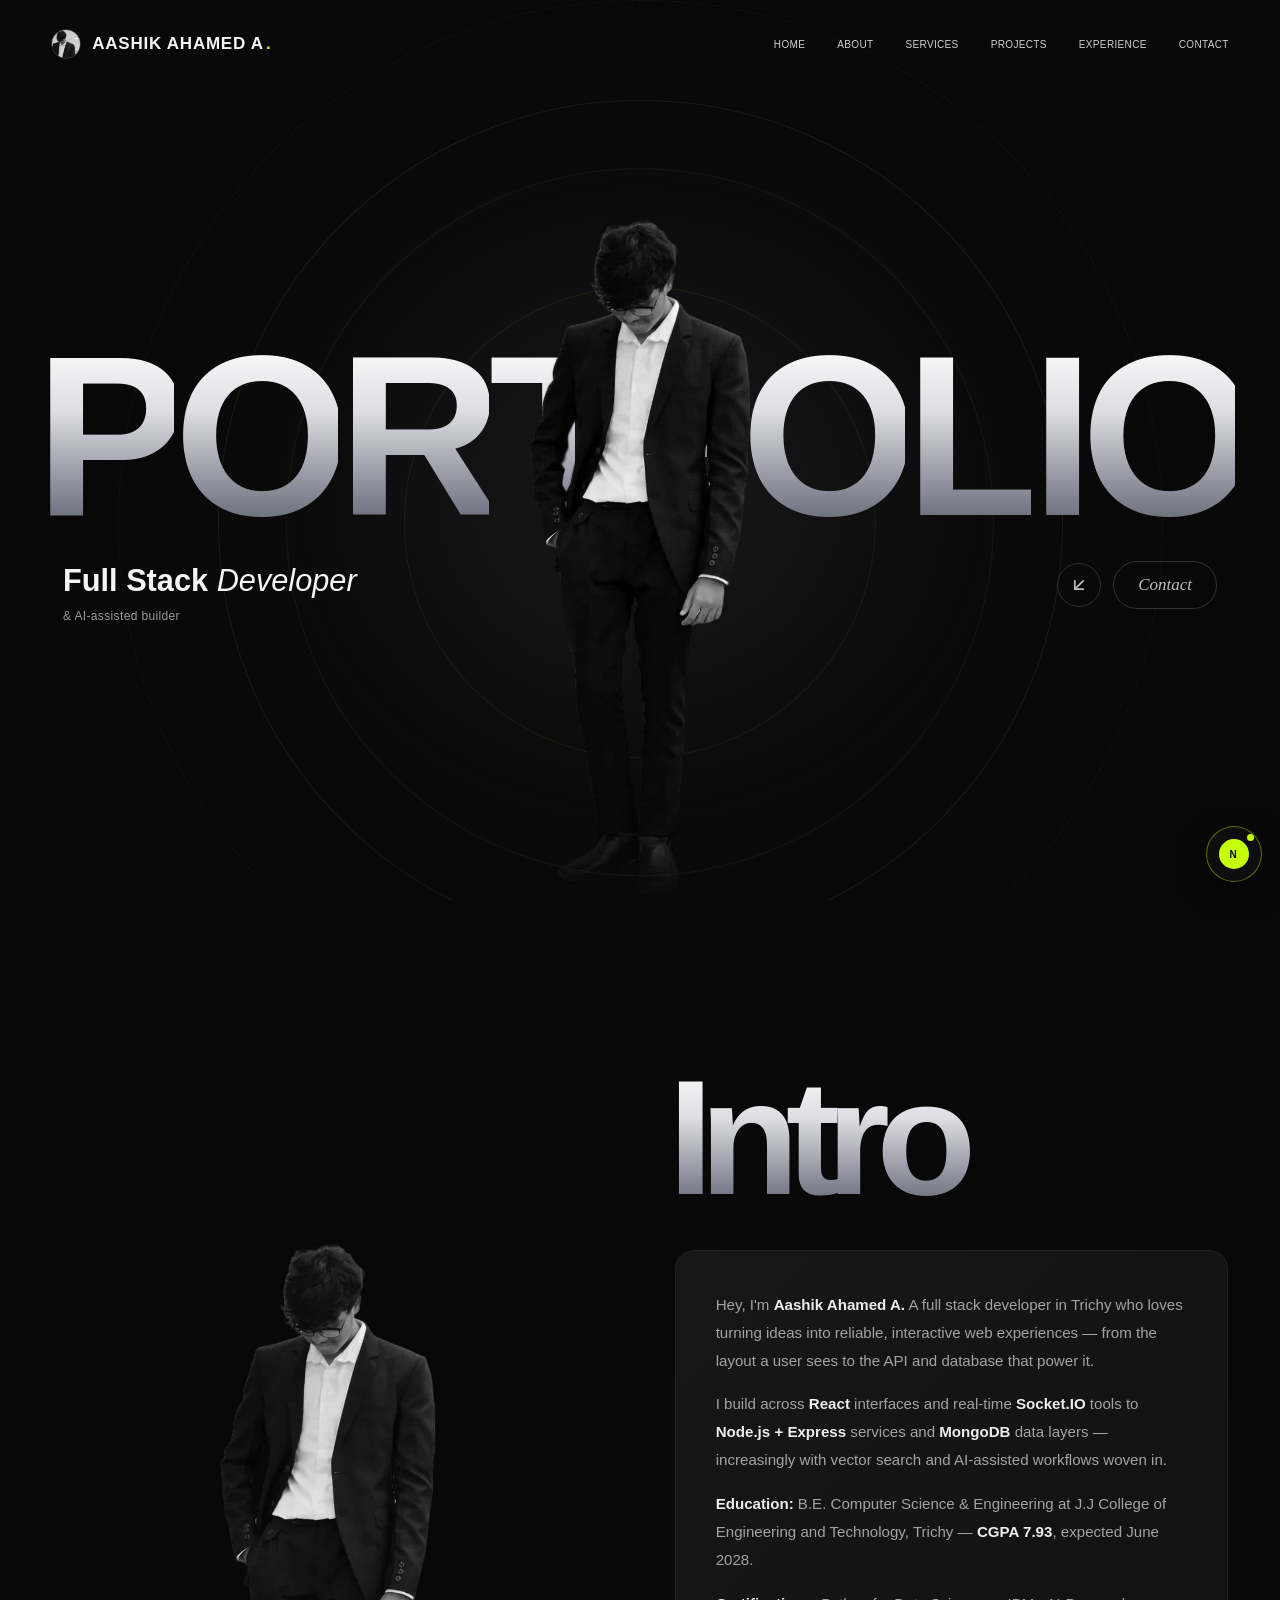
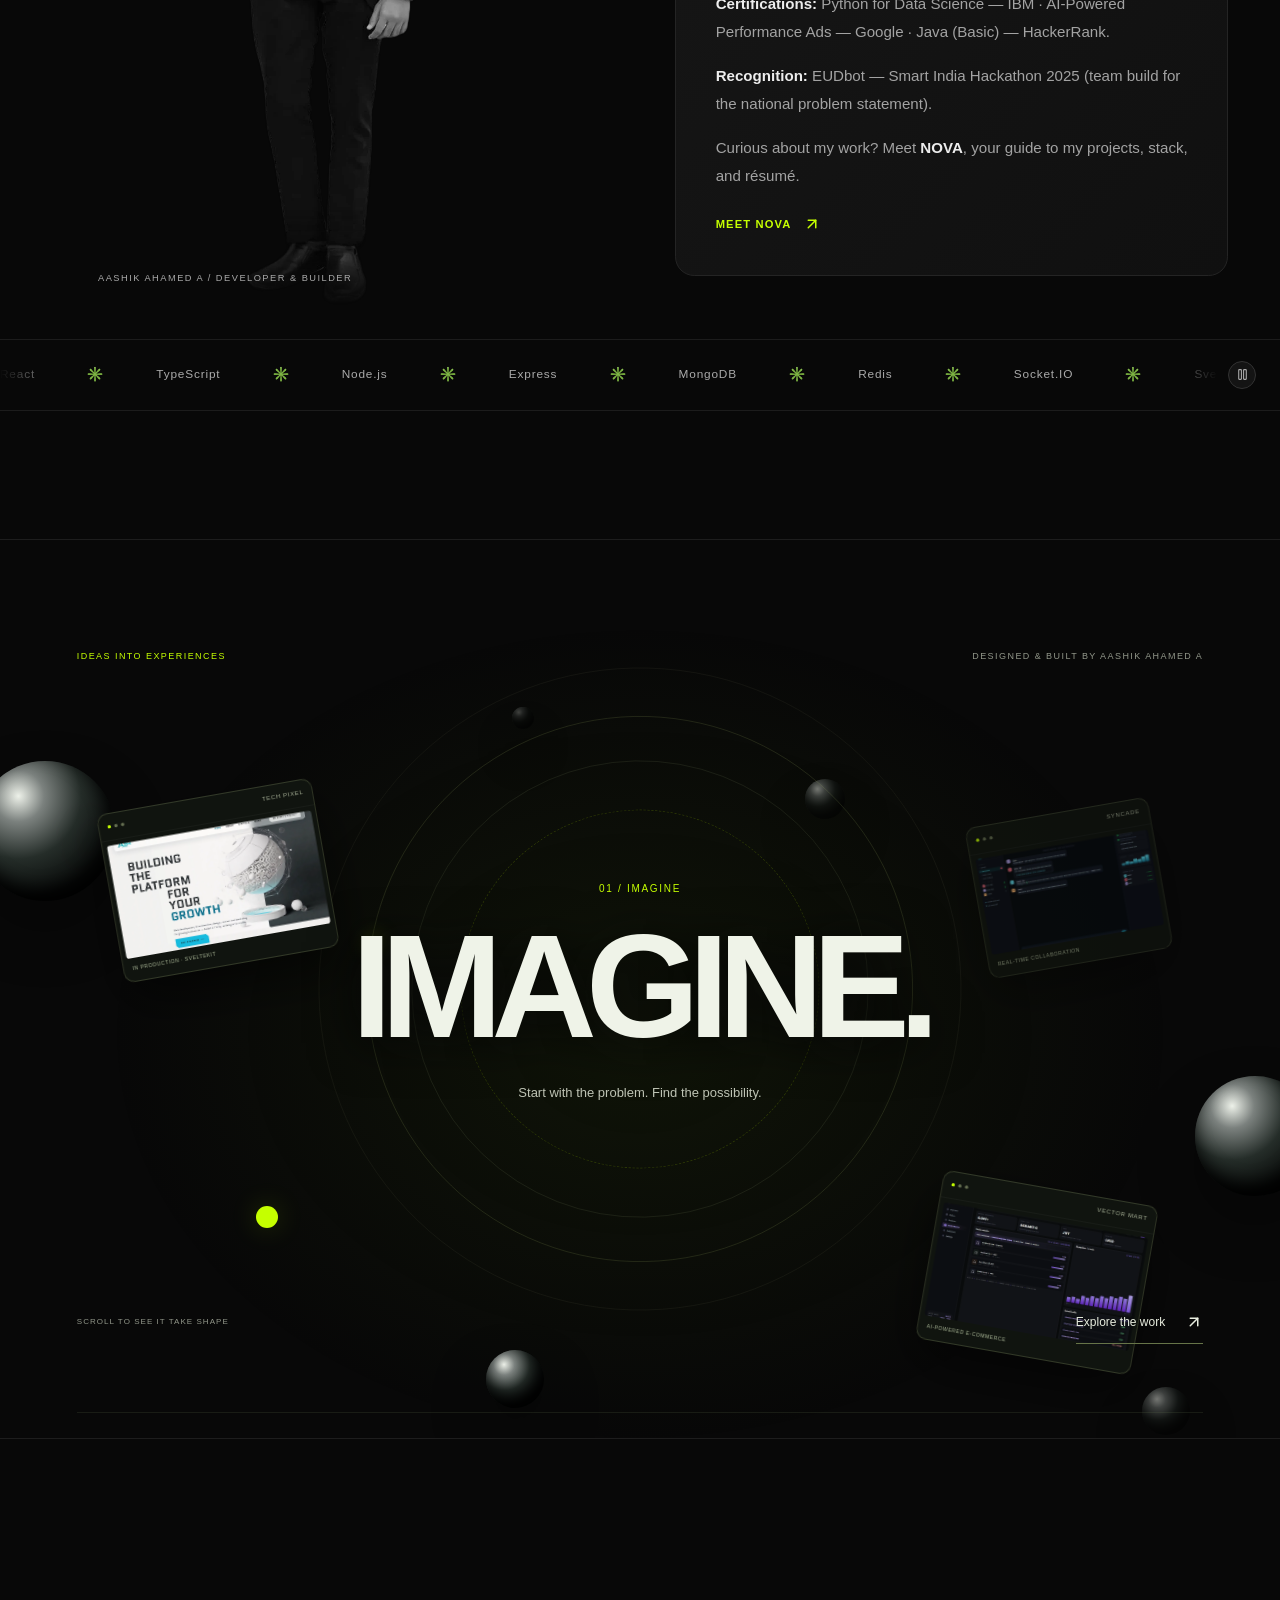
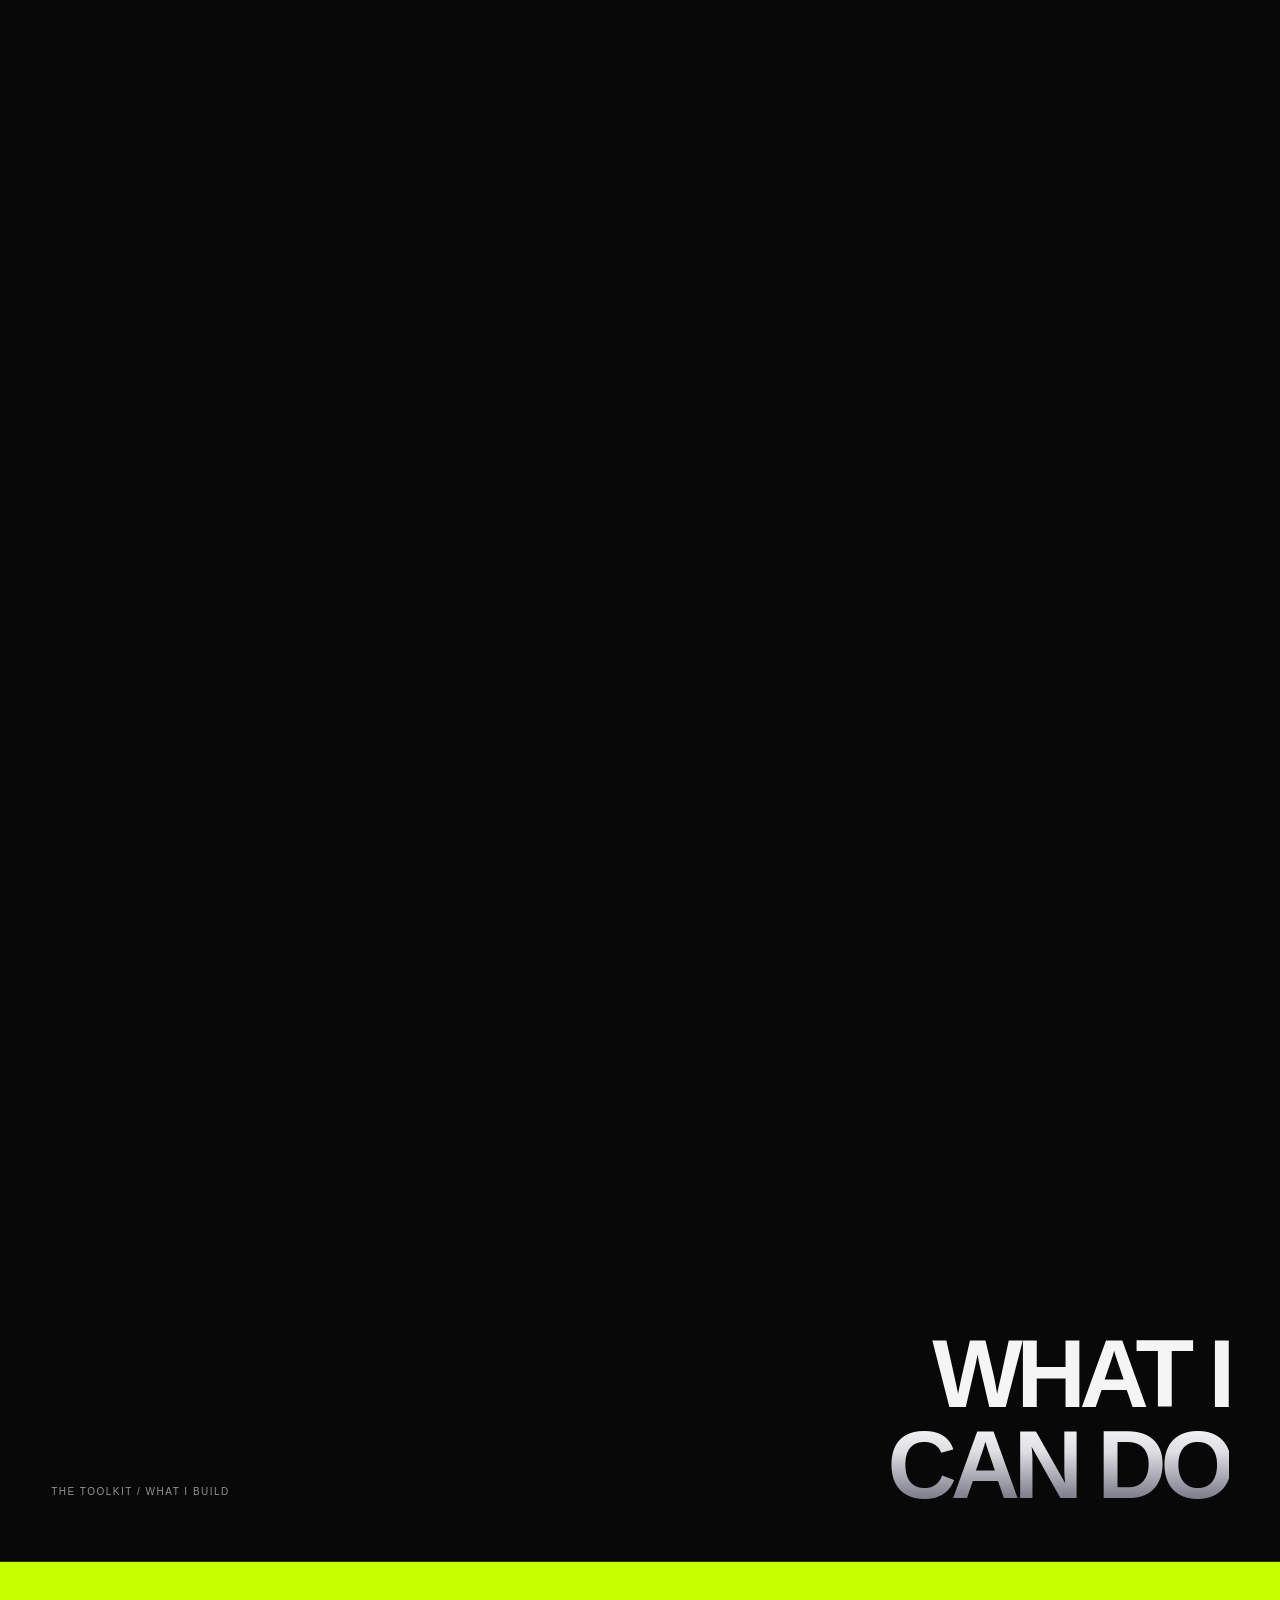
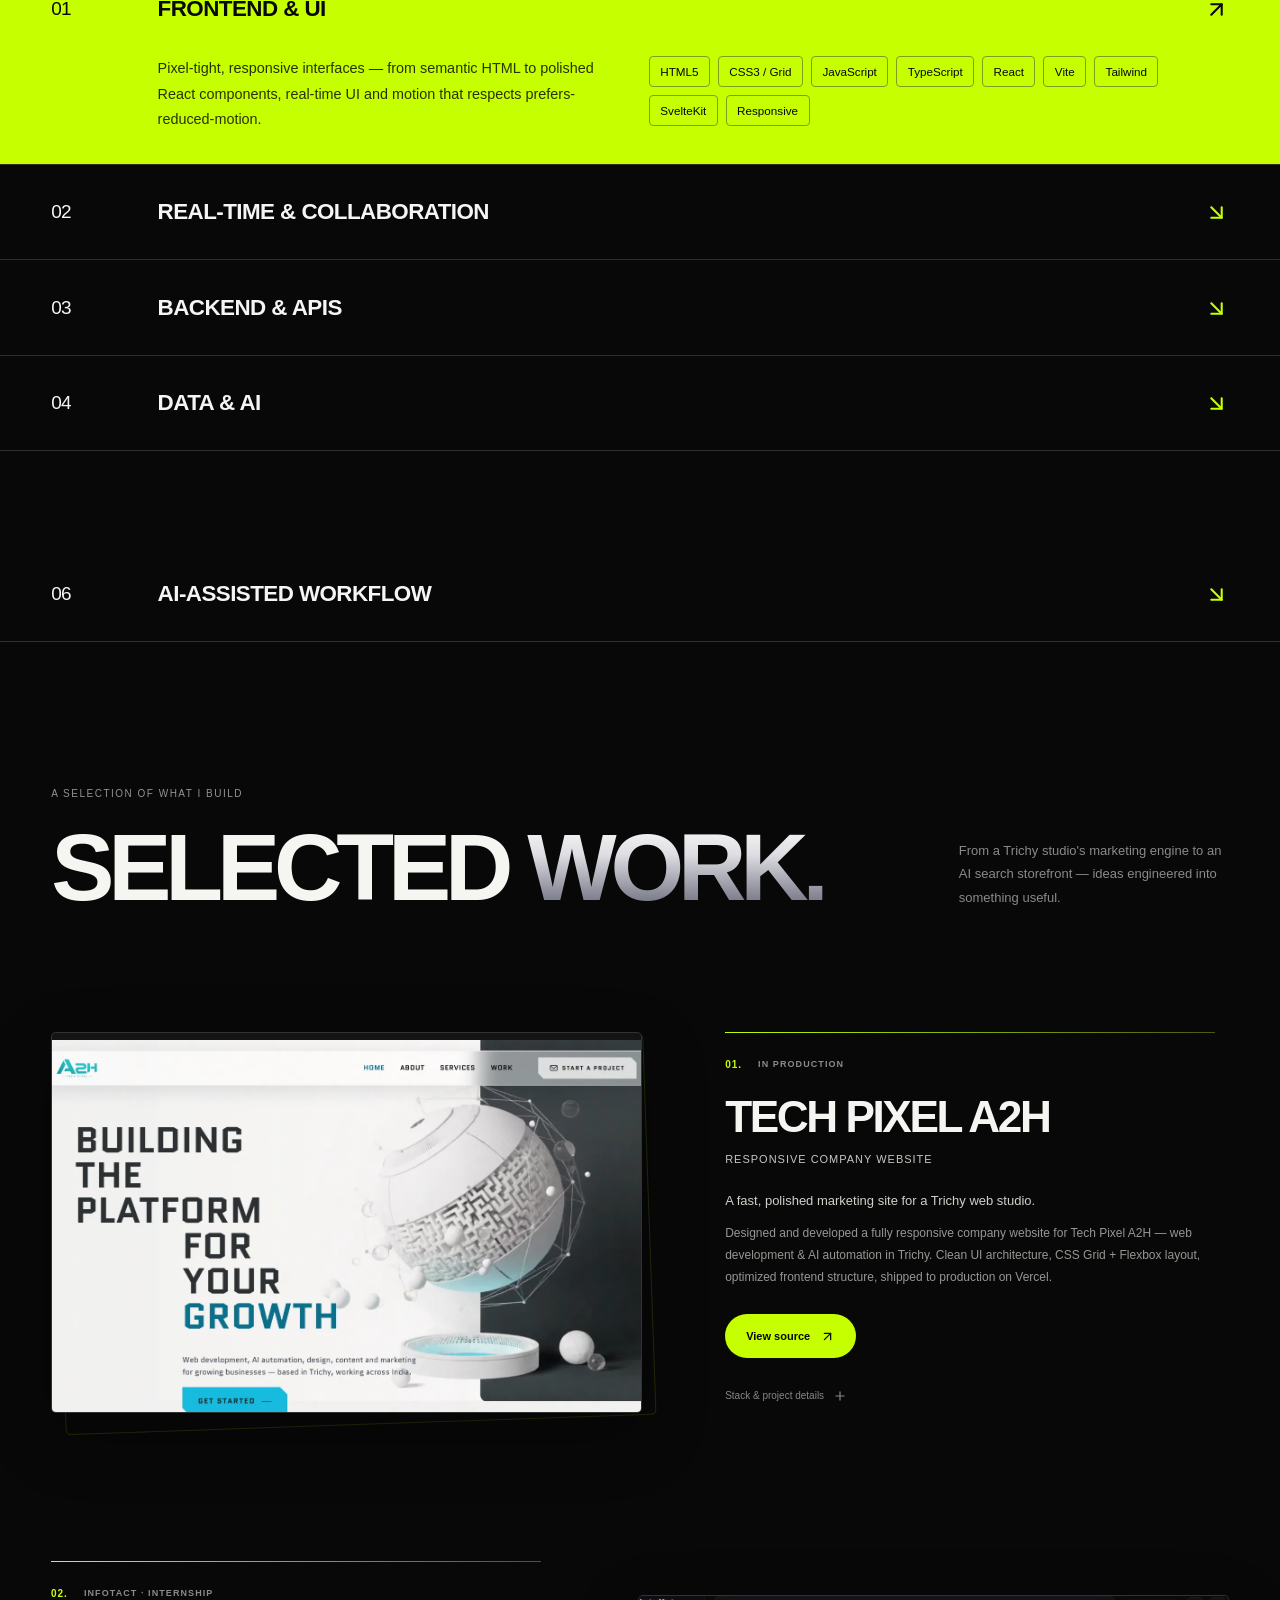
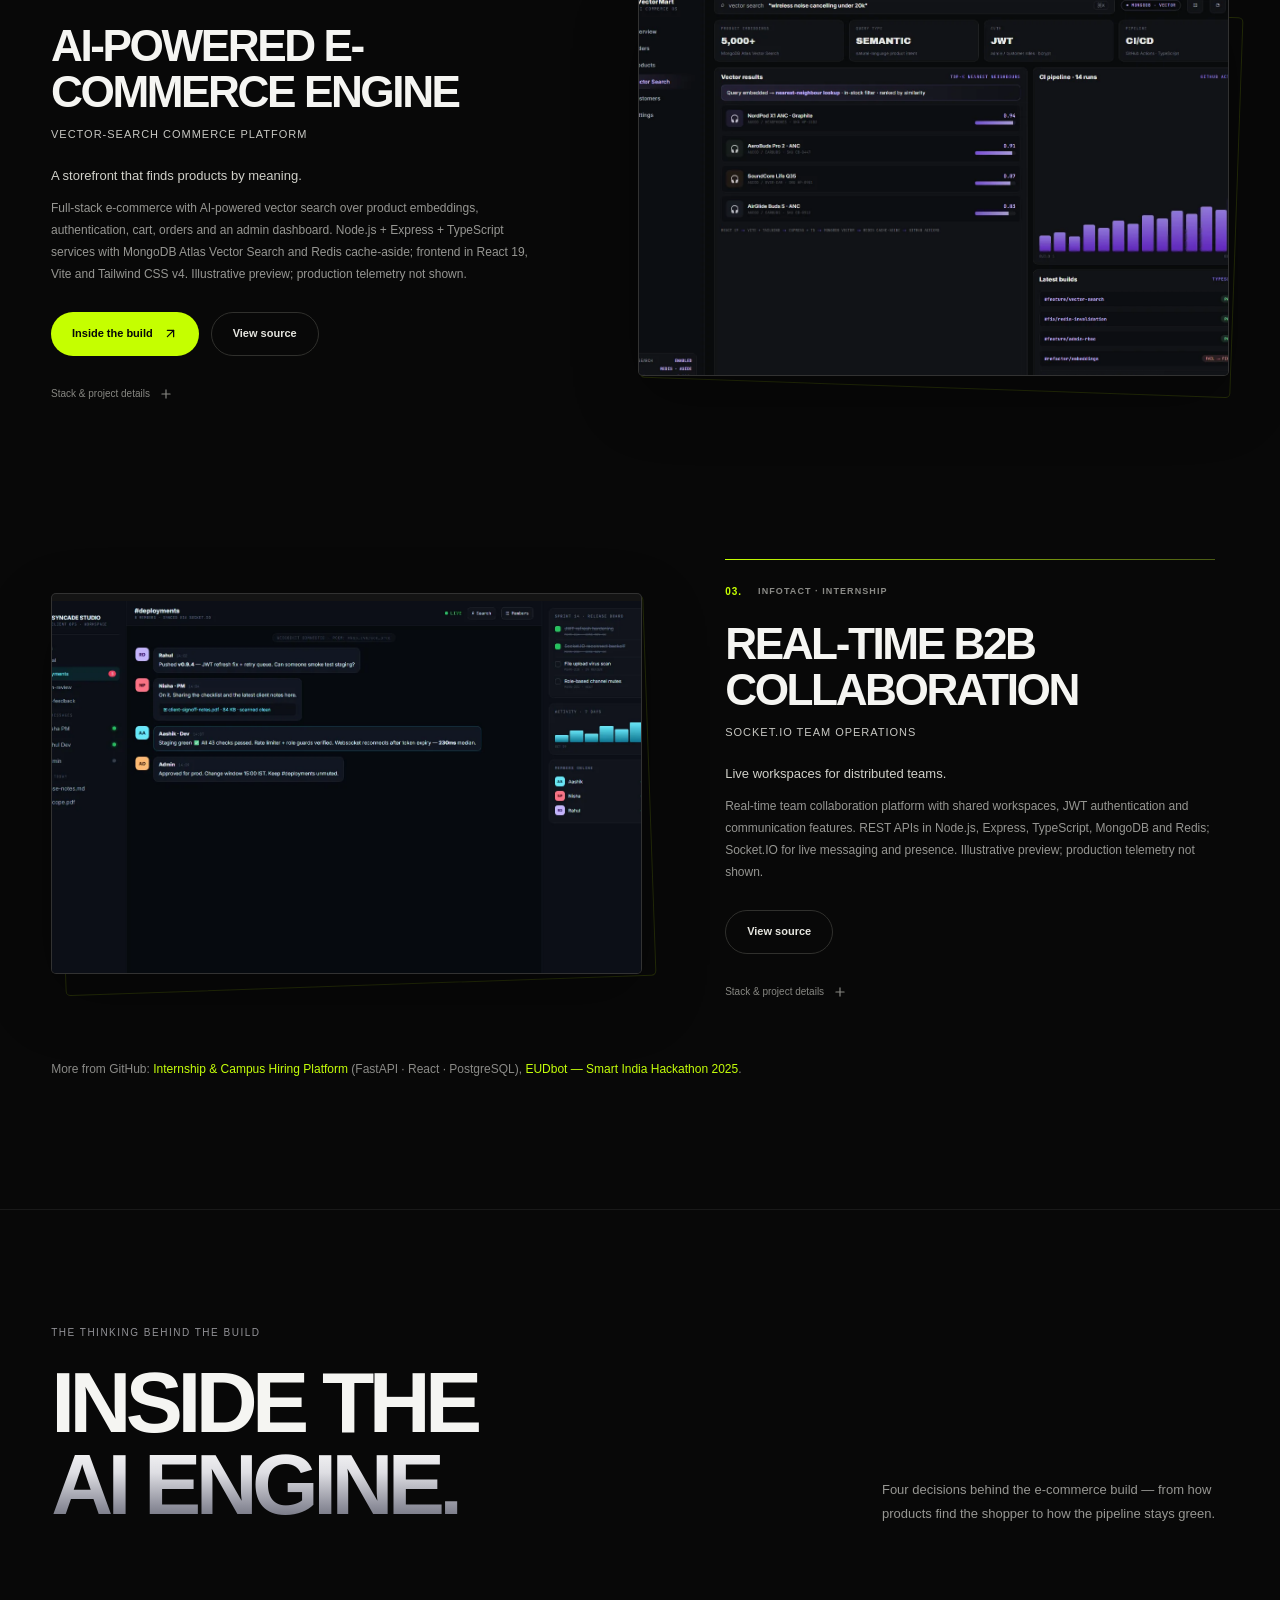
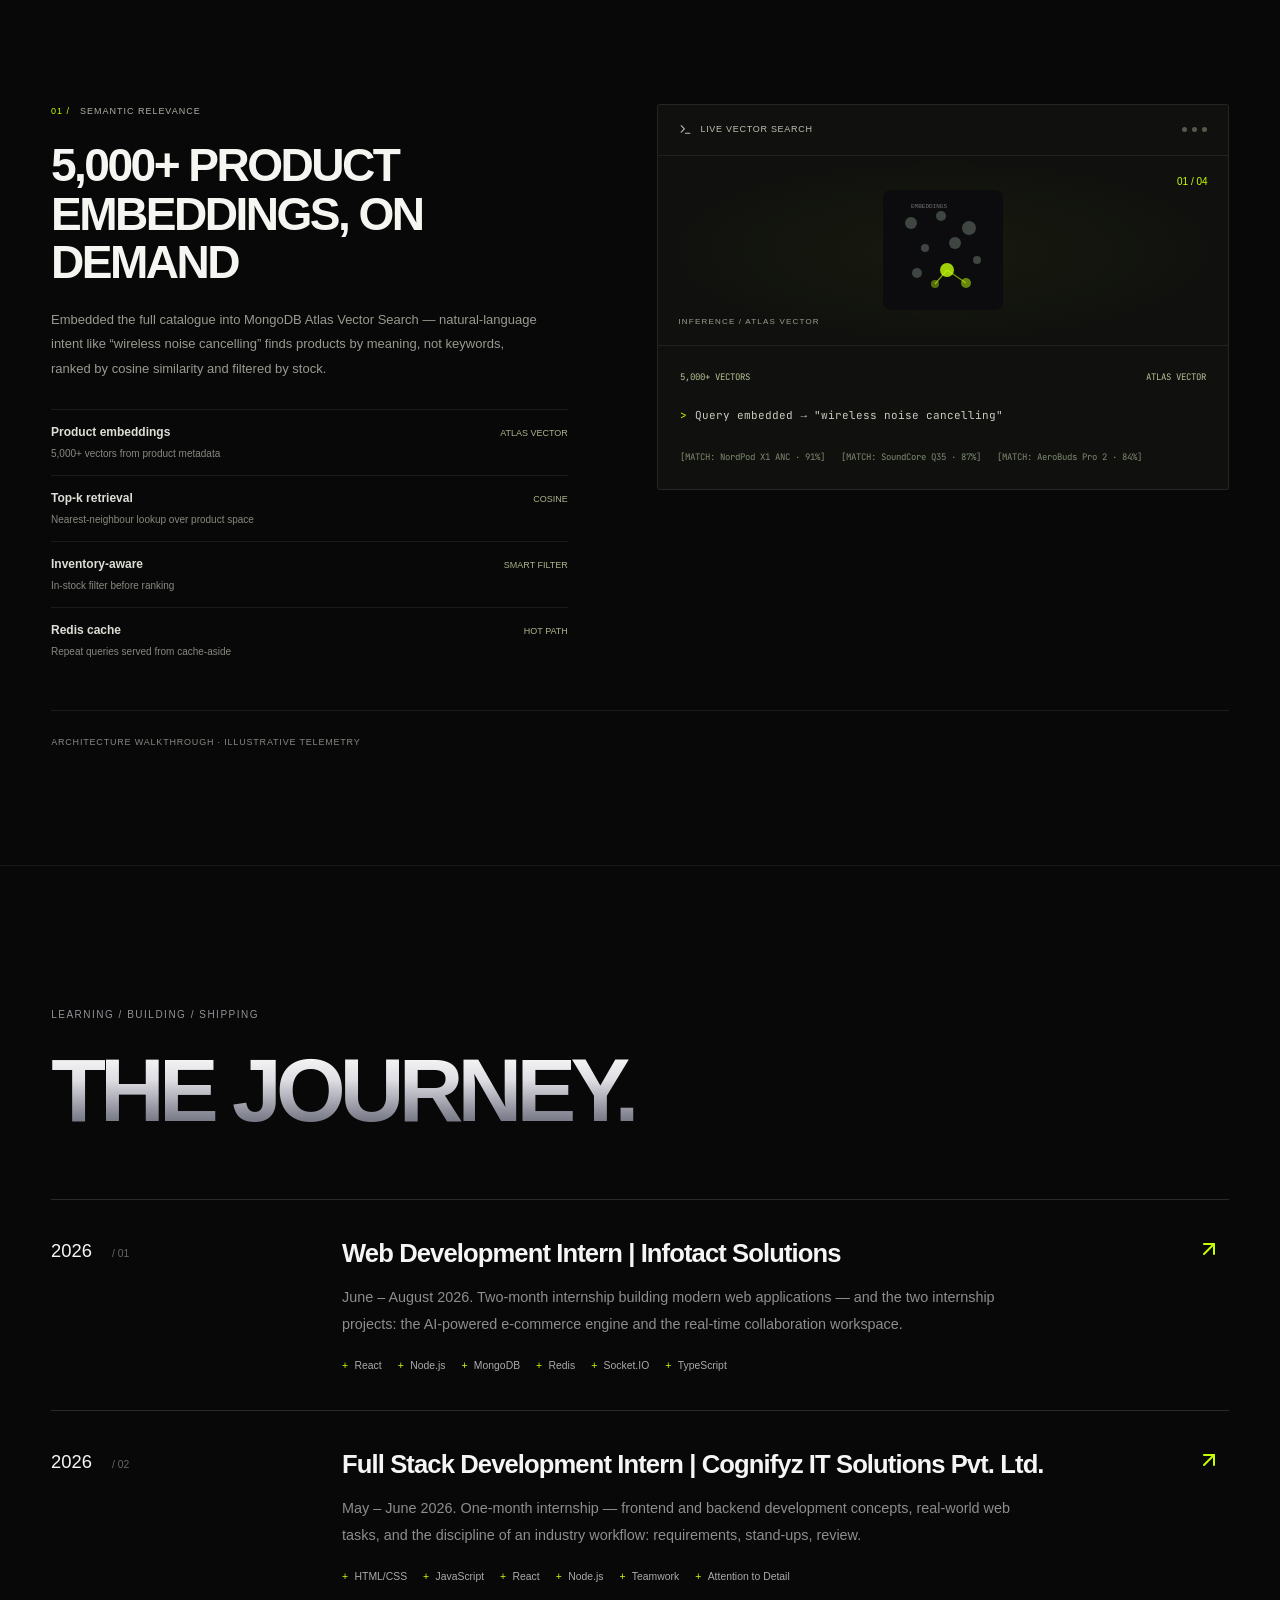
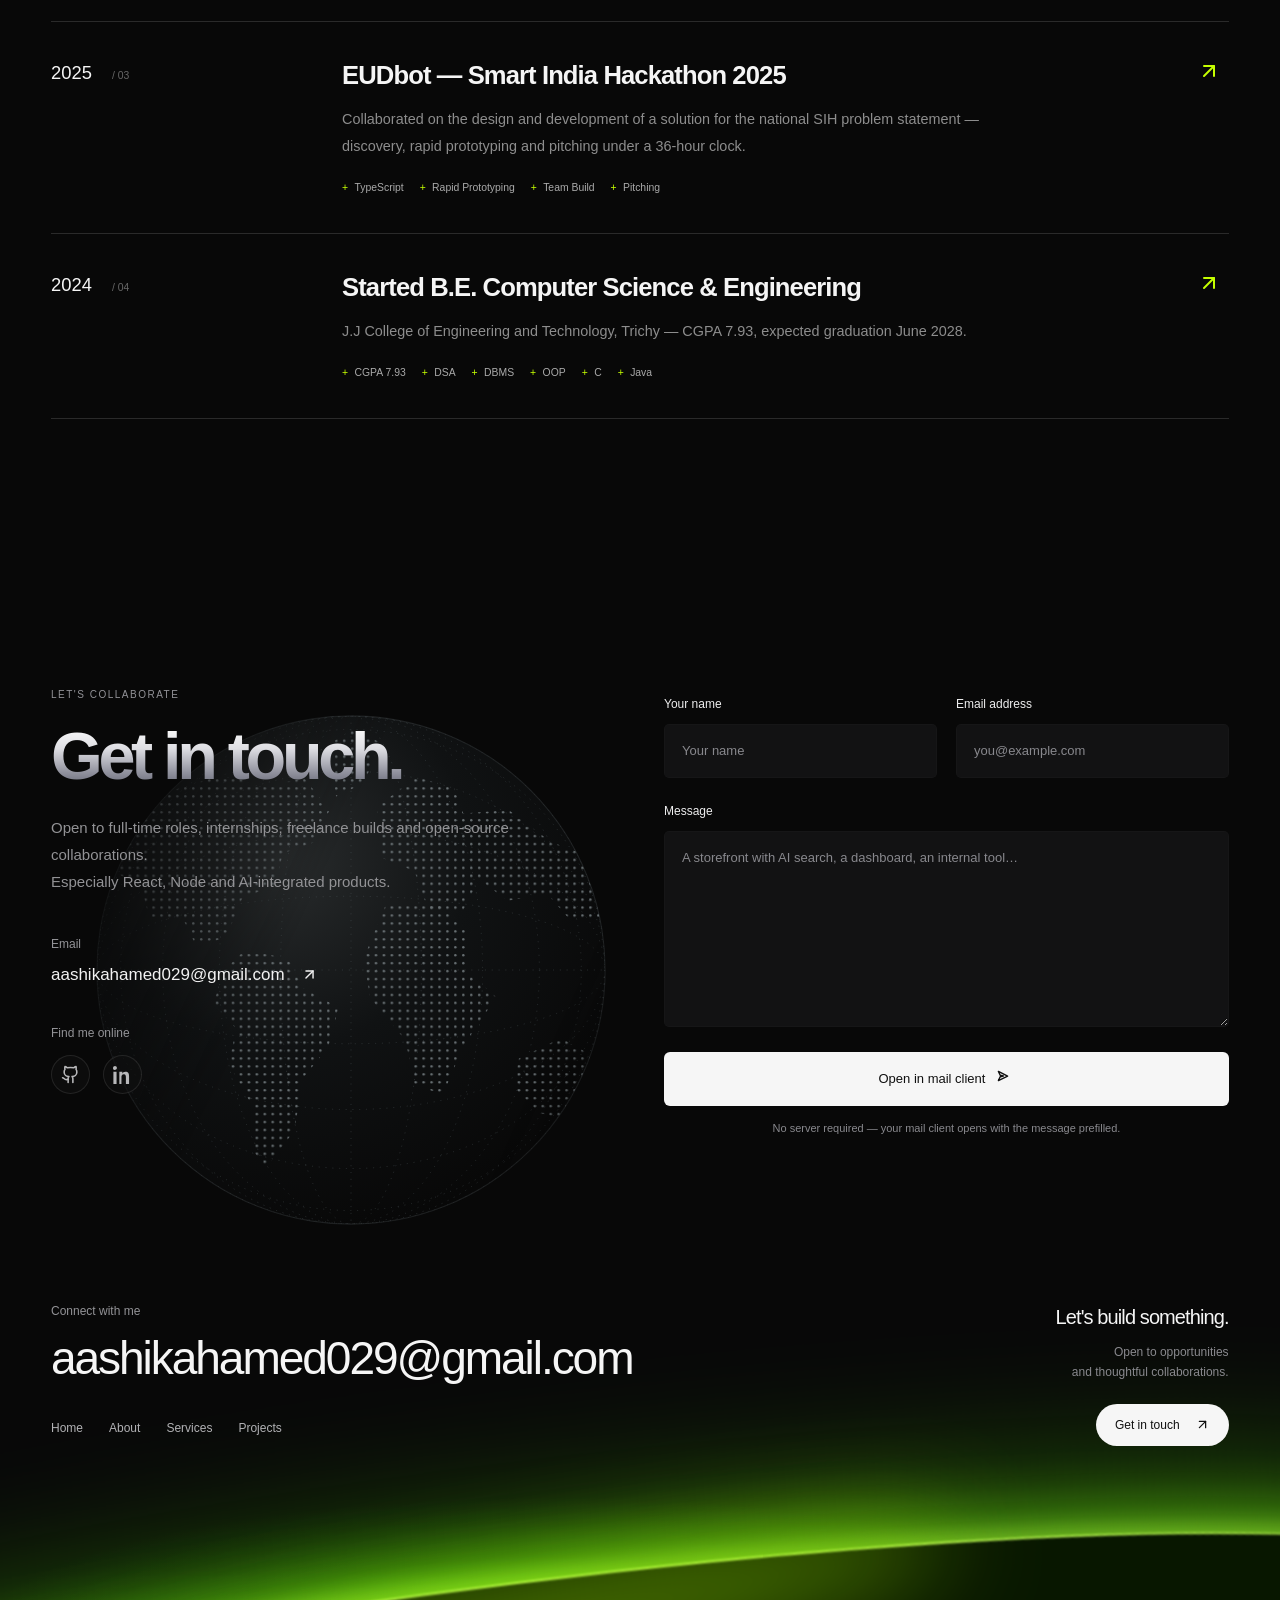
==== index.html @ 7f6be2e5 "Initial commit: portfolio site" ====
<!DOCTYPE html>
<html lang="en" class="lenis">
<head>
  <meta charset="utf-8">
  <meta name="viewport" content="width=device-width, initial-scale=1">
  <meta name="theme-color" content="#080808">
  <title>Aashik Ahamed — Full Stack Developer | React, Node, MongoDB</title>
  <meta name="description" content="Portfolio of Aashik Ahamed A, full stack developer in Trichy, India. Responsive web applications with React, Node.js, Express, MongoDB, Redis and AI-assisted workflows.">
  <meta name="author" content="Aashik Ahamed A">
  <meta name="robots" content="index,follow">
  <link rel="icon" type="image/svg+xml" href="favicon.svg">
  <link rel="canonical" href="https://aashikahamed.vercel.app/">
  <meta property="og:title" content="Aashik — Full Stack Developer">
  <meta property="og:description" content="Responsive, production-ready web applications built with React, Node, MongoDB and AI-assisted workflows.">
  <meta property="og:type" content="website">
  <meta property="og:image" content="assets/og/og-cover.png">
  <meta property="og:site_name" content="Aashik Portfolio">
  <meta name="twitter:card" content="summary_large_image">
  <meta name="twitter:image" content="assets/og/og-cover.png">
  <script type="application/ld+json">
  {
    "@context": "https://schema.org",
    "@type": "Person",
    "name": "Aashik Ahamed A",
    "jobTitle": "Full Stack Developer",
    "email": "mailto:aashikahamed029@gmail.com",
    "telephone": "+919944460616",
    "address": { "@type": "PostalAddress", "addressLocality": "Trichy", "addressRegion": "Tamil Nadu", "addressCountry": "IN" },
    "alumniOf": { "@type": "CollegeOrUniversity", "name": "J.J College of Engineering and Technology, Trichy" },
    "sameAs": ["https://github.com/Aashik029", "https://www.linkedin.com/in/aashikahamed029"],
    "knowsAbout": ["React", "TypeScript", "Node.js", "Express", "MongoDB", "Redis", "Socket.IO", "SvelteKit", "Vercel"]
  }
  </script>
  <link rel="preload" href="assets/fonts/inter-variable.woff2" as="font" type="font/woff2" crossorigin>
  <link rel="preload" href="assets/fonts/jetbrains-mono-variable.woff2" as="font" type="font/woff2" crossorigin>
  <link rel="preload" href="assets/aashik-cutout.webp" as="image" type="image/webp">
  <link rel="stylesheet" href="css/lenis.css">
  <link rel="stylesheet" href="css/motion.css">
  <link rel="stylesheet" href="css/reference/1t49z0j411e-s.css" data-precedence="next">
  <link rel="stylesheet" href="css/reference/30wt35hnlcxl6.css" data-precedence="next">
  <link rel="stylesheet" href="css/reference/0hfr7sxt7fkf_.css" data-precedence="next">
  <link rel="stylesheet" href="css/reference/2cx24tzms5-5z.css" data-precedence="next">
  <link rel="stylesheet" href="css/reference/1c6khszku5cp0.css" data-precedence="next">
  <link rel="stylesheet" href="css/reference/0as38n43bps_4.css" data-precedence="next">
  <link rel="stylesheet" href="css/nova.css">
  <script src="js/lenis.min.js"></script>
  <script src="js/clone.js" defer></script>
</head>
<body class="inter_b5cc41a6-module__ouqqFq__variable jetbrainsmono_4dcdd91a-module__FMvNhW__variable font-sans bg-[#080808] text-[#F5F5F5] antialiased overflow-x-hidden">
  <a class="skip-link" href="#main-content">Skip to content</a>
  <div id="scroll-progress" class="fixed top-0 left-0 right-0 h-[2px] bg-gradient-brand z-[60]" style="transform-origin: 0% center; transform: scaleX(0);"></div>

  <header class="Navbar-module__cRh5nW__header ">
    <div class="portfolio-shell Navbar-module__cRh5nW__bar">
      <a class="Navbar-module__cRh5nW__brand" aria-label="Aashik — home" href="#home"><span class="Navbar-module__cRh5nW__avatar"><img alt="Aashik Ahamed" loading="lazy" decoding="async" data-nimg="fill" style="position:absolute;height:100%;width:100%;left:0;top:0;right:0;bottom:0;color:transparent;object-fit:cover;object-position:center 12%" sizes="30px" src="assets/aashik-portrait-30.webp"></span>AASHIK AHAMED A<span class="Navbar-module__cRh5nW__brandDot">.</span></a>
      <nav aria-label="Main navigation" class="Navbar-module__cRh5nW__desktopNav"><a href="#home">Home</a><a href="#about">About</a><a href="#skills">Services</a><a href="#projects">Projects</a><a href="#experience">Experience</a><a href="#contact">Contact</a></nav>
      <button class="Navbar-module__cRh5nW__menuButton" type="button" aria-label="Open menu" aria-controls="mobile-drawer" aria-expanded="false"><svg width="18" height="18" viewBox="0 0 24 24" fill="none" stroke="currentColor" stroke-width="2" stroke-linecap="round" aria-hidden="true"><path d="M4 7h16M4 12h16M4 17h10"/></svg></button>
    </div>
  </header>

  <div id="mobile-drawer" class="Navbar-module__cRh5nW__drawer" hidden aria-label="Site menu">
    <div class="Navbar-module__cRh5nW__drawerHeader"><a href="#home" class="Navbar-module__cRh5nW__brand" style="text-decoration:none">AASHIK AHAMED A<span class="Navbar-module__cRh5nW__brandDot">.</span></a><button type="button" class="Navbar-module__cRh5nW__menuButton" style="display:grid" aria-label="Close menu" aria-expanded="true"><svg width="18" height="18" viewBox="0 0 24 24" fill="none" stroke="currentColor" stroke-width="2" stroke-linecap="round" aria-hidden="true"><path d="M6 6l12 12M18 6L6 18"/></svg></button></div>
    <nav aria-label="Mobile"><a href="#home">Home</a><a href="#about">About</a><a href="#skills">Services</a><a href="#projects">Projects</a><a href="#experience">Experience</a><a href="#contact">Contact</a></nav>
    <a href="assets/Aashik-Resume.pdf" download class="wordmark-cta">Download résumé</a>
  </div>

  <main id="main-content">
    <section id="home" class="Hero-module___w2HtG__hero" aria-label="Aashik Ahamed, full stack developer and AI-assisted builder">
      <div class="Hero-module___w2HtG__ambient" aria-hidden="true"></div>
      <div class="Hero-module___w2HtG__orbitField" aria-hidden="true" style="transform: rotate(-24deg);"><i></i><i></i><i></i><span></span></div>
      <div class="portfolio-shell Hero-module___w2HtG__stage">
        <div class="Hero-module___w2HtG__headingLayer">
          <h1 class="Hero-module___w2HtG__title" aria-label="Aashik's portfolio"><span aria-hidden="true" class="silver-text">P</span><span aria-hidden="true" class="silver-text">O</span><span aria-hidden="true" class="silver-text">R</span><span aria-hidden="true" class="silver-text">T</span><span aria-hidden="true" class="silver-text">F</span><span aria-hidden="true" class="silver-text">O</span><span aria-hidden="true" class="silver-text">L</span><span aria-hidden="true" class="silver-text">I</span><span aria-hidden="true" class="silver-text">O</span></h1>
          <div class="Hero-module___w2HtG__captionRow">
            <p class="Hero-module___w2HtG__role">Full Stack <em>Developer</em><span>&amp; AI-assisted builder</span></p>
            <a class="Hero-module___w2HtG__contact" href="#contact"><span class="Hero-module___w2HtG__arrowCircle"><svg width="20" height="20" viewBox="0 0 24 24" fill="none" stroke="currentColor" stroke-width="2" stroke-linecap="round" stroke-linejoin="round" aria-hidden="true"><path d="M17 7 7 17"></path><path d="M17 17H7V7"></path></svg></span><em>Contact</em></a>
          </div>
        </div>
        <div class="Hero-module___w2HtG__portraitLayer">
          <div class="Hero-module___w2HtG__portrait"><img alt="Aashik Ahamed wearing a dark suit with a white shirt, looking down" decoding="async" class="Hero-module___w2HtG__photo" style="position:absolute;height:100%;width:100%;left:0;top:0;right:0;bottom:0;color:transparent;object-fit:contain;object-position:center bottom" src="assets/aashik-cutout.webp"></div>
        </div>
        <div class="Hero-module___w2HtG__bottomRow">
          <p><span class="Hero-module___w2HtG__statusDot"></span> AVAILABLE FOR COLLABORATIONS</p>
          <a href="#about">SCROLL TO EXPLORE <svg width="13" height="13" viewBox="0 0 24 24" fill="none" stroke="currentColor" stroke-width="2" stroke-linecap="round" stroke-linejoin="round" aria-hidden="true"><path d="M12 5v14"></path><path d="m19 12-7 7-7-7"></path></svg></a>
          <a href="#projects" class="Hero-module___w2HtG__workLink">SELECTED WORK <svg width="14" height="14" viewBox="0 0 24 24" fill="none" stroke="currentColor" stroke-width="2" stroke-linecap="round" stroke-linejoin="round" aria-hidden="true"><path d="M7 7h10v10"></path><path d="M7 17 17 7"></path></svg></a>
        </div>
      </div>
    </section>

    <section id="about" class="EditorialSections-module__YfyJba__about" aria-labelledby="intro-heading">
      <div class="portfolio-shell EditorialSections-module__YfyJba__introGrid">
        <div class="EditorialSections-module__YfyJba__introPortrait"><img alt="Aashik Ahamed in a dark suit, white shirt, looking down — black and white" loading="lazy" decoding="async" class="EditorialSections-module__YfyJba__introImage" style="position:absolute;height:100%;width:100%;left:0;top:0;right:0;bottom:0;color:transparent;object-fit:contain;object-position:center bottom" src="assets/aashik-cutout.webp"><span class="EditorialSections-module__YfyJba__portraitCaption">AASHIK AHAMED A / DEVELOPER &amp; BUILDER</span></div>
        <div class="EditorialSections-module__YfyJba__introCopy">
          <h2 id="intro-heading" class="silver-text EditorialSections-module__YfyJba__introTitle">Intro</h2>
          <div class="EditorialSections-module__YfyJba__bioCard">
            <p>Hey, I'm <strong>Aashik Ahamed A.</strong> A full stack developer in Trichy who loves turning ideas into reliable, interactive web experiences — from the layout a user sees to the API and database that power it.</p>
            <p>I build across <strong>React</strong> interfaces and real-time <strong>Socket.IO</strong> tools to <strong>Node.js + Express</strong> services and <strong>MongoDB</strong> data layers — increasingly with vector search and AI-assisted workflows woven in.</p>
            <p><strong>Education:</strong> B.E. Computer Science &amp; Engineering at J.J College of Engineering and Technology, Trichy — <strong>CGPA 7.93</strong>, expected June 2028.</p>
            <p><strong>Certifications:</strong> Python for Data Science — IBM · AI-Powered Performance Ads — Google · Java (Basic) — HackerRank.</p>
            <p><strong>Recognition:</strong> EUDbot — Smart India Hackathon 2025 (team build for the national problem statement).</p>
            <p>Curious about my work? Meet <strong>NOVA</strong>, your guide to my projects, stack, and résumé.</p>
            <a href="#nova" class="EditorialSections-module__YfyJba__textLink" id="nova-open-about">MEET NOVA <svg width="18" height="18" viewBox="0 0 24 24" fill="none" stroke="currentColor" stroke-width="2" stroke-linecap="round" stroke-linejoin="round" aria-hidden="true"><path d="M7 7h10v10"></path><path d="M7 17 17 7"></path></svg></a>
          </div>
        </div>
      </div>
      <div class="EditorialSections-module__YfyJba__marquee">
        <div class="EditorialSections-module__YfyJba__marqueeWindow"><div class="EditorialSections-module__YfyJba__marqueeTrack" style="animation-play-state:running"><div class="EditorialSections-module__YfyJba__marqueeGroup"><span>React<i aria-hidden="true">✳</i></span><span>TypeScript<i aria-hidden="true">✳</i></span><span>Node.js<i aria-hidden="true">✳</i></span><span>Express<i aria-hidden="true">✳</i></span><span>MongoDB<i aria-hidden="true">✳</i></span><span>Redis<i aria-hidden="true">✳</i></span><span>Socket.IO<i aria-hidden="true">✳</i></span><span>SvelteKit<i aria-hidden="true">✳</i></span><span>Vercel<i aria-hidden="true">✳</i></span><span>GitHub Actions<i aria-hidden="true">✳</i></span></div><div class="EditorialSections-module__YfyJba__marqueeGroup" aria-hidden="true"><span>React<i aria-hidden="true">✳</i></span><span>TypeScript<i aria-hidden="true">✳</i></span><span>Node.js<i aria-hidden="true">✳</i></span><span>Express<i aria-hidden="true">✳</i></span><span>MongoDB<i aria-hidden="true">✳</i></span><span>Redis<i aria-hidden="true">✳</i></span><span>Socket.IO<i aria-hidden="true">✳</i></span><span>SvelteKit<i aria-hidden="true">✳</i></span><span>Vercel<i aria-hidden="true">✳</i></span><span>GitHub Actions<i aria-hidden="true">✳</i></span></div></div></div>
        <button type="button" class="EditorialSections-module__YfyJba__marqueeControl" id="marquee-toggle" aria-label="Pause technology animation"><svg width="13" height="13" viewBox="0 0 24 24" fill="none" stroke="currentColor" stroke-width="2" stroke-linecap="round" stroke-linejoin="round" aria-hidden="true"><rect x="14" y="3" width="5" height="18" rx="1"></rect><rect x="5" y="3" width="5" height="18" rx="1"></rect></svg></button>
      </div>
    </section>

    <section class="ScrollStory-module__QPMO4G__story" data-reduced="false" aria-labelledby="process-heading">
      <h2 id="process-heading" class="sr-only">How I work: identify, engineer, ship</h2>
      <div class="ScrollStory-module__QPMO4G__sticky">
        <div class="ScrollStory-module__QPMO4G__topline"><span>IDEAS INTO EXPERIENCES</span><span>DESIGNED &amp; BUILT BY AASHIK AHAMED A</span></div>
        <div class="ScrollStory-module__QPMO4G__stage" aria-hidden="true">
          <div class="ScrollStory-module__QPMO4G__sphereField"><span class="ScrollStory-module__QPMO4G__sphere"></span><span class="ScrollStory-module__QPMO4G__sphere"></span><span class="ScrollStory-module__QPMO4G__sphere"></span><span class="ScrollStory-module__QPMO4G__sphere"></span><span class="ScrollStory-module__QPMO4G__sphere"></span><span class="ScrollStory-module__QPMO4G__sphere"></span><span class="ScrollStory-module__QPMO4G__sphere"></span></div>
          <div class="ScrollStory-module__QPMO4G__orbit"><i></i><i></i><i></i><span class="ScrollStory-module__QPMO4G__orbitLight"></span></div>
          <div class="ScrollStory-module__QPMO4G__preview ScrollStory-module__QPMO4G__preview0" data-preview="0"><div class="ScrollStory-module__QPMO4G__previewBar"><span></span><span></span><span></span><b>TECH PIXEL</b></div><div class="ScrollStory-module__QPMO4G__previewImage"><img alt="" loading="eager" decoding="async" style="position:absolute;height:100%;width:100%;left:0;top:0;right:0;bottom:0;object-fit:cover;border-radius:4px" src="assets/techpixel-hero.webp"></div><p>IN PRODUCTION · SVELTEKIT</p></div>
          <div class="ScrollStory-module__QPMO4G__preview ScrollStory-module__QPMO4G__preview1" data-preview="1"><div class="ScrollStory-module__QPMO4G__previewBar"><span></span><span></span><span></span><b>VECTOR MART</b></div><div class="ScrollStory-module__QPMO4G__previewImage"><img alt="" loading="eager" decoding="async" style="position:absolute;height:100%;width:100%;left:0;top:0;right:0;bottom:0;object-fit:cover;border-radius:4px" src="assets/mock-ecommerce.webp"></div><p>AI-POWERED E-COMMERCE</p></div>
          <div class="ScrollStory-module__QPMO4G__preview ScrollStory-module__QPMO4G__preview2" data-preview="2"><div class="ScrollStory-module__QPMO4G__previewBar"><span></span><span></span><span></span><b>SYNCADE</b></div><div class="ScrollStory-module__QPMO4G__previewImage"><img alt="" loading="eager" decoding="async" style="position:absolute;height:100%;width:100%;left:0;top:0;right:0;bottom:0;object-fit:cover;border-radius:4px" src="assets/mock-collab.webp"></div><p>REAL-TIME COLLABORATION</p></div>
        </div>
        <div class="ScrollStory-module__QPMO4G__chapterStage" aria-hidden="true">
          <div class="ScrollStory-module__QPMO4G__chapter is-active" data-chapter="0" style="opacity:1; transform:none">
            <p class="ScrollStory-module__QPMO4G__chapterLabel">01 / IMAGINE</p>
            <div class="ScrollStory-module__QPMO4G__word">IMAGINE.</div>
            <p class="ScrollStory-module__QPMO4G__chapterDetail">Start with the problem. Find the possibility.</p>
          </div>
          <div class="ScrollStory-module__QPMO4G__chapter" data-chapter="1" style="opacity:0">
            <p class="ScrollStory-module__QPMO4G__chapterLabel">02 / ENGINEER</p>
            <div class="ScrollStory-module__QPMO4G__word">ENGINEER.</div>
            <p class="ScrollStory-module__QPMO4G__chapterDetail">Interfaces, intelligence — and everything underneath.</p>
          </div>
          <div class="ScrollStory-module__QPMO4G__chapter" data-chapter="2" style="opacity:0">
            <p class="ScrollStory-module__QPMO4G__chapterLabel">03 / LAUNCH</p>
            <div class="ScrollStory-module__QPMO4G__word">LAUNCH.</div>
            <p class="ScrollStory-module__QPMO4G__chapterDetail">Deploy it, verify it, keep the pipeline green — then iterate.</p>
          </div>
        </div>
        <div class="ScrollStory-module__QPMO4G__bottomline"><span class="ScrollStory-module__QPMO4G__scrollHint">SCROLL TO SEE IT TAKE SHAPE</span><a href="#projects">Explore the work <svg width="18" height="18" viewBox="0 0 24 24" fill="none" stroke="currentColor" stroke-width="2" stroke-linecap="round" stroke-linejoin="round" aria-hidden="true"><path d="M7 7h10v10"></path><path d="M7 17 17 7"></path></svg></a></div>
        <div class="ScrollStory-module__QPMO4G__progress"><span id="story-progress-bar" style="transform: scaleX(0);"></span></div>
      </div>
    </section>

    <section id="skills" class="EditorialSections-module__YfyJba__services" aria-labelledby="services-heading">
      <div class="portfolio-shell EditorialSections-module__YfyJba__sectionTop">
        <p class="eyebrow">THE TOOLKIT / WHAT I BUILD</p>
        <h2 id="services-heading" class="EditorialSections-module__YfyJba__serviceHeading">WHAT I<br><span class="silver-text">CAN DO</span></h2>
      </div>
      <div class="EditorialSections-module__YfyJba__serviceList" id="service-list">
        <div class="EditorialSections-module__YfyJba__serviceItem" data-open="true">
          <div class="portfolio-shell"><h3><button id="service-trigger-0" type="button" class="EditorialSections-module__YfyJba__serviceTrigger" aria-expanded="true" aria-controls="service-panel-0"><span class="EditorialSections-module__YfyJba__serviceNumber">01</span><span>Frontend &amp; UI</span><svg width="25" height="25" viewBox="0 0 24 24" fill="none" stroke="currentColor" stroke-width="2" stroke-linecap="round" stroke-linejoin="round" class="lucide lucide-arrow-down-right EditorialSections-module__YfyJba__serviceArrow" aria-hidden="true"><path d="m7 7 10 10"></path><path d="M17 7v10H7"></path></svg></button></h3>
          <div id="service-panel-0" role="region" aria-labelledby="service-trigger-0" class="EditorialSections-module__YfyJba__servicePanel" aria-hidden="false"><div class="EditorialSections-module__YfyJba__servicePanelInner"><div class="EditorialSections-module__YfyJba__serviceDetails"><p>Pixel-tight, responsive interfaces — from semantic HTML to polished React components, real-time UI and motion that respects prefers-reduced-motion.</p><ul class="EditorialSections-module__YfyJba__skillTags" aria-label="Frontend stack"><li>HTML5</li><li>CSS3 / Grid</li><li>JavaScript</li><li>TypeScript</li><li>React</li><li>Vite</li><li>Tailwind</li><li>SvelteKit</li><li>Responsive</li></ul></div></div></div></div>
        </div>
        <div class="EditorialSections-module__YfyJba__serviceItem" data-open="false">
          <div class="portfolio-shell"><h3><button id="service-trigger-1" type="button" class="EditorialSections-module__YfyJba__serviceTrigger" aria-expanded="false" aria-controls="service-panel-1"><span class="EditorialSections-module__YfyJba__serviceNumber">02</span><span>Real-time &amp; Collaboration</span><svg width="25" height="25" viewBox="0 0 24 24" fill="none" stroke="currentColor" stroke-width="2" stroke-linecap="round" stroke-linejoin="round" class="lucide lucide-arrow-down-right EditorialSections-module__YfyJba__serviceArrow" aria-hidden="true"><path d="m7 7 10 10"></path><path d="M17 7v10H7"></path></svg></button></h3>
          <div id="service-panel-1" role="region" aria-labelledby="service-trigger-1" class="EditorialSections-module__YfyJba__servicePanel" aria-hidden="true" inert><div class="EditorialSections-module__YfyJba__servicePanelInner"><div class="EditorialSections-module__YfyJba__serviceDetails"><p>Live experiences that feel instant — Socket.IO rooms for chat and presence, optimistic UI, and reconnection logic that survives flaky networks. Built for the Infotact collaboration workspace.</p><ul class="EditorialSections-module__YfyJba__skillTags" aria-label="Real-time stack"><li>Socket.IO</li><li>WebSockets</li><li>Presence</li><li>Live Chat</li><li>Rooms</li><li>JWT Auth</li><li>React</li></ul></div></div></div></div>
        </div>
        <div class="EditorialSections-module__YfyJba__serviceItem" data-open="false">
          <div class="portfolio-shell"><h3><button id="service-trigger-2" type="button" class="EditorialSections-module__YfyJba__serviceTrigger" aria-expanded="false" aria-controls="service-panel-2"><span class="EditorialSections-module__YfyJba__serviceNumber">03</span><span>Backend &amp; APIs</span><svg width="25" height="25" viewBox="0 0 24 24" fill="none" stroke="currentColor" stroke-width="2" stroke-linecap="round" stroke-linejoin="round" class="lucide lucide-arrow-down-right EditorialSections-module__YfyJba__serviceArrow" aria-hidden="true"><path d="m7 7 10 10"></path><path d="M17 7v10H7"></path></svg></button></h3>
          <div id="service-panel-2" role="region" aria-labelledby="service-trigger-2" class="EditorialSections-module__YfyJba__servicePanel" aria-hidden="true" inert><div class="EditorialSections-module__YfyJba__servicePanelInner"><div class="EditorialSections-module__YfyJba__serviceDetails"><p>REST APIs and application services with Node.js, Express and TypeScript — authentication, validation, structured errors, clean boundaries between route, controller and data layer.</p><ul class="EditorialSections-module__YfyJba__skillTags" aria-label="Backend stack"><li>Node.js</li><li>Express</li><li>TypeScript</li><li>REST APIs</li><li>JWT</li><li>bcrypt</li><li>RBAC</li><li>Zod</li></ul></div></div></div></div>
        </div>
        <div class="EditorialSections-module__YfyJba__serviceItem" data-open="false">
          <div class="portfolio-shell"><h3><button id="service-trigger-3" type="button" class="EditorialSections-module__YfyJba__serviceTrigger" aria-expanded="false" aria-controls="service-panel-3"><span class="EditorialSections-module__YfyJba__serviceNumber">04</span><span>Data &amp; AI</span><svg width="25" height="25" viewBox="0 0 24 24" fill="none" stroke="currentColor" stroke-width="2" stroke-linecap="round" stroke-linejoin="round" class="lucide lucide-arrow-down-right EditorialSections-module__YfyJba__serviceArrow" aria-hidden="true"><path d="m7 7 10 10"></path><path d="M17 7v10H7"></path></svg></button></h3>
          <div id="service-panel-3" role="region" aria-labelledby="service-trigger-3" class="EditorialSections-module__YfyJba__servicePanel" aria-hidden="true" inert><div class="EditorialSections-module__YfyJba__servicePanelInner"><div class="EditorialSections-module__YfyJba__serviceDetails"><p>Data modelling and AI-assisted product work — MongoDB Atlas Vector Search over 5,000+ product embeddings, Redis cache-aside for hot paths, and honest AI-augmented delivery.</p><ul class="EditorialSections-module__YfyJba__skillTags" aria-label="Data and AI stack"><li>MongoDB</li><li>Vector Search</li><li>Redis</li><li>Cache-Aside</li><li>Embeddings</li><li>AI-Assisted Dev</li><li>Prompting</li></ul></div></div></div></div>
        </div>
        <div class="EditorialSections-module__YfyJba__serviceItem" data-open="false">
          <div class="portfolio-shell"><h3><button id="service-trigger-4" type="button" class="EditorialSections-module__YfyJba__serviceTrigger" aria-expanded="false" aria-controls="service-panel-4"><span class="EditorialSections-module__YfyJba__serviceNumber">05</span><span>Tools &amp; Delivery</span><svg width="25" height="25" viewBox="0 0 24 24" fill="none" stroke="currentColor" stroke-width="2" stroke-linecap="round" stroke-linejoin="round" class="lucide lucide-arrow-down-right EditorialSections-module__YfyJba__serviceArrow" aria-hidden="true"><path d="m7 7 10 10"></path><path d="M17 7v10H7"></path></svg></button></h3>
          <div id="service-panel-4" role="region" aria-labelledby="service-trigger-4" class="EditorialSections-module__YfyJba__servicePanel" aria-hidden="true" inert><div class="EditorialSections-module__YfyJba__servicePanelInner"><div class="EditorialSections-module__YfyJba__serviceDetails"><p>Trunk-based flow, preview deploys and a green pipeline as the definition of done — Git, GitHub Actions, Vercel, Postman, Vite, feature branches and small diffs.</p><ul class="EditorialSections-module__YfyJba__skillTags" aria-label="Tools and delivery"><li>Git</li><li>GitHub</li><li>Vercel</li><li>Postman</li><li>GitHub Actions</li><li>Vite</li><li>npm</li></ul></div></div></div></div>
        </div>
        <div class="EditorialSections-module__YfyJba__serviceItem" data-open="false">
          <div class="portfolio-shell"><h3><button id="service-trigger-5" type="button" class="EditorialSections-module__YfyJba__serviceTrigger" aria-expanded="false" aria-controls="service-panel-5"><span class="EditorialSections-module__YfyJba__serviceNumber">06</span><span>AI-Assisted Workflow</span><svg width="25" height="25" viewBox="0 0 24 24" fill="none" stroke="currentColor" stroke-width="2" stroke-linecap="round" stroke-linejoin="round" class="lucide lucide-arrow-down-right EditorialSections-module__YfyJba__serviceArrow" aria-hidden="true"><path d="m7 7 10 10"></path><path d="M17 7v10H7"></path></svg></button></h3>
          <div id="service-panel-5" role="region" aria-labelledby="service-trigger-5" class="EditorialSections-module__YfyJba__servicePanel" aria-hidden="true" inert><div class="EditorialSections-module__YfyJba__servicePanelInner"><div class="EditorialSections-module__YfyJba__serviceDetails"><p>AI used with intent — scaffolds and boilerplate generated, every line read and owned. Shipped vector search myself and built EUDbot for Smart India Hackathon 2025.</p><ul class="EditorialSections-module__YfyJba__skillTags" aria-label="AI-assisted workflow"><li>AI-Assisted Dev</li><li>Vector Search</li><li>Prompting</li><li>SIH EUDbot</li><li>Code Review</li><li>TypeScript</li></ul></div></div></div></div>
        </div>
      </div>
    </section>

    <section id="projects" class="WorkSections-module__9ylKlW__projects" aria-labelledby="projects-heading">
      <div class="portfolio-shell">
        <header class="WorkSections-module__9ylKlW__sectionHeader"><div><p class="eyebrow">A selection of what I build</p><h2 id="projects-heading" class="WorkSections-module__9ylKlW__sectionTitle">SELECTED <span class="silver-text">WORK.</span></h2></div><p class="WorkSections-module__9ylKlW__headerNote">From a Trichy studio's marketing engine to an AI search storefront — ideas engineered into something useful.</p></header>
        <div class="WorkSections-module__9ylKlW__projectList">
          <article class="WorkSections-module__9ylKlW__projectRow" aria-labelledby="project-techpixel">
            <div class="WorkSections-module__9ylKlW__mediaStage">
              <div class="WorkSections-module__9ylKlW__projectMedia"><img alt="Tech Pixel A2H homepage — black and white sphere and the headline BUILDING THE PLATFORM FOR YOUR GROWTH" loading="eager" decoding="async" class="WorkSections-module__9ylKlW__projectImage" style="position:absolute;height:100%;width:100%;left:0;top:0;right:0;bottom:0;object-fit:cover" src="assets/techpixel-hero.webp"></div>
            </div>
            <div class="WorkSections-module__9ylKlW__projectCopy">
              <div class="WorkSections-module__9ylKlW__projectRule" aria-hidden="true"><span></span></div>
              <div class="WorkSections-module__9ylKlW__projectIndex"><span>01.</span><span>In production</span></div>
              <h3 id="project-techpixel" class="WorkSections-module__9ylKlW__projectTitle">TECH PIXEL A2H</h3>
              <p class="WorkSections-module__9ylKlW__projectCategory">Responsive company website</p>
              <p class="WorkSections-module__9ylKlW__projectTagline">A fast, polished marketing site for a Trichy web studio.</p>
              <p class="WorkSections-module__9ylKlW__projectDescription">Designed and developed a fully responsive company website for Tech Pixel A2H — web development &amp; AI automation in Trichy. Clean UI architecture, CSS Grid + Flexbox layout, optimized frontend structure, shipped to production on Vercel.</p>
              <div class="WorkSections-module__9ylKlW__projectActions">
                <a href="https://github.com/Aashik029/techpixelA2H" target="_blank" rel="noopener noreferrer" class="lime-button">View source <svg width="15" height="15" viewBox="0 0 24 24" fill="none" stroke="currentColor" stroke-width="2" stroke-linecap="round" stroke-linejoin="round" aria-hidden="true"><path d="M7 7h10v10"></path><path d="M7 17 17 7"></path></svg></a>
              </div>
              <details class="WorkSections-module__9ylKlW__projectDetails"><summary>Stack &amp; project details <svg width="14" height="14" viewBox="0 0 24 24" fill="none" stroke="currentColor" stroke-width="2" stroke-linecap="round" stroke-linejoin="round" aria-hidden="true" class="lucide lucide-plus"><path d="M5 12h14"></path><path d="M12 5v14"></path></svg></summary><div class="WorkSections-module__9ylKlW__detailsContent"><p>SvelteKit / TypeScript / Tailwind CSS / CSS Grid &amp; Flexbox / Vite / Vercel</p><ul><li>SvelteKit marketing site</li><li>Responsive across devices</li><li>Deployed on Vercel</li><li>SEO-aware structure</li></ul></div></details>
            </div>
          </article>
          <article class="WorkSections-module__9ylKlW__projectRow WorkSections-module__9ylKlW__reversed" aria-labelledby="project-ecommerce">
            <div class="WorkSections-module__9ylKlW__mediaStage">
              <div class="WorkSections-module__9ylKlW__projectMedia"><img alt="VectorMart admin interface — vector search results with similarity scores (illustrative preview)" loading="eager" decoding="async" class="WorkSections-module__9ylKlW__projectImage" style="position:absolute;height:100%;width:100%;left:0;top:0;right:0;bottom:0;object-fit:cover" src="assets/mock-ecommerce.webp"></div>
            </div>
            <div class="WorkSections-module__9ylKlW__projectCopy">
              <div class="WorkSections-module__9ylKlW__projectRule" aria-hidden="true"><span></span></div>
              <div class="WorkSections-module__9ylKlW__projectIndex"><span>02.</span><span>Infotact · Internship</span></div>
              <h3 id="project-ecommerce" class="WorkSections-module__9ylKlW__projectTitle">AI-POWERED E-COMMERCE ENGINE</h3>
              <p class="WorkSections-module__9ylKlW__projectCategory">Vector-search commerce platform</p>
              <p class="WorkSections-module__9ylKlW__projectTagline">A storefront that finds products by meaning.</p>
              <p class="WorkSections-module__9ylKlW__projectDescription">Full-stack e-commerce with AI-powered vector search over product embeddings, authentication, cart, orders and an admin dashboard. Node.js + Express + TypeScript services with MongoDB Atlas Vector Search and Redis cache-aside; frontend in React 19, Vite and Tailwind CSS v4. Illustrative preview; production telemetry not shown.</p>
              <div class="WorkSections-module__9ylKlW__projectActions">
                <a href="#inside-the-build" class="lime-button">Inside the build <svg width="15" height="15" viewBox="0 0 24 24" fill="none" stroke="currentColor" stroke-width="2" stroke-linecap="round" stroke-linejoin="round" aria-hidden="true"><path d="M7 7h10v10"></path><path d="M7 17 17 7"></path></svg></a>
                <a href="https://github.com/Aashik029/infotact-mern-project-2" target="_blank" rel="noopener noreferrer" class="WorkSections-module__9ylKlW__outlineButton">View source</a>
              </div>
              <details class="WorkSections-module__9ylKlW__projectDetails"><summary>Stack &amp; project details <svg width="14" height="14" viewBox="0 0 24 24" fill="none" stroke="currentColor" stroke-width="2" stroke-linecap="round" stroke-linejoin="round" aria-hidden="true" class="lucide lucide-plus"><path d="M5 12h14"></path><path d="M12 5v14"></path></svg></summary><div class="WorkSections-module__9ylKlW__detailsContent"><p>React 19 / Vite / Tailwind CSS v4 / Node.js / Express / TypeScript / MongoDB Vector Search / Redis / JWT / GitHub Actions</p><ul><li>5,000+ product embeddings</li><li>Vector search with cosine similarity</li><li>Redis cache-aside pattern</li><li>JWT auth + admin RBAC</li><li>GitHub Actions CI/CD</li></ul></div></details>
            </div>
          </article>
          <article class="WorkSections-module__9ylKlW__projectRow" aria-labelledby="project-collab">
            <div class="WorkSections-module__9ylKlW__mediaStage">
              <div class="WorkSections-module__9ylKlW__projectMedia"><img alt="Syncade Studio chat interface — #deployments channel with members online (illustrative preview)" loading="eager" decoding="async" class="WorkSections-module__9ylKlW__projectImage" style="position:absolute;height:100%;width:100%;left:0;top:0;right:0;bottom:0;object-fit:cover" src="assets/mock-collab.webp"></div>
            </div>
            <div class="WorkSections-module__9ylKlW__projectCopy">
              <div class="WorkSections-module__9ylKlW__projectRule" aria-hidden="true"><span></span></div>
              <div class="WorkSections-module__9ylKlW__projectIndex"><span>03.</span><span>Infotact · Internship</span></div>
              <h3 id="project-collab" class="WorkSections-module__9ylKlW__projectTitle">REAL-TIME B2B COLLABORATION</h3>
              <p class="WorkSections-module__9ylKlW__projectCategory">Socket.IO team operations</p>
              <p class="WorkSections-module__9ylKlW__projectTagline">Live workspaces for distributed teams.</p>
              <p class="WorkSections-module__9ylKlW__projectDescription">Real-time team collaboration platform with shared workspaces, JWT authentication and communication features. REST APIs in Node.js, Express, TypeScript, MongoDB and Redis; Socket.IO for live messaging and presence. Illustrative preview; production telemetry not shown.</p>
              <div class="WorkSections-module__9ylKlW__projectActions">
                <a href="https://github.com/Aashik029/infotact-mern-project1" target="_blank" rel="noopener noreferrer" class="WorkSections-module__9ylKlW__outlineButton">View source</a>
              </div>
              <details class="WorkSections-module__9ylKlW__projectDetails"><summary>Stack &amp; project details <svg width="14" height="14" viewBox="0 0 24 24" fill="none" stroke="currentColor" stroke-width="2" stroke-linecap="round" stroke-linejoin="round" aria-hidden="true" class="lucide lucide-plus"><path d="M5 12h14"></path><path d="M12 5v14"></path></svg></summary><div class="WorkSections-module__9ylKlW__detailsContent"><p>React / Node.js / Express / TypeScript / MongoDB / Redis / Socket.IO / JWT / REST APIs</p><ul><li>Real-time Socket.IO messaging</li><li>Shared workspaces + JWT auth</li><li>Online presence + typing indicators</li><li>Release-board workflow</li></ul></div></details>
            </div>
          </article>
        </div>
        <p style="margin-top:48px;color:#8a8a87;font-size:12px;line-height:1.8">More from GitHub: <a href="https://github.com/Aashik029/internship-campus-hiring-platform" target="_blank" rel="noopener noreferrer" style="color:#c5ff0a">Internship &amp; Campus Hiring Platform</a> (FastAPI · React · PostgreSQL), <a href="https://github.com/Aashik029/Edubot" target="_blank" rel="noopener noreferrer" style="color:#c5ff0a">EUDbot — Smart India Hackathon 2025</a>.</p>
      </div>
    </section>

    <section id="inside-the-build" class="WorkSections-module__9ylKlW__core" aria-labelledby="inside-heading">
      <div class="portfolio-shell">
        <header class="WorkSections-module__9ylKlW__coreHeader">
          <div><p class="eyebrow">The thinking behind the build</p><h2 id="inside-heading" class="WorkSections-module__9ylKlW__sectionTitle">INSIDE THE<br><span class="silver-text">AI ENGINE.</span></h2></div>
          <p class="WorkSections-module__9ylKlW__coreIntro">Four decisions behind the e-commerce build — from how products find the shopper to how the pipeline stays green.</p>
        </header>
        <div class="WorkSections-module__9ylKlW__coreTabs" aria-label="Explore the AI e-commerce architecture" role="tablist">
          <button type="button" role="tab" aria-selected="true" aria-controls="core-panel-0" id="core-tab-0" class="WorkSections-module__9ylKlW__coreTab WorkSections-module__9ylKlW__activeTab"><span>01.</span><strong>Vector Search</strong></button>
          <button type="button" role="tab" aria-selected="false" aria-controls="core-panel-1" id="core-tab-1" class="WorkSections-module__9ylKlW__coreTab"><span>02.</span><strong>Redis Cache-Aside</strong></button>
          <button type="button" role="tab" aria-selected="false" aria-controls="core-panel-2" id="core-tab-2" class="WorkSections-module__9ylKlW__coreTab"><span>03.</span><strong>JWT + RBAC</strong></button>
          <button type="button" role="tab" aria-selected="false" aria-controls="core-panel-3" id="core-tab-3" class="WorkSections-module__9ylKlW__coreTab"><span>04.</span><strong>CI / CD Pipeline</strong></button>
        </div>

        <div id="core-panel-0" class="WorkSections-module__9ylKlW__corePanel" role="tabpanel" aria-labelledby="core-tab-0">
          <div><p class="WorkSections-module__9ylKlW__corePhase"><span>01 /</span>SEMANTIC RELEVANCE</p><h3 class="WorkSections-module__9ylKlW__coreTitle">5,000+ product embeddings, on demand</h3><p class="WorkSections-module__9ylKlW__coreDescription">Embedded the full catalogue into MongoDB Atlas Vector Search — natural-language intent like “wireless noise cancelling” finds products by meaning, not keywords, ranked by cosine similarity and filtered by stock.</p><ul class="WorkSections-module__9ylKlW__coreFeatures"><li><div><h4>Product embeddings</h4><p>5,000+ vectors from product metadata</p></div><span>ATLAS VECTOR</span></li><li><div><h4>Top-k retrieval</h4><p>Nearest-neighbour lookup over product space</p></div><span>COSINE</span></li><li><div><h4>Inventory-aware</h4><p>In-stock filter before ranking</p></div><span>SMART FILTER</span></li><li><div><h4>Redis cache</h4><p>Repeat queries served from cache-aside</p></div><span>HOT PATH</span></li></ul></div>
          <div class="WorkSections-module__9ylKlW__terminal"><div class="WorkSections-module__9ylKlW__terminalTop"><span class="WorkSections-module__9ylKlW__terminalTitle"><svg width="13" height="13" viewBox="0 0 24 24" fill="none" stroke="currentColor" stroke-width="2" stroke-linecap="round" stroke-linejoin="round" aria-hidden="true"><path d="M12 19h8"></path><path d="m4 17 6-6-6-6"></path></svg>LIVE VECTOR SEARCH</span><div class="WorkSections-module__9ylKlW__terminalDots" aria-hidden="true"><i></i><i></i><i></i></div></div>
            <div class="WorkSections-module__9ylKlW__coreVisual"><span class="WorkSections-module__9ylKlW__coreVisualStep">01 / 04</span><svg viewBox="0 0 124 124" width="124" height="124" role="img" aria-label="Illustrative embedding field"><rect x="2" y="2" width="120" height="120" rx="8" fill="#0c0c0e"/><circle cx="30" cy="35" r="6" fill="#3f4540"/><circle cx="60" cy="28" r="5" fill="#3f4540"/><circle cx="88" cy="40" r="7" fill="#3f4540"/><circle cx="44" cy="60" r="4" fill="#3f4540"/><circle cx="74" cy="55" r="6" fill="#3f4540"/><circle cx="96" cy="72" r="4" fill="#3f4540"/><circle cx="36" cy="85" r="5" fill="#3f4540"/><circle cx="66" cy="82" r="7" fill="#c5ff0a" opacity=".8"/><circle cx="85" cy="95" r="5" fill="#c5ff0a" opacity=".5"/><circle cx="54" cy="96" r="4" fill="#c5ff0a" opacity=".4"/><path d="M66 82 L54 96 M66 82 L85 95" stroke="#c5ff0a" stroke-width="1.2" opacity=".6"/><text x="30" y="20" fill="#6f726f" font-size="6" font-family="monospace">EMBEDDINGS</text></svg><span class="WorkSections-module__9ylKlW__coreVisualLabel">INFERENCE / ATLAS VECTOR</span></div>
            <div class="WorkSections-module__9ylKlW__terminalContent"><div class="WorkSections-module__9ylKlW__terminalStatus"><span>5,000+ VECTORS</span><span>ATLAS VECTOR</span></div><p><span>&gt;</span>Query embedded → "wireless noise cancelling"</p><div class="WorkSections-module__9ylKlW__terminalTags"><span>[MATCH: NordPod X1 ANC · 91%]</span><span>[MATCH: SoundCore Q35 · 87%]</span><span>[MATCH: AeroBuds Pro 2 · 84%]</span></div></div>
          </div>
        </div>

        <div id="core-panel-1" class="WorkSections-module__9ylKlW__corePanel" role="tabpanel" aria-labelledby="core-tab-1" hidden>
          <div><p class="WorkSections-module__9ylKlW__corePhase"><span>02 /</span>HOT-PATH LATENCY</p><h3 class="WorkSections-module__9ylKlW__coreTitle">Cache the hot path, invalidate by SKU</h3><p class="WorkSections-module__9ylKlW__coreDescription">Frequently-run vector queries are served from Redis; cache fills on misses and invalidates by product SKU — lowering database load and keeping the storefront snappy under traffic.</p><ul class="WorkSections-module__9ylKlW__coreFeatures"><li><div><h4>Cache-aside</h4><p>Miss fills Redis; hit serves instantly</p></div><span>PATTERN</span></li><li><div><h4>Invalidate by SKU</h4><p>Cache deltied on product update</p></div><span>SKU-SCOPED</span></li><li><div><h4>TTL control</h4><p>Catalogue freshness window</p></div><span>300S</span></li><li><div><h4>Latency</h4><p>Repeat queries served from Redis</p></div><span>HOT</span></li></ul></div>
          <div class="WorkSections-module__9ylKlW__terminal"><div class="WorkSections-module__9ylKlW__terminalTop"><span class="WorkSections-module__9ylKlW__terminalTitle"><svg width="13" height="13" viewBox="0 0 24 24" fill="none" stroke="currentColor" stroke-width="2" stroke-linecap="round" stroke-linejoin="round" aria-hidden="true"><path d="M12 19h8"></path><path d="m4 17 6-6-6-6"></path></svg>REDIS 127.0.0.1:6379</span><div class="WorkSections-module__9ylKlW__terminalDots" aria-hidden="true"><i></i><i></i><i></i></div></div>
            <div class="WorkSections-module__9ylKlW__coreVisual"><span class="WorkSections-module__9ylKlW__coreVisualStep">02 / 04</span><svg viewBox="0 0 124 124" width="124" height="124" role="img" aria-label="Illustrative cache structure"><rect x="2" y="2" width="120" height="120" rx="8" fill="#0c0c0e"/><rect x="18" y="20" width="88" height="14" rx="3" fill="#181818"/><rect x="18" y="42" width="88" height="14" rx="3" fill="#1f1f24"/><rect x="18" y="64" width="88" height="14" rx="3" fill="#181818"/><rect x="18" y="86" width="88" height="14" rx="3" fill="#c5ff0a" opacity=".15"/></svg><span class="WorkSections-module__9ylKlW__coreVisualLabel">CACHE · ASIDE</span></div>
            <div class="WorkSections-module__9ylKlW__terminalContent"><div class="WorkSections-module__9ylKlW__terminalStatus"><span>HIT</span><span>REDIS</span></div><p><span>&gt;</span>KEY vs:query:wireless → HIT (TTL 287)</p><p><span>&gt;</span>DEL vs:sku:HP-1102 → invalidated</p><div class="WorkSections-module__9ylKlW__terminalTags"><span>[HIT RATE 82%]</span><span>[MISS / FILL]</span><span>[INVENTORY-AWARE]</span></div></div>
          </div>
        </div>

        <div id="core-panel-2" class="WorkSections-module__9ylKlW__corePanel" role="tabpanel" aria-labelledby="core-tab-2" hidden>
          <div><p class="WorkSections-module__9ylKlW__corePhase"><span>03 /</span>ADMIN IS A LEGAL ROLE</p><h3 class="WorkSections-module__9ylKlW__coreTitle">JWT auth, role-checked routes</h3><p class="WorkSections-module__9ylKlW__coreDescription">bcrypt password hashing, JWT issued on login, role-checked admin routes — customers never see admin controls and admins can be rotated or revoked centrally.</p><ul class="WorkSections-module__9ylKlW__coreFeatures"><li><div><h4>bcrypt hashing</h4><p>Password never stored in plain text</p></div><span>12 ROUNDS</span></li><li><div><h4>JWT</h4><p>Short-lived access, role-scoped claims</p></div><span>HS256</span></li><li><div><h4>RBAC</h4><p>Admin / customer route guards</p></div><span>ADMIN · CUSTOMER</span></li><li><div><h4>Protected routes</h4><p>Middleware-first auth checks</p></div><span>MIDDLEWARE</span></li></ul></div>
          <div class="WorkSections-module__9ylKlW__terminal"><div class="WorkSections-module__9ylKlW__terminalTop"><span class="WorkSections-module__9ylKlW__terminalTitle"><svg width="13" height="13" viewBox="0 0 24 24" fill="none" stroke="currentColor" stroke-width="2" stroke-linecap="round" stroke-linejoin="round" aria-hidden="true"><path d="M12 19h8"></path><path d="m4 17 6-6-6-6"></path></svg>POST /api/auth/login</span><div class="WorkSections-module__9ylKlW__terminalDots" aria-hidden="true"><i></i><i></i><i></i></div></div>
            <div class="WorkSections-module__9ylKlW__coreVisual"><span class="WorkSections-module__9ylKlW__coreVisualStep">03 / 04</span><svg viewBox="0 0 124 124" width="124" height="124" role="img" aria-label="Illustrative access control"><rect x="2" y="2" width="120" height="120" rx="8" fill="#0c0c0e"/><rect x="20" y="22" width="84" height="20" rx="3" fill="#1f1f24"/><rect x="20" y="50" width="84" height="20" rx="3" fill="#181818"/><rect x="20" y="78" width="84" height="20" rx="3" fill="#c5ff0a" opacity=".2"/></svg><span class="WorkSections-module__9ylKlW__coreVisualLabel">JWT · RBAC</span></div>
            <div class="WorkSections-module__9ylKlW__terminalContent"><div class="WorkSections-module__9ylKlW__terminalStatus"><span>200 OK</span><span>JWT</span></div><p><span>&gt;</span>POST /api/auth/login → token issued</p><p><span>&gt;</span>GET /admin/products → 403 (customer)</p><div class="WorkSections-module__9ylKlW__terminalTags"><span>[ROLE: ADMIN]</span><span>[EXP 15m]</span><span>[BCRYPT]</span></div></div>
          </div>
        </div>

        <div id="core-panel-3" class="WorkSections-module__9ylKlW__corePanel" role="tabpanel" aria-labelledby="core-tab-3" hidden>
          <div><p class="WorkSections-module__9ylKlW__corePhase"><span>04 /</span>GREEN MEANS DEPLOYABLE</p><h3 class="WorkSections-module__9ylKlW__coreTitle">TypeScript pipeline on every push</h3><p class="WorkSections-module__9ylKlW__coreDescription">Every push runs install, type-check, lint and build; main stays deployable — Vercel for the frontend and GitHub Actions for verifying the API and releasing releases.</p><ul class="WorkSections-module__9ylKlW__coreFeatures"><li><div><h4>Type-check</h4><p>tsc --noEmit on every PR</p></div><span>STRICT</span></li><li><div><h4>Build</h4><p>Vite build + SvelteKit compile</p></div><span>VERCEL</span></li><li><div><h4>Verify</h4><p>Unit + integration tests</p></div><span>CI</span></li><li><div><h4>Deploy</h4><p>Merged to main → production</p></div><span>GO</span></li></ul></div>
          <div class="WorkSections-module__9ylKlW__terminal"><div class="WorkSections-module__9ylKlW__terminalTop"><span class="WorkSections-module__9ylKlW__terminalTitle"><svg width="13" height="13" viewBox="0 0 24 24" fill="none" stroke="currentColor" stroke-width="2" stroke-linecap="round" stroke-linejoin="round" aria-hidden="true"><path d="M12 19h8"></path><path d="m4 17 6-6-6-6"></path></svg>Actions / run #142</span><div class="WorkSections-module__9ylKlW__terminalDots" aria-hidden="true"><i></i><i></i><i></i></div></div>
            <div class="WorkSections-module__9ylKlW__coreVisual"><span class="WorkSections-module__9ylKlW__coreVisualStep">04 / 04</span><svg viewBox="0 0 124 124" width="124" height="124" role="img" aria-label="Illustrative pipeline"><rect x="2" y="2" width="120" height="120" rx="8" fill="#0c0c0e"/><path d="M16 60 L32 46 L48 74 L64 38 L80 66 L96 52" stroke="#c5ff0a" stroke-width="2" fill="none" stroke-linecap="round" stroke-linejoin="round"/><circle cx="16" cy="60" r="3" fill="#c5ff0a"/><circle cx="32" cy="46" r="3" fill="#c5ff0a"/><circle cx="48" cy="74" r="3" fill="#c5ff0a"/><circle cx="64" cy="38" r="3" fill="#c5ff0a"/><circle cx="80" cy="66" r="3" fill="#c5ff0a"/><circle cx="96" cy="52" r="3" fill="#c5ff0a"/></svg><span class="WorkSections-module__9ylKlW__coreVisualLabel">CI · CD</span></div>
            <div class="WorkSections-module__9ylKlW__terminalContent"><div class="WorkSections-module__9ylKlW__terminalStatus"><span>PASS</span><span>VERCEL</span></div><p><span>&gt;</span>npm ci → tsc → vite build → exit 0</p><p><span>&gt;</span>deploy → https://techpixela2h... (example)</p><div class="WorkSections-module__9ylKlW__terminalTags"><span>[MAIN]</span><span>[ACTION 40s]</span><span>[EXIT 0]</span></div></div>
          </div>
        </div>

        <footer class="WorkSections-module__9ylKlW__coreFooter"><p>Architecture walkthrough · illustrative telemetry</p></footer>
      </div>
    </section>

    <section id="experience" class="portfolio-shell EditorialSections-module__YfyJba__experience" aria-labelledby="journey-heading">
      <div class="EditorialSections-module__YfyJba__journeyHeader"><p class="eyebrow">LEARNING / BUILDING / SHIPPING</p><h2 id="journey-heading" class="silver-text EditorialSections-module__YfyJba__journeyHeading">THE JOURNEY.</h2></div>
      <ol class="EditorialSections-module__YfyJba__timeline">
        <li class="EditorialSections-module__YfyJba__timelineItem"><div class="EditorialSections-module__YfyJba__timelineDate"><span>2026</span><span class="EditorialSections-module__YfyJba__timelineIndex">/ 01</span></div><div class="EditorialSections-module__YfyJba__timelineContent"><h3>Web Development Intern | Infotact Solutions</h3><p>June – August 2026. Two-month internship building modern web applications — and the two internship projects: the AI-powered e-commerce engine and the real-time collaboration workspace.</p><ul class="EditorialSections-module__YfyJba__timelineTech" aria-label="Technologies used"><li>React</li><li>Node.js</li><li>MongoDB</li><li>Redis</li><li>Socket.IO</li><li>TypeScript</li></ul></div><svg width="24" height="24" viewBox="0 0 24 24" fill="none" stroke="currentColor" stroke-width="2" stroke-linecap="round" stroke-linejoin="round" class="lucide lucide-arrow-up-right EditorialSections-module__YfyJba__timelineArrow" aria-hidden="true"><path d="M7 7h10v10"></path><path d="M7 17 17 7"></path></svg></li>
        <li class="EditorialSections-module__YfyJba__timelineItem"><div class="EditorialSections-module__YfyJba__timelineDate"><span>2026</span><span class="EditorialSections-module__YfyJba__timelineIndex">/ 02</span></div><div class="EditorialSections-module__YfyJba__timelineContent"><h3>Full Stack Development Intern | Cognifyz IT Solutions Pvt. Ltd.</h3><p>May – June 2026. One-month internship — frontend and backend development concepts, real-world web tasks, and the discipline of an industry workflow: requirements, stand-ups, review.</p><ul class="EditorialSections-module__YfyJba__timelineTech" aria-label="Technologies used"><li>HTML/CSS</li><li>JavaScript</li><li>React</li><li>Node.js</li><li>Teamwork</li><li>Attention to Detail</li></ul></div><svg width="24" height="24" viewBox="0 0 24 24" fill="none" stroke="currentColor" stroke-width="2" stroke-linecap="round" stroke-linejoin="round" class="lucide lucide-arrow-up-right EditorialSections-module__YfyJba__timelineArrow" aria-hidden="true"><path d="M7 7h10v10"></path><path d="M7 17 17 7"></path></svg></li>
        <li class="EditorialSections-module__YfyJba__timelineItem"><div class="EditorialSections-module__YfyJba__timelineDate"><span>2025</span><span class="EditorialSections-module__YfyJba__timelineIndex">/ 03</span></div><div class="EditorialSections-module__YfyJba__timelineContent"><h3>EUDbot — Smart India Hackathon 2025</h3><p>Collaborated on the design and development of a solution for the national SIH problem statement — discovery, rapid prototyping and pitching under a 36-hour clock.</p><ul class="EditorialSections-module__YfyJba__timelineTech" aria-label="Technologies used"><li>TypeScript</li><li>Rapid Prototyping</li><li>Team Build</li><li>Pitching</li></ul></div><svg width="24" height="24" viewBox="0 0 24 24" fill="none" stroke="currentColor" stroke-width="2" stroke-linecap="round" stroke-linejoin="round" class="lucide lucide-arrow-up-right EditorialSections-module__YfyJba__timelineArrow" aria-hidden="true"><path d="M7 7h10v10"></path><path d="M7 17 17 7"></path></svg></li>
        <li class="EditorialSections-module__YfyJba__timelineItem"><div class="EditorialSections-module__YfyJba__timelineDate"><span>2024</span><span class="EditorialSections-module__YfyJba__timelineIndex">/ 04</span></div><div class="EditorialSections-module__YfyJba__timelineContent"><h3>Started B.E. Computer Science &amp; Engineering</h3><p>J.J College of Engineering and Technology, Trichy — CGPA 7.93, expected graduation June 2028.</p><ul class="EditorialSections-module__YfyJba__timelineTech" aria-label="Technologies used"><li>CGPA 7.93</li><li>DSA</li><li>DBMS</li><li>OOP</li><li>C</li><li>Java</li></ul></div><svg width="24" height="24" viewBox="0 0 24 24" fill="none" stroke="currentColor" stroke-width="2" stroke-linecap="round" stroke-linejoin="round" class="lucide lucide-arrow-up-right EditorialSections-module__YfyJba__timelineArrow" aria-hidden="true"><path d="M7 7h10v10"></path><path d="M7 17 17 7"></path></svg></li>
      </ol>
    </section>

    <section id="contact" class="ContactFooter-module__oCUkFa__contact" aria-labelledby="contact-heading">
      <div class="portfolio-shell ContactFooter-module__oCUkFa__contactGrid">
        <div class="ContactFooter-module__oCUkFa__contactInfo">
          <svg class="ContactFooter-module__oCUkFa__globe" viewBox="0 0 520 520" fill="none" aria-hidden="true"><defs><radialGradient id="contact-globe-shade" cx="36%" cy="28%" r="75%"><stop offset="0" stop-color="#292c2d"/><stop offset="0.5" stop-color="#101213"/><stop offset="1" stop-color="#080808"/></radialGradient><pattern id="contact-globe-dots" width="7" height="7" patternUnits="userSpaceOnUse"><circle cx="2" cy="2" r="1.1" fill="#7b8488"/></pattern><clipPath id="contact-globe-clip"><circle cx="260" cy="260" r="224"/></clipPath></defs><circle cx="260" cy="260" r="224" fill="url(#contact-globe-shade)"/><g clip-path="url(#contact-globe-clip)"><g stroke="#5d676c" stroke-width="0.6" stroke-dasharray="1 5" opacity="0.5"><ellipse cx="260" cy="260" rx="62" ry="224"/><ellipse cx="260" cy="260" rx="116" ry="224"/><ellipse cx="260" cy="260" rx="166" ry="224"/><ellipse cx="260" cy="260" rx="203" ry="224"/><ellipse cx="260" cy="260" rx="224" ry="224"/><ellipse cx="260" cy="260" rx="224" ry="65"/><ellipse cx="260" cy="260" rx="224" ry="123"/><ellipse cx="260" cy="260" rx="224" ry="175"/><ellipse cx="260" cy="260" rx="224" ry="212"/><path d="M36 260h448M260 36v448"/></g><g fill="url(#contact-globe-dots)" opacity="0.83"><path d="M53 147l39-42 58-18 30 12 39-8 22 28-12 28-29 10-7 28-29 12-14 34-26 9-12-25-30-2-7-27-21-11z"/><path d="M168 241l37 10 13 25 31 17-9 35-22 27-8 47-25 32-13-17 1-37-21-38 7-30-20-22 8-29z"/><path d="M283 116l35-26 33 10 8 22 40-3 37 28 35 13 20 51-36 7-22-25-35 6-25-19-15 29-30-2-12-34-29-12z"/><path d="M290 204l46-5 29 28-1 35 24 22-29 43-18 43-25-9-8-39-31-37-6-35z"/><path d="M408 338l37-18 30 17 12 34-21 24-40-9-23-23zM233 66l28-18 24 11-13 36-25 12z"/></g></g><circle cx="260" cy="260" r="224" stroke="#747d80" stroke-opacity="0.2"/></svg>
          <div class="ContactFooter-module__oCUkFa__contactCopy">
            <p class="eyebrow">LET'S COLLABORATE</p>
            <h2 id="contact-heading" class="silver-text ContactFooter-module__oCUkFa__heading">Get in touch.</h2>
            <p class="ContactFooter-module__oCUkFa__intro">Open to full-time roles, internships, freelance builds and open-source collaborations.<br>Especially React, Node and AI-integrated products.</p>
            <div class="ContactFooter-module__oCUkFa__emailBlock"><span class="ContactFooter-module__oCUkFa__smallLabel">Email</span><a href="mailto:aashikahamed029@gmail.com">aashikahamed029@gmail.com <svg width="17" height="17" viewBox="0 0 24 24" fill="none" stroke="currentColor" stroke-width="2" stroke-linecap="round" stroke-linejoin="round" aria-hidden="true"><path d="M7 7h10v10"></path><path d="M7 17 17 7"></path></svg></a></div>
            <div class="ContactFooter-module__oCUkFa__contactSocials"><span class="ContactFooter-module__oCUkFa__smallLabel">Find me online</span><div class="ContactFooter-module__oCUkFa__socialIcons"><a href="https://github.com/Aashik029" target="_blank" rel="noopener noreferrer" aria-label="GitHub"><svg width="19" height="19" viewBox="0 0 24 24" fill="none" stroke="currentColor" stroke-width="2" stroke-linecap="round" stroke-linejoin="round"><path d="M15 22v-4a4.8 4.8 0 0 0-1-3.5c3 0 6-2 6-5.5.08-1.25-.27-2.48-1-3.5.28-1.15.28-2.35 0-3.5 0 0-1 0-3 1.5-2.64-.5-5.36-.5-8 0C6 2 5 2 5 2c-.3 1.15-.3 2.35 0 3.5A5.403 5.403 0 0 0 4 9c0 3.5 3 5.5 6 5.5-.39.49-.68 1.05-.85 1.65-.17.6-.22 1.23-.15 1.85v4"></path><path d="M9 18c-4.51 2-5-2-7-2"></path></svg></a><a href="https://www.linkedin.com/in/aashikahamed029" target="_blank" rel="noopener noreferrer" aria-label="LinkedIn"><svg width="19" height="19" viewBox="0 0 24 24" fill="currentColor"><path d="M4.98 3.5A2.5 2.5 0 1 1 0 3.5a2.5 2.5 0 0 1 4.98 0zM.5 8.5h4V24h-4V8.5zm7.5 0h3.8v2.1h.1c.5-1 1.8-2 3.7-2 4 0 4.7 2.6 4.7 6V24h-4v-8c0-1.9 0-4.3-2.6-4.3s-3 2-3 4.1V24H8V8.5z"/></svg></a></div></div>
          </div>
        </div>
        <form class="ContactFooter-module__oCUkFa__form" id="contact-form" aria-busy="false" novalidate>
          <div class="ContactFooter-module__oCUkFa__fieldRow"><div class="ContactFooter-module__oCUkFa__field"><label for="name">Your name</label><input id="name" type="text" autocomplete="name" maxlength="100" required placeholder="Your name" name="name" value=""></div><div class="ContactFooter-module__oCUkFa__field"><label for="contact-email">Email address</label><input id="contact-email" type="email" autocomplete="email" maxlength="254" required placeholder="you@example.com" name="email" value=""></div></div>
          <div class="ContactFooter-module__oCUkFa__field"><label for="contact-message">Message</label><textarea id="contact-message" name="message" maxlength="1200" required placeholder="A storefront with AI search, a dashboard, an internal tool…" rows="7"></textarea></div>
          <button class="ContactFooter-module__oCUkFa__sendButton" type="submit">Open in mail client <svg width="17" height="17" viewBox="0 0 24 24" fill="none" stroke="currentColor" stroke-width="2" stroke-linecap="round" stroke-linejoin="round" aria-hidden="true"><path d="M2 15l13-6.5L2 2l2.5 5.5L9 8.5 4.5 9.5 2 15z"/></svg></button>
          <p class="ContactFooter-module__oCUkFa__formNote">No server required — your mail client opens with the message prefilled.</p>
        </form>
      </div>
    </section>

    <footer class="ContactFooter-module__oCUkFa__footer">
      <div class="ContactFooter-module__oCUkFa__aurora" aria-hidden="true"></div>
      <div class="portfolio-shell ContactFooter-module__oCUkFa__footerContent">
        <div class="ContactFooter-module__oCUkFa__footerTop">
          <div class="ContactFooter-module__oCUkFa__footerConnect">
            <p class="ContactFooter-module__oCUkFa__smallLabel">Connect with me</p>
            <a class="ContactFooter-module__oCUkFa__bigEmail" href="mailto:aashikahamed029@gmail.com">aashikahamed029@gmail.com</a>
            <nav class="ContactFooter-module__oCUkFa__footerNavigation" aria-label="Footer navigation"><a href="#home">Home</a><a href="#about">About</a><a href="#skills">Services</a><a href="#projects">Projects</a></nav>
          </div>
          <div class="ContactFooter-module__oCUkFa__footerInvitation"><h2>Let's build something.</h2><p>Open to opportunities <br>and thoughtful collaborations.</p><a href="#contact" class="ContactFooter-module__oCUkFa__footerCta">Get in touch <svg width="15" height="15" viewBox="0 0 24 24" fill="none" stroke="currentColor" stroke-width="2" stroke-linecap="round" stroke-linejoin="round" aria-hidden="true"><path d="M7 7h10v10"></path><path d="M7 17 17 7"></path></svg></a></div>
        </div>
        <div class="ContactFooter-module__oCUkFa__footerSocials"><a href="https://github.com/Aashik029" target="_blank" rel="noopener noreferrer"><span>GitHub</span><svg width="17" height="17" viewBox="0 0 24 24" fill="none" stroke="currentColor" stroke-width="2" stroke-linecap="round" stroke-linejoin="round" aria-hidden="true"><path d="M7 7h10v10"></path><path d="M7 17 17 7"></path></svg></a><a href="https://www.linkedin.com/in/aashikahamed029" target="_blank" rel="noopener noreferrer"><span>LinkedIn</span><svg width="17" height="17" viewBox="0 0 24 24" fill="none" stroke="currentColor" stroke-width="2" stroke-linecap="round" stroke-linejoin="round" aria-hidden="true"><path d="M7 7h10v10"></path><path d="M7 17 17 7"></path></svg></a></div>
        <div class="ContactFooter-module__oCUkFa__footerBottom"><p>© 2026 Aashik Ahamed A — All rights reserved.</p><a href="#home">Back to top <svg width="14" height="14" viewBox="0 0 24 24" fill="none" stroke="currentColor" stroke-width="2" stroke-linecap="round" stroke-linejoin="round" aria-hidden="true"><path d="m5 12 7-7 7 7"></path><path d="M12 19V5"></path></svg></a></div>
      </div>
    </footer>
  </main>

<button id="nova-open" class="nova-trigger" aria-label="Open NOVA, the portfolio concierge" aria-controls="nova" aria-expanded="false"><span class="nova-avatar" aria-hidden="true">N</span><span>ASK NOVA</span><i aria-hidden="true"></i></button>

<div id="nova" class="nova" role="dialog" aria-modal="true" aria-labelledby="nova-title" hidden><div class="nova-panel">
  <header class="nova-head">
    <div class="nova-badge" aria-hidden="true">N</div>
    <div>
      <p class="eyebrow" id="nova-title" style="margin:0;color:#c5ff0a;letter-spacing:.18em;font-size:9px">NOVA // PORTFOLIO CONCIERGE</p>
      <p class="nova-status"><span class="pulse"></span>Local · No API keys</p>
    </div>
    <button class="nova-close" id="nova-close" aria-label="Close NOVA"><svg width="16" height="16" viewBox="0 0 24 24" fill="none" stroke="currentColor" stroke-width="2" stroke-linecap="round" stroke-linejoin="round" aria-hidden="true"><path d="M6 6l12 12M18 6L6 18"/></svg></button>
  </header>
  <div class="nova-body" id="nova-body" aria-live="polite"></div>
  <div class="nova-chips" id="nova-chips" aria-label="Quick questions">
    <button class="chip-btn" type="button" data-ask="projects">Projects</button>
    <button class="chip-btn" type="button" data-ask="skills">Skills</button>
    <button class="chip-btn" type="button" data-ask="internships">Internships</button>
    <button class="chip-btn" type="button" data-ask="resume">Résumé</button>
    <button class="chip-btn" type="button" data-ask="contact">Contact</button>
    <button class="chip-btn" type="button" data-ask="about">About</button>
    <button class="chip-btn" type="button" data-ask="education">Education</button>
    <button class="chip-btn" type="button" data-ask="certifications">Certs</button>
  </div>
  <form class="nova-form" id="nova-form" autocomplete="off">
    <label class="sr-only" for="nova-input">Ask NOVA</label>
    <input id="nova-input" name="question" type="text" placeholder="Ask about projects, skills, internships…" maxlength="160" autocomplete="off">
    <button type="submit" aria-label="Send question"><svg width="17" height="17" viewBox="0 0 24 24" fill="none" stroke="currentColor" stroke-width="2" stroke-linecap="round" stroke-linejoin="round" aria-hidden="true"><path d="M2 15l13-6.5L2 2l2.5 5.5L9 8.5 4.5 9.5 2 15z"/></svg></button>
  </form>
</div></div>

<div id="toast" class="toast" role="status" aria-live="polite" hidden></div>
</body>
</html>
---- css/lenis.css ----
html.lenis,
html.lenis body {
  height: auto;
}

.lenis:not(.lenis-autoToggle).lenis-stopped {
  overflow: clip;
}

.lenis [data-lenis-prevent],
.lenis [data-lenis-prevent-wheel],
.lenis [data-lenis-prevent-touch],
.lenis [data-lenis-prevent-vertical],
.lenis [data-lenis-prevent-horizontal] {
  overscroll-behavior: contain;
}

.lenis.lenis-smooth iframe {
  pointer-events: none;
}

.lenis.lenis-autoToggle {
  transition-property: overflow;
  transition-duration: 1ms;
  transition-behavior: allow-discrete;
}
---- css/motion.css ----
/* AASHIK — motion layer: reveal-on-scroll + hero entrance (respects prefers-reduced-motion) */

.reveal { opacity: 0; transform: translateY(44px); filter: blur(8px); transition: opacity .8s cubic-bezier(.22,1,.36,1), transform .8s cubic-bezier(.22,1,.36,1), filter .8s ease; will-change: opacity, transform, filter; }
.reveal.is-visible { opacity: 1; transform: none; filter: none; }

/* hero load-in */
.Hero-module___w2HtG__title { animation: wordIn 1.15s .05s cubic-bezier(.22,1,.36,1) backwards; }
@keyframes wordIn { from { opacity: 0; transform: translateY(84px) scaleX(1.04); } to { opacity: 1; transform: none; } }
.Hero-module___w2HtG__role { animation: heroUp .9s .38s cubic-bezier(.22,1,.36,1) backwards; }
.Hero-module___w2HtG__captionRow { animation: heroUp .9s .5s cubic-bezier(.22,1,.36,1) backwards; }
.Hero-module___w2HtG__bottomRow { animation: heroUp .9s .62s cubic-bezier(.22,1,.36,1) backwards; }
.Hero-module___w2HtG__portrait { animation: portraitIn 1.35s .15s cubic-bezier(.22,1,.36,1) backwards; }
@keyframes portraitIn { from { opacity: 0; transform: translateY(90px) scale(.92); } to { opacity: 1; transform: none; } }
@keyframes heroUp { from { opacity: 0; transform: translateY(42px); } to { opacity: 1; transform: none; } }
.Navbar-module__cRh5nW__header { animation: navDown .8s .1s ease backwards; }
@keyframes navDown { from { opacity: 0; transform: translateY(-18px); } to { opacity: 1; transform: none; } }

/* ambient float for hero rings & dot */
.Hero-module___w2HtG__orbitField { animation: orbitFloat 11s ease-in-out infinite alternate; }
@keyframes orbitFloat { from { margin-top: max(-33vw, -450px); } to { margin-top: max(-33vw, -420px); } }
.Hero-module___w2HtG__orbitField > span { animation: dotBlink 3.2s ease-in-out infinite; }
@keyframes dotBlink { 0%,100% { box-shadow: 0 0 18px rgba(197,255,10,.25); } 50% { box-shadow: 0 0 34px rgba(197,255,10,.65); } }
.Hero-module___w2HtG__contact:hover .Hero-module___w2HtG__arrowCircle { transform: rotate(-45deg) scale(1.08); }

/* subtle hover lift on interactive cards/links */
.WorkSections-module__9ylKlW__projectRow .WorkSections-module__9ylKlW__outlineButton,
.WorkSections-module__9ylKlW__projectRow .lime-button,
.EditorialSections-module__YfyJba__textLink { transition: transform .25s ease; }
.WorkSections-module__9ylKlW__projectRow .lime-button:hover,
.WorkSections-module__9ylKlW__projectRow .WorkSections-module__9ylKlW__outlineButton:hover { transform: translateY(-2px); }

@media (prefers-reduced-motion: reduce) {
  .reveal, .Hero-module___w2HtG__title, .Hero-module___w2HtG__role, .Hero-module___w2HtG__captionRow, .Hero-module___w2HtG__bottomRow, .Hero-module___w2HtG__portrait, .Navbar-module__cRh5nW__header, .Hero-module___w2HtG__orbitField, .Hero-module___w2HtG__orbitField > span { animation: none !important; transition: none !important; opacity: 1 !important; transform: none !important; filter: none !important; }
}
---- css/reference/1t49z0j411e-s.css ----
@font-face{font-family:inter;src:url(../../assets/fonts/inter-variable.woff2)format("woff2");font-display:swap;font-weight:100 900;font-style:normal}@font-face{font-family:inter Fallback;src:local(Arial);ascent-override:89.79%;descent-override:22.36%;line-gap-override:0.0%;size-adjust:107.89%}.inter_b5cc41a6-module__ouqqFq__className{font-family:inter,inter Fallback;font-style:normal}.inter_b5cc41a6-module__ouqqFq__variable{--font-inter:"inter", "inter Fallback"}
@font-face{font-family:jetbrainsMono;src:url(../../assets/fonts/jetbrains-mono-variable.woff2)format("woff2");font-display:swap;font-weight:100 800;font-style:normal}@font-face{font-family:jetbrainsMono Fallback;src:local(Arial);ascent-override:77.57%;descent-override:22.82%;line-gap-override:0.0%;size-adjust:131.49%}.jetbrainsmono_4dcdd91a-module__FMvNhW__className{font-family:jetbrainsMono,jetbrainsMono Fallback;font-style:normal}.jetbrainsmono_4dcdd91a-module__FMvNhW__variable{--font-jetbrains-mono:"jetbrainsMono", "jetbrainsMono Fallback"}
@layer properties{@supports (((-webkit-hyphens:none)) and (not (margin-trim:inline))) or ((-moz-orient:inline) and (not (color:rgb(from red r g b)))){*,:before,:after,::backdrop{--tw-translate-x:0;--tw-translate-y:0;--tw-translate-z:0;--tw-scale-x:1;--tw-scale-y:1;--tw-scale-z:1;--tw-rotate-x:initial;--tw-rotate-y:initial;--tw-rotate-z:initial;--tw-skew-x:initial;--tw-skew-y:initial;--tw-space-y-reverse:0;--tw-border-style:solid;--tw-gradient-position:initial;--tw-gradient-from:#0000;--tw-gradient-via:#0000;--tw-gradient-to:#0000;--tw-gradient-stops:initial;--tw-gradient-via-stops:initial;--tw-gradient-from-position:0%;--tw-gradient-via-position:50%;--tw-gradient-to-position:100%;--tw-leading:initial;--tw-font-weight:initial;--tw-tracking:initial;--tw-shadow:0 0 #0000;--tw-shadow-color:initial;--tw-shadow-alpha:100%;--tw-inset-shadow:0 0 #0000;--tw-inset-shadow-color:initial;--tw-inset-shadow-alpha:100%;--tw-ring-color:initial;--tw-ring-shadow:0 0 #0000;--tw-inset-ring-color:initial;--tw-inset-ring-shadow:0 0 #0000;--tw-ring-inset:initial;--tw-ring-offset-width:0px;--tw-ring-offset-color:#fff;--tw-ring-offset-shadow:0 0 #0000;--tw-blur:initial;--tw-brightness:initial;--tw-contrast:initial;--tw-grayscale:initial;--tw-hue-rotate:initial;--tw-invert:initial;--tw-opacity:initial;--tw-saturate:initial;--tw-sepia:initial;--tw-drop-shadow:initial;--tw-drop-shadow-color:initial;--tw-drop-shadow-alpha:100%;--tw-drop-shadow-size:initial;--tw-backdrop-blur:initial;--tw-backdrop-brightness:initial;--tw-backdrop-contrast:initial;--tw-backdrop-grayscale:initial;--tw-backdrop-hue-rotate:initial;--tw-backdrop-invert:initial;--tw-backdrop-opacity:initial;--tw-backdrop-saturate:initial;--tw-backdrop-sepia:initial;--tw-duration:initial;--tw-ease:initial}}}@layer theme{:root,:host{--font-sans:var(--font-inter);--font-mono:var(--font-jetbrains-mono);--color-orange-500:#fe6e00;--color-emerald-400:#00d294;--color-emerald-500:#00bb7f;--color-cyan-300:#53eafd;--color-cyan-400:#00d2ef;--color-cyan-500:#00b7d7;--color-gray-200:#e5e7eb;--color-gray-300:#d1d5dc;--color-gray-400:#99a1af;--color-gray-500:#6a7282;--color-black:#000;--color-white:#fff;--spacing:.25rem;--container-xs:20rem;--container-sm:24rem;--container-lg:32rem;--container-2xl:42rem;--container-7xl:80rem;--text-xs:.75rem;--text-xs--line-height:calc(1 / .75);--text-sm:.875rem;--text-sm--line-height:calc(1.25 / .875);--text-base:1rem;--text-base--line-height:calc(1.5 / 1);--text-lg:1.125rem;--text-lg--line-height:calc(1.75 / 1.125);--text-xl:1.25rem;--text-xl--line-height:calc(1.75 / 1.25);--text-2xl:1.5rem;--text-2xl--line-height:calc(2 / 1.5);--text-3xl:1.875rem;--text-3xl--line-height:calc(2.25 / 1.875);--text-4xl:2.25rem;--text-4xl--line-height:calc(2.5 / 2.25);--text-5xl:3rem;--text-5xl--line-height:1;--font-weight-normal:400;--font-weight-medium:500;--font-weight-semibold:600;--font-weight-bold:700;--font-weight-black:900;--tracking-tight:-.025em;--tracking-wider:.05em;--leading-relaxed:1.625;--radius-md:.375rem;--radius-lg:.5rem;--radius-xl:.75rem;--radius-2xl:1rem;--radius-3xl:1.5rem;--ease-out:cubic-bezier(0, 0, .2, 1);--ease-in-out:cubic-bezier(.4, 0, .2, 1);--animate-spin:spin 1s linear infinite;--animate-ping:ping 1s cubic-bezier(0, 0, .2, 1) infinite;--animate-pulse:pulse 2s cubic-bezier(.4, 0, .6, 1) infinite;--blur-md:12px;--blur-xl:24px;--blur-2xl:40px;--default-transition-duration:.15s;--default-transition-timing-function:cubic-bezier(.4, 0, .2, 1);--default-font-family:var(--font-sans);--default-mono-font-family:var(--font-mono)}@supports (color:lab(0% 0 0)){:root,:host{--color-orange-500:lab(64.272% 57.1788 90.3583);--color-emerald-400:lab(75.0771% -60.7313 19.4147);--color-emerald-500:lab(66.9756% -58.27 19.5419);--color-cyan-300:lab(85.3886% -36.7636 -21.5716);--color-cyan-400:lab(76.6045% -40.9406 -29.6231);--color-cyan-500:lab(67.805% -35.3952 -30.2018);--color-gray-200:lab(91.6229% -.159115 -2.26791);--color-gray-300:lab(85.1236% -.612259 -3.7138);--color-gray-400:lab(65.9269% -.832707 -8.17473);--color-gray-500:lab(47.7841% -.393182 -10.0268)}}}@layer base{*,:after,:before,::backdrop{box-sizing:border-box;border:0 solid;margin:0;padding:0}::file-selector-button{box-sizing:border-box;border:0 solid;margin:0;padding:0}html,:host{-webkit-text-size-adjust:100%;tab-size:4;line-height:1.5;font-family:var(--default-font-family,-apple-system, BlinkMacSystemFont, "Segoe UI", Roboto, "Helvetica Neue", "Noto Sans", Arial, sans-serif, "Apple Color Emoji", "Segoe UI Emoji", "Segoe UI Symbol", "Noto Color Emoji");font-feature-settings:var(--default-font-feature-settings,normal);font-variation-settings:var(--default-font-variation-settings,normal);-webkit-tap-highlight-color:transparent}hr{height:0;color:inherit;border-top-width:1px}abbr:where([title]){-webkit-text-decoration:underline dotted;text-decoration:underline dotted}h1,h2,h3,h4,h5,h6{font-size:inherit;font-weight:inherit}a{color:inherit;-webkit-text-decoration:inherit;-webkit-text-decoration:inherit;-webkit-text-decoration:inherit;-webkit-text-decoration:inherit;text-decoration:inherit}b,strong{font-weight:bolder}code,kbd,samp,pre{font-family:var(--default-mono-font-family,ui-monospace, SFMono-Regular, Menlo, Monaco, Consolas, "Liberation Mono", "Courier New", monospace);font-feature-settings:var(--default-mono-font-feature-settings,normal);font-variation-settings:var(--default-mono-font-variation-settings,normal);font-size:1em}small{font-size:80%}sub,sup{vertical-align:baseline;font-size:75%;line-height:0;position:relative}sub{bottom:-.25em}sup{top:-.5em}table{text-indent:0;border-color:inherit;border-collapse:collapse}:-moz-focusring:where(:not(iframe)){outline:auto}progress{vertical-align:baseline}summary{display:list-item}ol,ul,menu{list-style:none}img,svg,video,canvas,audio,iframe,embed,object{vertical-align:middle;display:block}img,video{max-width:100%;height:auto}button,input,select,optgroup,textarea{font:inherit;font-feature-settings:inherit;font-variation-settings:inherit;letter-spacing:inherit;color:inherit;opacity:1;background-color:#0000;border-radius:0}::file-selector-button{font:inherit;font-feature-settings:inherit;font-variation-settings:inherit;letter-spacing:inherit;color:inherit;opacity:1;background-color:#0000;border-radius:0}:where(select:is([multiple],[size])) optgroup{font-weight:bolder}:where(select:is([multiple],[size])) optgroup option{padding-inline-start:20px}::file-selector-button{margin-inline-end:4px}::placeholder{opacity:1}@supports (not ((-webkit-appearance:-apple-pay-button))) or (contain-intrinsic-size:1px){::placeholder{color:currentColor}@supports (color:color-mix(in lab, red, red)){::placeholder{color:color-mix(in oklab, currentcolor 50%, transparent)}}}textarea{resize:vertical}::-webkit-search-decoration{-webkit-appearance:none}::-webkit-date-and-time-value{min-height:1lh;text-align:inherit}::-webkit-datetime-edit{display:inline-flex}::-webkit-datetime-edit-fields-wrapper{padding:0}::-webkit-datetime-edit{padding-block:0}::-webkit-datetime-edit-year-field{padding-block:0}::-webkit-datetime-edit-month-field{padding-block:0}::-webkit-datetime-edit-day-field{padding-block:0}::-webkit-datetime-edit-hour-field{padding-block:0}::-webkit-datetime-edit-minute-field{padding-block:0}::-webkit-datetime-edit-second-field{padding-block:0}::-webkit-datetime-edit-millisecond-field{padding-block:0}::-webkit-datetime-edit-meridiem-field{padding-block:0}::-webkit-calendar-picker-indicator{line-height:1}:-moz-ui-invalid{box-shadow:none}button,input:where([type=button],[type=reset],[type=submit]){appearance:button}::file-selector-button{appearance:button}::-webkit-inner-spin-button{height:auto}::-webkit-outer-spin-button{height:auto}[hidden]:where(:not([hidden=until-found])){display:none!important}}@layer components;@layer utilities{.pointer-events-auto{pointer-events:auto}.pointer-events-none{pointer-events:none}.visible{visibility:visible}.sr-only{clip-path:inset(50%);white-space:nowrap;border-width:0;width:1px;height:1px;margin:-1px;padding:0;position:absolute;overflow:hidden}.absolute{position:absolute}.fixed{position:fixed}.relative{position:relative}.static{position:static}.inset-0{inset:0}.inset-1{inset:var(--spacing)}.inset-\[-100\%\]{inset:-100%}.-top-1{top:calc(var(--spacing) * -1)}.-top-1\.5{top:calc(var(--spacing) * -1.5)}.-top-2{top:calc(var(--spacing) * -2)}.-top-7{top:calc(var(--spacing) * -7)}.top-0{top:0}.top-1\/2{top:50%}.top-2\.5{top:calc(var(--spacing) * 2.5)}.right-0{right:0}.right-3{right:calc(var(--spacing) * 3)}.right-6{right:calc(var(--spacing) * 6)}.right-9{right:calc(var(--spacing) * 9)}.-bottom-0\.5{bottom:calc(var(--spacing) * -.5)}.-bottom-2{bottom:calc(var(--spacing) * -2)}.bottom-1{bottom:var(--spacing)}.bottom-2\.5{bottom:calc(var(--spacing) * 2.5)}.bottom-6{bottom:calc(var(--spacing) * 6)}.bottom-24{bottom:calc(var(--spacing) * 24)}.-left-1{left:calc(var(--spacing) * -1)}.-left-1\.5{left:calc(var(--spacing) * -1.5)}.-left-2{left:calc(var(--spacing) * -2)}.left-0{left:0}.left-1\/2{left:50%}.left-3{left:calc(var(--spacing) * 3)}.left-6{left:calc(var(--spacing) * 6)}.z-0{z-index:0}.z-10{z-index:10}.z-20{z-index:20}.z-40{z-index:40}.z-50{z-index:50}.z-\[60\]{z-index:60}.z-\[99999\]{z-index:99999}.container{width:100%}@media (min-width:40rem){.container{max-width:40rem}}@media (min-width:48rem){.container{max-width:48rem}}@media (min-width:64rem){.container{max-width:64rem}}@media (min-width:80rem){.container{max-width:80rem}}@media (min-width:96rem){.container{max-width:96rem}}.mx-auto{margin-inline:auto}.my-3{margin-block:calc(var(--spacing) * 3)}.-mt-0\.5{margin-top:calc(var(--spacing) * -.5)}.mt-1{margin-top:var(--spacing)}.mt-3{margin-top:calc(var(--spacing) * 3)}.mt-4{margin-top:calc(var(--spacing) * 4)}.mb-1{margin-bottom:var(--spacing)}.mb-2{margin-bottom:calc(var(--spacing) * 2)}.mb-2\.5{margin-bottom:calc(var(--spacing) * 2.5)}.mb-3{margin-bottom:calc(var(--spacing) * 3)}.mb-4{margin-bottom:calc(var(--spacing) * 4)}.mb-12{margin-bottom:calc(var(--spacing) * 12)}.mb-16{margin-bottom:calc(var(--spacing) * 16)}.-ml-0\.5{margin-left:calc(var(--spacing) * -.5)}.block{display:block}.flex{display:flex}.grid{display:grid}.hidden{display:none}.inline-block{display:inline-block}.inline-flex{display:inline-flex}.table{display:table}.h-1{height:var(--spacing)}.h-1\.5{height:calc(var(--spacing) * 1.5)}.h-2{height:calc(var(--spacing) * 2)}.h-2\.5{height:calc(var(--spacing) * 2.5)}.h-3\.5{height:calc(var(--spacing) * 3.5)}.h-4{height:calc(var(--spacing) * 4)}.h-5{height:calc(var(--spacing) * 5)}.h-16{height:calc(var(--spacing) * 16)}.h-24{height:calc(var(--spacing) * 24)}.h-28{height:calc(var(--spacing) * 28)}.h-36{height:calc(var(--spacing) * 36)}.h-44{height:calc(var(--spacing) * 44)}.h-72{height:calc(var(--spacing) * 72)}.h-\[2px\]{height:2px}.h-\[6px\]{height:6px}.h-\[16px\]{height:16px}.h-\[18px\]{height:18px}.h-\[34px\]{height:34px}.h-\[84\%\]{height:84%}.h-\[500px\]{height:500px}.h-full{height:100%}.max-h-\[calc\(100dvh-7rem\)\]{max-height:calc(100dvh - 7rem)}.min-h-0{min-height:0}.w-1{width:var(--spacing)}.w-1\.5{width:calc(var(--spacing) * 1.5)}.w-2{width:calc(var(--spacing) * 2)}.w-2\.5{width:calc(var(--spacing) * 2.5)}.w-3\.5{width:calc(var(--spacing) * 3.5)}.w-4{width:calc(var(--spacing) * 4)}.w-5{width:calc(var(--spacing) * 5)}.w-16{width:calc(var(--spacing) * 16)}.w-24{width:calc(var(--spacing) * 24)}.w-28{width:calc(var(--spacing) * 28)}.w-36{width:calc(var(--spacing) * 36)}.w-\[2px\]{width:2px}.w-\[18px\]{width:18px}.w-\[34px\]{width:34px}.w-\[65px\]{width:65px}.w-\[84\%\]{width:84%}.w-\[110px\]{width:110px}.w-\[700px\]{width:700px}.w-\[calc\(100vw-1\.5rem\)\]{width:calc(100vw - 1.5rem)}.w-full{width:100%}.max-w-2xl{max-width:var(--container-2xl)}.max-w-7xl{max-width:var(--container-7xl)}.max-w-96{max-width:calc(var(--spacing) * 96)}.max-w-\[84\%\]{max-width:84%}.max-w-lg{max-width:var(--container-lg)}.max-w-xs{max-width:var(--container-xs)}.min-w-0{min-width:0}.flex-1{flex:1}.grow{flex-grow:1}.origin-top-left{transform-origin:0 0}.-translate-x-1\/2{--tw-translate-x:calc(calc(1 / 2 * 100%) * -1);translate:var(--tw-translate-x) var(--tw-translate-y)}.-translate-y-1\/2{--tw-translate-y:calc(calc(1 / 2 * 100%) * -1);translate:var(--tw-translate-x) var(--tw-translate-y)}.scale-90{--tw-scale-x:90%;--tw-scale-y:90%;--tw-scale-z:90%;scale:var(--tw-scale-x) var(--tw-scale-y)}.scale-100{--tw-scale-x:100%;--tw-scale-y:100%;--tw-scale-z:100%;scale:var(--tw-scale-x) var(--tw-scale-y)}.scale-105{--tw-scale-x:105%;--tw-scale-y:105%;--tw-scale-z:105%;scale:var(--tw-scale-x) var(--tw-scale-y)}.scale-110{--tw-scale-x:110%;--tw-scale-y:110%;--tw-scale-z:110%;scale:var(--tw-scale-x) var(--tw-scale-y)}.scale-125{--tw-scale-x:125%;--tw-scale-y:125%;--tw-scale-z:125%;scale:var(--tw-scale-x) var(--tw-scale-y)}.-rotate-2{rotate:-2deg}.rotate-45{rotate:45deg}.transform{transform:var(--tw-rotate-x,) var(--tw-rotate-y,) var(--tw-rotate-z,) var(--tw-skew-x,) var(--tw-skew-y,)}.animate-\[spin_4s_linear_infinite\]{animation:4s linear infinite spin}.animate-ping{animation:var(--animate-ping)}.animate-pulse{animation:var(--animate-pulse)}.animate-spin{animation:var(--animate-spin)}.cursor-crosshair{cursor:crosshair}.cursor-pointer{cursor:pointer}.resize{resize:both}.grid-cols-1{grid-template-columns:repeat(1,minmax(0,1fr))}.flex-col{flex-direction:column}.flex-wrap{flex-wrap:wrap}.items-center{align-items:center}.items-end{align-items:flex-end}.justify-between{justify-content:space-between}.justify-center{justify-content:center}.justify-end{justify-content:flex-end}.justify-start{justify-content:flex-start}.gap-0\.5{gap:calc(var(--spacing) * .5)}.gap-1{gap:var(--spacing)}.gap-1\.5{gap:calc(var(--spacing) * 1.5)}.gap-2{gap:calc(var(--spacing) * 2)}.gap-2\.5{gap:calc(var(--spacing) * 2.5)}.gap-3{gap:calc(var(--spacing) * 3)}.gap-5{gap:calc(var(--spacing) * 5)}:where(.space-y-3>:not(:last-child)){--tw-space-y-reverse:0;margin-block-start:calc(calc(var(--spacing) * 3) * var(--tw-space-y-reverse));margin-block-end:calc(calc(var(--spacing) * 3) * calc(1 - var(--tw-space-y-reverse)))}.overflow-hidden{overflow:hidden}.overflow-visible{overflow:visible}.overflow-x-auto{overflow-x:auto}.overflow-x-hidden{overflow-x:hidden}.overflow-y-auto{overflow-y:auto}.overscroll-contain{overscroll-behavior:contain}.rounded{border-radius:.25rem}.rounded-2xl{border-radius:var(--radius-2xl)}.rounded-3xl{border-radius:var(--radius-3xl)}.rounded-\[inherit\]{border-radius:inherit}.rounded-full{border-radius:3.40282e38px}.rounded-lg{border-radius:var(--radius-lg)}.rounded-md{border-radius:var(--radius-md)}.rounded-xl{border-radius:var(--radius-xl)}.rounded-br-none{border-bottom-right-radius:0}.rounded-bl-none{border-bottom-left-radius:0}.border{border-style:var(--tw-border-style);border-width:1px}.border-2{border-style:var(--tw-border-style);border-width:2px}.border-y{border-block-style:var(--tw-border-style);border-block-width:1px}.border-t{border-top-style:var(--tw-border-style);border-top-width:1px}.border-r{border-right-style:var(--tw-border-style);border-right-width:1px}.border-b{border-bottom-style:var(--tw-border-style);border-bottom-width:1px}.border-dashed{--tw-border-style:dashed;border-style:dashed}.border-\[\#090b10\]{border-color:#090b10}.border-\[\#FF6B00\]\/30{border-color:#ff6b004d;border-color:lab(63.9901% 54.9378 73.0111/.3)}.border-\[\#FF6B00\]\/40{border-color:#ff6b0066;border-color:lab(63.9901% 54.9378 73.0111/.4)}.border-\[\#FFB800\]{border-color:#ffb800}.border-\[\#FFB800\]\/60{border-color:#ffb80099;border-color:lab(79.9604% 18.0839 81.7585/.6)}.border-\[\#c5ff00\]\/30{border-color:#c5ff004d;border-color:lab(93.4989% -38.4367 88.2394/.3)}.border-\[\#c5ff00\]\/40{border-color:#c5ff0066;border-color:lab(93.4989% -38.4367 88.2394/.4)}.border-\[\#c5ff00\]\/60{border-color:#c5ff0099;border-color:lab(93.4989% -38.4367 88.2394/.6)}.border-\[\#c5ff00\]\/70{border-color:#c5ff00b3;border-color:lab(93.4989% -38.4367 88.2394/.7)}.border-\[\#d2ff4f\]{border-color:#d2ff4f}.border-\[\#e6ff80\]\/50{border-color:#e6ff8080;border-color:lab(96.2463% -21.7453 57.0396/.5)}.border-cyan-500\/20{border-color:#00b7d733}@supports (color:color-mix(in lab, red, red)){.border-cyan-500\/20{border-color:color-mix(in oklab, var(--color-cyan-500) 20%, transparent)}}.border-cyan-500\/30{border-color:#00b7d74d}@supports (color:color-mix(in lab, red, red)){.border-cyan-500\/30{border-color:color-mix(in oklab, var(--color-cyan-500) 30%, transparent)}}.border-emerald-500\/30{border-color:#00bb7f4d}@supports (color:color-mix(in lab, red, red)){.border-emerald-500\/30{border-color:color-mix(in oklab, var(--color-emerald-500) 30%, transparent)}}.border-white\/5{border-color:#ffffff0d}@supports (color:color-mix(in lab, red, red)){.border-white\/5{border-color:color-mix(in oklab, var(--color-white) 5%, transparent)}}.border-white\/10{border-color:#ffffff1a}@supports (color:color-mix(in lab, red, red)){.border-white\/10{border-color:color-mix(in oklab, var(--color-white) 10%, transparent)}}.border-white\/\[0\.05\]{border-color:#ffffff0d}@supports (color:color-mix(in lab, red, red)){.border-white\/\[0\.05\]{border-color:color-mix(in oklab, var(--color-white) 5%, transparent)}}.border-white\/\[0\.06\]{border-color:#ffffff0f}@supports (color:color-mix(in lab, red, red)){.border-white\/\[0\.06\]{border-color:color-mix(in oklab, var(--color-white) 6%, transparent)}}.border-white\/\[0\.08\]{border-color:#ffffff14}@supports (color:color-mix(in lab, red, red)){.border-white\/\[0\.08\]{border-color:color-mix(in oklab, var(--color-white) 8%, transparent)}}.border-t-\[\#e6ff80\]{border-top-color:#e6ff80}.border-r-transparent{border-right-color:#0000}.border-b-\[\#c5ff00\]{border-bottom-color:#c5ff00}.border-l-transparent{border-left-color:#0000}.bg-\[\#0a0a0a\]{background-color:#0a0a0a}.bg-\[\#0c0e13\]\/80{background-color:#0c0e13cc;background-color:lab(3.93919% .0851303 -2.88712/.8)}.bg-\[\#0c0e13\]\/90{background-color:#0c0e13e6;background-color:lab(3.93919% .0851303 -2.88712/.9)}.bg-\[\#090b10\]{background-color:#090b10}.bg-\[\#090b10\]\/95{background-color:#090b10f2;background-color:lab(2.99981% .0770986 -2.49697/.95)}.bg-\[\#04070a\]{background-color:#04070a}.bg-\[\#08090c\]\/40{background-color:#08090c66;background-color:lab(2.45833% .0513271 -1.28144/.4)}.bg-\[\#08090d\]{background-color:#08090d}.bg-\[\#040507\]{background-color:#040507}.bg-\[\#080808\]{background-color:#080808}.bg-\[\#111111\]{background-color:#111}.bg-\[\#FF6B00\]{background-color:#ff6b00}.bg-\[\#FF6B00\]\/10{background-color:#ff6b001a;background-color:lab(63.9901% 54.9378 73.0111/.1)}.bg-\[\#FF6B00\]\/15{background-color:#ff6b0026;background-color:lab(63.9901% 54.9378 73.0111/.15)}.bg-\[\#c5ff00\]{background-color:#c5ff00}.bg-\[\#c5ff00\]\/10{background-color:#c5ff001a;background-color:lab(93.4989% -38.4367 88.2394/.1)}.bg-\[\#c5ff00\]\/15{background-color:#c5ff0026;background-color:lab(93.4989% -38.4367 88.2394/.15)}.bg-\[\#e6ff80\]{background-color:#e6ff80}.bg-black{background-color:var(--color-black)}.bg-black\/60{background-color:#0009}@supports (color:color-mix(in lab, red, red)){.bg-black\/60{background-color:color-mix(in oklab, var(--color-black) 60%, transparent)}}.bg-cyan-500\/15{background-color:#00b7d726}@supports (color:color-mix(in lab, red, red)){.bg-cyan-500\/15{background-color:color-mix(in oklab, var(--color-cyan-500) 15%, transparent)}}.bg-emerald-400{background-color:var(--color-emerald-400)}.bg-emerald-500{background-color:var(--color-emerald-500)}.bg-emerald-500\/20{background-color:#00bb7f33}@supports (color:color-mix(in lab, red, red)){.bg-emerald-500\/20{background-color:color-mix(in oklab, var(--color-emerald-500) 20%, transparent)}}.bg-white{background-color:var(--color-white)}.bg-white\/5{background-color:#ffffff0d}@supports (color:color-mix(in lab, red, red)){.bg-white\/5{background-color:color-mix(in oklab, var(--color-white) 5%, transparent)}}.bg-white\/\[0\.02\]{background-color:#ffffff05}@supports (color:color-mix(in lab, red, red)){.bg-white\/\[0\.02\]{background-color:color-mix(in oklab, var(--color-white) 2%, transparent)}}.bg-white\/\[0\.05\]{background-color:#ffffff0d}@supports (color:color-mix(in lab, red, red)){.bg-white\/\[0\.05\]{background-color:color-mix(in oklab, var(--color-white) 5%, transparent)}}.bg-gradient-to-b{--tw-gradient-position:to bottom in oklab;background-image:linear-gradient(var(--tw-gradient-stops))}.bg-gradient-to-r{--tw-gradient-position:to right in oklab;background-image:linear-gradient(var(--tw-gradient-stops))}.bg-gradient-to-t{--tw-gradient-position:to top in oklab;background-image:linear-gradient(var(--tw-gradient-stops))}.bg-\[conic-gradient\(from_0deg\,\#FF6B00\,\#FFB800\,transparent_50\%\)\]{background-image:conic-gradient(#ff6b00,#ffb800,#0000 50%)}.from-\[\#FF6B00\]{--tw-gradient-from:#ff6b00;--tw-gradient-stops:var(--tw-gradient-via-stops,var(--tw-gradient-position), var(--tw-gradient-from) var(--tw-gradient-from-position), var(--tw-gradient-to) var(--tw-gradient-to-position))}.from-\[\#c5ff00\]{--tw-gradient-from:#c5ff00;--tw-gradient-stops:var(--tw-gradient-via-stops,var(--tw-gradient-position), var(--tw-gradient-from) var(--tw-gradient-from-position), var(--tw-gradient-to) var(--tw-gradient-to-position))}.from-\[\#c5ff00\]\/20{--tw-gradient-from:#c5ff0033;--tw-gradient-stops:var(--tw-gradient-via-stops,var(--tw-gradient-position), var(--tw-gradient-from) var(--tw-gradient-from-position), var(--tw-gradient-to) var(--tw-gradient-to-position))}@supports (color:lab(0% 0 0)){.from-\[\#c5ff00\]\/20{--tw-gradient-from:lab(93.4989% -38.4367 88.2394/.2)}}.from-transparent{--tw-gradient-from:transparent;--tw-gradient-stops:var(--tw-gradient-via-stops,var(--tw-gradient-position), var(--tw-gradient-from) var(--tw-gradient-from-position), var(--tw-gradient-to) var(--tw-gradient-to-position))}.via-\[\#FF8A00\]{--tw-gradient-via:#ff8a00;--tw-gradient-via-stops:var(--tw-gradient-position), var(--tw-gradient-from) var(--tw-gradient-from-position), var(--tw-gradient-via) var(--tw-gradient-via-position), var(--tw-gradient-to) var(--tw-gradient-to-position);--tw-gradient-stops:var(--tw-gradient-via-stops)}.via-\[\#c5ff00\]{--tw-gradient-via:#c5ff00;--tw-gradient-via-stops:var(--tw-gradient-position), var(--tw-gradient-from) var(--tw-gradient-from-position), var(--tw-gradient-via) var(--tw-gradient-via-position), var(--tw-gradient-to) var(--tw-gradient-to-position);--tw-gradient-stops:var(--tw-gradient-via-stops)}.via-\[\#e6ff80\]\/10{--tw-gradient-via:#e6ff801a;--tw-gradient-via-stops:var(--tw-gradient-position), var(--tw-gradient-from) var(--tw-gradient-from-position), var(--tw-gradient-via) var(--tw-gradient-via-position), var(--tw-gradient-to) var(--tw-gradient-to-position);--tw-gradient-stops:var(--tw-gradient-via-stops)}@supports (color:lab(0% 0 0)){.via-\[\#e6ff80\]\/10{--tw-gradient-via:lab(96.2463% -21.7453 57.0396/.1)}}.via-cyan-400\/10{--tw-gradient-via:#00d2ef1a}@supports (color:color-mix(in lab, red, red)){.via-cyan-400\/10{--tw-gradient-via:color-mix(in oklab, var(--color-cyan-400) 10%, transparent)}}.via-cyan-400\/10{--tw-gradient-via-stops:var(--tw-gradient-position), var(--tw-gradient-from) var(--tw-gradient-from-position), var(--tw-gradient-via) var(--tw-gradient-via-position), var(--tw-gradient-to) var(--tw-gradient-to-position);--tw-gradient-stops:var(--tw-gradient-via-stops)}.to-\[\#FFB800\]{--tw-gradient-to:#ffb800;--tw-gradient-stops:var(--tw-gradient-via-stops,var(--tw-gradient-position), var(--tw-gradient-from) var(--tw-gradient-from-position), var(--tw-gradient-to) var(--tw-gradient-to-position))}.to-\[\#d2ff4f\]{--tw-gradient-to:#d2ff4f;--tw-gradient-stops:var(--tw-gradient-via-stops,var(--tw-gradient-position), var(--tw-gradient-from) var(--tw-gradient-from-position), var(--tw-gradient-to) var(--tw-gradient-to-position))}.to-\[\#e6ff80\]{--tw-gradient-to:#e6ff80;--tw-gradient-stops:var(--tw-gradient-via-stops,var(--tw-gradient-position), var(--tw-gradient-from) var(--tw-gradient-from-position), var(--tw-gradient-to) var(--tw-gradient-to-position))}.to-transparent{--tw-gradient-to:transparent;--tw-gradient-stops:var(--tw-gradient-via-stops,var(--tw-gradient-position), var(--tw-gradient-from) var(--tw-gradient-from-position), var(--tw-gradient-to) var(--tw-gradient-to-position))}.bg-clip-text{-webkit-background-clip:text;background-clip:text}.fill-cyan-400{fill:var(--color-cyan-400)}.fill-emerald-400{fill:var(--color-emerald-400)}.stroke-cyan-400{stroke:var(--color-cyan-400)}.stroke-emerald-400{stroke:var(--color-emerald-400)}.object-contain{object-fit:contain}.object-cover{object-fit:cover}.object-center{object-position:center}.p-0\.5{padding:calc(var(--spacing) * .5)}.p-1{padding:var(--spacing)}.p-1\.5{padding:calc(var(--spacing) * 1.5)}.p-2{padding:calc(var(--spacing) * 2)}.p-2\.5{padding:calc(var(--spacing) * 2.5)}.p-3{padding:calc(var(--spacing) * 3)}.p-4{padding:calc(var(--spacing) * 4)}.p-5{padding:calc(var(--spacing) * 5)}.p-6{padding:calc(var(--spacing) * 6)}.p-\[1px\]{padding:1px}.px-2{padding-inline:calc(var(--spacing) * 2)}.px-2\.5{padding-inline:calc(var(--spacing) * 2.5)}.px-3{padding-inline:calc(var(--spacing) * 3)}.px-3\.5{padding-inline:calc(var(--spacing) * 3.5)}.px-4{padding-inline:calc(var(--spacing) * 4)}.px-5{padding-inline:calc(var(--spacing) * 5)}.px-6{padding-inline:calc(var(--spacing) * 6)}.py-0\.5{padding-block:calc(var(--spacing) * .5)}.py-1{padding-block:var(--spacing)}.py-1\.5{padding-block:calc(var(--spacing) * 1.5)}.py-2{padding-block:calc(var(--spacing) * 2)}.py-2\.5{padding-block:calc(var(--spacing) * 2.5)}.py-3\.5{padding-block:calc(var(--spacing) * 3.5)}.py-16{padding-block:calc(var(--spacing) * 16)}.pt-2{padding-top:calc(var(--spacing) * 2)}.pt-2\.5{padding-top:calc(var(--spacing) * 2.5)}.pt-3{padding-top:calc(var(--spacing) * 3)}.pb-2{padding-bottom:calc(var(--spacing) * 2)}.text-center{text-align:center}.text-left{text-align:left}.font-mono{font-family:var(--font-mono)}.font-sans{font-family:var(--font-sans)}.text-3xl{font-size:var(--text-3xl);line-height:var(--tw-leading,var(--text-3xl--line-height))}.text-4xl{font-size:var(--text-4xl);line-height:var(--tw-leading,var(--text-4xl--line-height))}.text-base{font-size:var(--text-base);line-height:var(--tw-leading,var(--text-base--line-height))}.text-lg{font-size:var(--text-lg);line-height:var(--tw-leading,var(--text-lg--line-height))}.text-sm{font-size:var(--text-sm);line-height:var(--tw-leading,var(--text-sm--line-height))}.text-xl{font-size:var(--text-xl);line-height:var(--tw-leading,var(--text-xl--line-height))}.text-xs{font-size:var(--text-xs);line-height:var(--tw-leading,var(--text-xs--line-height))}.text-\[9\.5px\]{font-size:9.5px}.text-\[9px\]{font-size:9px}.text-\[10\.5px\]{font-size:10.5px}.text-\[10px\]{font-size:10px}.text-\[11px\]{font-size:11px}.leading-relaxed{--tw-leading:var(--leading-relaxed);line-height:var(--leading-relaxed)}.font-black{--tw-font-weight:var(--font-weight-black);font-weight:var(--font-weight-black)}.font-bold{--tw-font-weight:var(--font-weight-bold);font-weight:var(--font-weight-bold)}.font-medium{--tw-font-weight:var(--font-weight-medium);font-weight:var(--font-weight-medium)}.font-normal{--tw-font-weight:var(--font-weight-normal);font-weight:var(--font-weight-normal)}.font-semibold{--tw-font-weight:var(--font-weight-semibold);font-weight:var(--font-weight-semibold)}.tracking-tight{--tw-tracking:var(--tracking-tight);letter-spacing:var(--tracking-tight)}.tracking-wider{--tw-tracking:var(--tracking-wider);letter-spacing:var(--tracking-wider)}.whitespace-nowrap{white-space:nowrap}.whitespace-pre-line{white-space:pre-line}.text-\[\#F5F5F5\]{color:#f5f5f5}.text-\[\#FF6B00\]{color:#ff6b00}.text-\[\#FF8A00\]{color:#ff8a00}.text-\[\#FFB800\]{color:#ffb800}.text-\[\#d2ff4f\]{color:#d2ff4f}.text-\[\#e6ff80\]{color:#e6ff80}.text-black{color:var(--color-black)}.text-cyan-300{color:var(--color-cyan-300)}.text-cyan-400{color:var(--color-cyan-400)}.text-emerald-400{color:var(--color-emerald-400)}.text-gray-200{color:var(--color-gray-200)}.text-gray-300{color:var(--color-gray-300)}.text-gray-400{color:var(--color-gray-400)}.text-gray-500{color:var(--color-gray-500)}.text-orange-500{color:var(--color-orange-500)}.text-transparent{color:#0000}.text-white{color:var(--color-white)}.uppercase{text-transform:uppercase}.antialiased{-webkit-font-smoothing:antialiased;-moz-osx-font-smoothing:grayscale}.opacity-0{opacity:0}.opacity-30{opacity:.3}.opacity-35{opacity:.35}.opacity-50{opacity:.5}.opacity-100{opacity:1}.mix-blend-screen{mix-blend-mode:screen}.shadow{--tw-shadow:0 1px 3px 0 var(--tw-shadow-color,#0000001a), 0 1px 2px -1px var(--tw-shadow-color,#0000001a);box-shadow:var(--tw-inset-shadow), var(--tw-inset-ring-shadow), var(--tw-ring-offset-shadow), var(--tw-ring-shadow), var(--tw-shadow)}.shadow-\[0_0_4px_\#e6ff80\]{--tw-shadow:0 0 4px var(--tw-shadow-color,#e6ff80);box-shadow:var(--tw-inset-shadow), var(--tw-inset-ring-shadow), var(--tw-ring-offset-shadow), var(--tw-ring-shadow), var(--tw-shadow)}.shadow-\[0_0_8px_\#10b981\]{--tw-shadow:0 0 8px var(--tw-shadow-color,#10b981);box-shadow:var(--tw-inset-shadow), var(--tw-inset-ring-shadow), var(--tw-ring-offset-shadow), var(--tw-ring-shadow), var(--tw-shadow)}.shadow-\[0_0_8px_\#c5ff00\]{--tw-shadow:0 0 8px var(--tw-shadow-color,#c5ff00);box-shadow:var(--tw-inset-shadow), var(--tw-inset-ring-shadow), var(--tw-ring-offset-shadow), var(--tw-ring-shadow), var(--tw-shadow)}.shadow-\[0_0_8px_\#e6ff80\]{--tw-shadow:0 0 8px var(--tw-shadow-color,#e6ff80);box-shadow:var(--tw-inset-shadow), var(--tw-inset-ring-shadow), var(--tw-ring-offset-shadow), var(--tw-ring-shadow), var(--tw-shadow)}.shadow-\[0_0_20px_rgba\(255\,107\,0\,0\.25\)\]{--tw-shadow:0 0 20px var(--tw-shadow-color,#ff6b0040);box-shadow:var(--tw-inset-shadow), var(--tw-inset-ring-shadow), var(--tw-ring-offset-shadow), var(--tw-ring-shadow), var(--tw-shadow)}.shadow-\[0_0_22px_rgba\(197\,255\,0\,0\.65\)\,inset_0_0_15px_rgba\(197\,255\,0\,0\.3\)\]{--tw-shadow:0 0 22px var(--tw-shadow-color,#c5ff00a6), inset 0 0 15px var(--tw-shadow-color,#c5ff004d);box-shadow:var(--tw-inset-shadow), var(--tw-inset-ring-shadow), var(--tw-ring-offset-shadow), var(--tw-ring-shadow), var(--tw-shadow)}.shadow-\[0_0_25px_rgba\(197\,255\,0\,0\.35\)\]{--tw-shadow:0 0 25px var(--tw-shadow-color,#c5ff0059);box-shadow:var(--tw-inset-shadow), var(--tw-inset-ring-shadow), var(--tw-ring-offset-shadow), var(--tw-ring-shadow), var(--tw-shadow)}.shadow-\[0_0_35px_rgba\(0\,0\,0\,0\.4\)\]{--tw-shadow:0 0 35px var(--tw-shadow-color,#0006);box-shadow:var(--tw-inset-shadow), var(--tw-inset-ring-shadow), var(--tw-ring-offset-shadow), var(--tw-ring-shadow), var(--tw-shadow)}.shadow-\[0_0_35px_rgba\(6\,182\,212\,0\.1\)\]{--tw-shadow:0 0 35px var(--tw-shadow-color,#06b6d41a);box-shadow:var(--tw-inset-shadow), var(--tw-inset-ring-shadow), var(--tw-ring-offset-shadow), var(--tw-ring-shadow), var(--tw-shadow)}.shadow-\[0_0_35px_rgba\(197\,255\,0\,0\.2\)\]{--tw-shadow:0 0 35px var(--tw-shadow-color,#c5ff0033);box-shadow:var(--tw-inset-shadow), var(--tw-inset-ring-shadow), var(--tw-ring-offset-shadow), var(--tw-ring-shadow), var(--tw-shadow)}.shadow-\[0_0_50px_rgba\(197\,255\,0\,0\.25\)\]{--tw-shadow:0 0 50px var(--tw-shadow-color,#c5ff0040);box-shadow:var(--tw-inset-shadow), var(--tw-inset-ring-shadow), var(--tw-ring-offset-shadow), var(--tw-ring-shadow), var(--tw-shadow)}.shadow-lg{--tw-shadow:0 10px 15px -3px var(--tw-shadow-color,#0000001a), 0 4px 6px -4px var(--tw-shadow-color,#0000001a);box-shadow:var(--tw-inset-shadow), var(--tw-inset-ring-shadow), var(--tw-ring-offset-shadow), var(--tw-ring-shadow), var(--tw-shadow)}.shadow-md{--tw-shadow:0 4px 6px -1px var(--tw-shadow-color,#0000001a), 0 2px 4px -2px var(--tw-shadow-color,#0000001a);box-shadow:var(--tw-inset-shadow), var(--tw-inset-ring-shadow), var(--tw-ring-offset-shadow), var(--tw-ring-shadow), var(--tw-shadow)}.shadow-sm{--tw-shadow:0 1px 3px 0 var(--tw-shadow-color,#0000001a), 0 1px 2px -1px var(--tw-shadow-color,#0000001a);box-shadow:var(--tw-inset-shadow), var(--tw-inset-ring-shadow), var(--tw-ring-offset-shadow), var(--tw-ring-shadow), var(--tw-shadow)}.shadow-\[\#c5ff00\]\/20{--tw-shadow-color:#c5ff0033}@supports (color:color-mix(in lab, red, red)){.shadow-\[\#c5ff00\]\/20{--tw-shadow-color:color-mix(in oklab, lab(93.4989% -38.4367 88.2394/.2) var(--tw-shadow-alpha), transparent)}}.shadow-\[\#c5ff00\]\/25{--tw-shadow-color:#c5ff0040}@supports (color:color-mix(in lab, red, red)){.shadow-\[\#c5ff00\]\/25{--tw-shadow-color:color-mix(in oklab, lab(93.4989% -38.4367 88.2394/.25) var(--tw-shadow-alpha), transparent)}}.shadow-\[\#c5ff00\]\/30{--tw-shadow-color:#c5ff004d}@supports (color:color-mix(in lab, red, red)){.shadow-\[\#c5ff00\]\/30{--tw-shadow-color:color-mix(in oklab, lab(93.4989% -38.4367 88.2394/.3) var(--tw-shadow-alpha), transparent)}}.blur-\[0\.8px\]{--tw-blur:blur(.8px);filter:var(--tw-blur,) var(--tw-brightness,) var(--tw-contrast,) var(--tw-grayscale,) var(--tw-hue-rotate,) var(--tw-invert,) var(--tw-saturate,) var(--tw-sepia,) var(--tw-drop-shadow,)}.blur-\[150px\]{--tw-blur:blur(150px);filter:var(--tw-blur,) var(--tw-brightness,) var(--tw-contrast,) var(--tw-grayscale,) var(--tw-hue-rotate,) var(--tw-invert,) var(--tw-saturate,) var(--tw-sepia,) var(--tw-drop-shadow,)}.blur-xl{--tw-blur:blur(var(--blur-xl));filter:var(--tw-blur,) var(--tw-brightness,) var(--tw-contrast,) var(--tw-grayscale,) var(--tw-hue-rotate,) var(--tw-invert,) var(--tw-saturate,) var(--tw-sepia,) var(--tw-drop-shadow,)}.filter{filter:var(--tw-blur,) var(--tw-brightness,) var(--tw-contrast,) var(--tw-grayscale,) var(--tw-hue-rotate,) var(--tw-invert,) var(--tw-saturate,) var(--tw-sepia,) var(--tw-drop-shadow,)}.backdrop-blur-2xl{--tw-backdrop-blur:blur(var(--blur-2xl));-webkit-backdrop-filter:var(--tw-backdrop-blur,) var(--tw-backdrop-brightness,) var(--tw-backdrop-contrast,) var(--tw-backdrop-grayscale,) var(--tw-backdrop-hue-rotate,) var(--tw-backdrop-invert,) var(--tw-backdrop-opacity,) var(--tw-backdrop-saturate,) var(--tw-backdrop-sepia,);backdrop-filter:var(--tw-backdrop-blur,) var(--tw-backdrop-brightness,) var(--tw-backdrop-contrast,) var(--tw-backdrop-grayscale,) var(--tw-backdrop-hue-rotate,) var(--tw-backdrop-invert,) var(--tw-backdrop-opacity,) var(--tw-backdrop-saturate,) var(--tw-backdrop-sepia,)}.backdrop-blur-\[2px\]{--tw-backdrop-blur:blur(2px);-webkit-backdrop-filter:var(--tw-backdrop-blur,) var(--tw-backdrop-brightness,) var(--tw-backdrop-contrast,) var(--tw-backdrop-grayscale,) var(--tw-backdrop-hue-rotate,) var(--tw-backdrop-invert,) var(--tw-backdrop-opacity,) var(--tw-backdrop-saturate,) var(--tw-backdrop-sepia,);backdrop-filter:var(--tw-backdrop-blur,) var(--tw-backdrop-brightness,) var(--tw-backdrop-contrast,) var(--tw-backdrop-grayscale,) var(--tw-backdrop-hue-rotate,) var(--tw-backdrop-invert,) var(--tw-backdrop-opacity,) var(--tw-backdrop-saturate,) var(--tw-backdrop-sepia,)}.backdrop-blur-md{--tw-backdrop-blur:blur(var(--blur-md));-webkit-backdrop-filter:var(--tw-backdrop-blur,) var(--tw-backdrop-brightness,) var(--tw-backdrop-contrast,) var(--tw-backdrop-grayscale,) var(--tw-backdrop-hue-rotate,) var(--tw-backdrop-invert,) var(--tw-backdrop-opacity,) var(--tw-backdrop-saturate,) var(--tw-backdrop-sepia,);backdrop-filter:var(--tw-backdrop-blur,) var(--tw-backdrop-brightness,) var(--tw-backdrop-contrast,) var(--tw-backdrop-grayscale,) var(--tw-backdrop-hue-rotate,) var(--tw-backdrop-invert,) var(--tw-backdrop-opacity,) var(--tw-backdrop-saturate,) var(--tw-backdrop-sepia,)}.backdrop-blur-xl{--tw-backdrop-blur:blur(var(--blur-xl));-webkit-backdrop-filter:var(--tw-backdrop-blur,) var(--tw-backdrop-brightness,) var(--tw-backdrop-contrast,) var(--tw-backdrop-grayscale,) var(--tw-backdrop-hue-rotate,) var(--tw-backdrop-invert,) var(--tw-backdrop-opacity,) var(--tw-backdrop-saturate,) var(--tw-backdrop-sepia,);backdrop-filter:var(--tw-backdrop-blur,) var(--tw-backdrop-brightness,) var(--tw-backdrop-contrast,) var(--tw-backdrop-grayscale,) var(--tw-backdrop-hue-rotate,) var(--tw-backdrop-invert,) var(--tw-backdrop-opacity,) var(--tw-backdrop-saturate,) var(--tw-backdrop-sepia,)}.transition{transition-property:color,background-color,border-color,outline-color,text-decoration-color,fill,stroke,--tw-gradient-from,--tw-gradient-via,--tw-gradient-to,opacity,box-shadow,transform,translate,scale,rotate,filter,-webkit-backdrop-filter,backdrop-filter,display,content-visibility,overlay,pointer-events;transition-timing-function:var(--tw-ease,var(--default-transition-timing-function));transition-duration:var(--tw-duration,var(--default-transition-duration))}.transition-all{transition-property:all;transition-timing-function:var(--tw-ease,var(--default-transition-timing-function));transition-duration:var(--tw-duration,var(--default-transition-duration))}.transition-colors{transition-property:color,background-color,border-color,outline-color,text-decoration-color,fill,stroke,--tw-gradient-from,--tw-gradient-via,--tw-gradient-to;transition-timing-function:var(--tw-ease,var(--default-transition-timing-function));transition-duration:var(--tw-duration,var(--default-transition-duration))}.transition-opacity{transition-property:opacity;transition-timing-function:var(--tw-ease,var(--default-transition-timing-function));transition-duration:var(--tw-duration,var(--default-transition-duration))}.transition-transform{transition-property:transform,translate,scale,rotate;transition-timing-function:var(--tw-ease,var(--default-transition-timing-function));transition-duration:var(--tw-duration,var(--default-transition-duration))}.duration-150{--tw-duration:.15s;transition-duration:.15s}.duration-200{--tw-duration:.2s;transition-duration:.2s}.duration-300{--tw-duration:.3s;transition-duration:.3s}.duration-500{--tw-duration:.5s;transition-duration:.5s}.ease-in-out{--tw-ease:var(--ease-in-out);transition-timing-function:var(--ease-in-out)}.ease-out{--tw-ease:var(--ease-out);transition-timing-function:var(--ease-out)}.will-change-transform{will-change:transform}.select-none{-webkit-user-select:none;user-select:none}.\[animation-duration\:8s\]{animation-duration:8s}.\[animation-duration\:16s\]{animation-duration:16s}.\[perspective\:1000px\]{perspective:1000px}@media (hover:hover){.group-hover\:flex:is(:where(.group):hover *){display:flex}.group-hover\:translate-x-1:is(:where(.group):hover *){--tw-translate-x:var(--spacing);translate:var(--tw-translate-x) var(--tw-translate-y)}.group-hover\:-translate-y-1:is(:where(.group):hover *){--tw-translate-y:calc(var(--spacing) * -1);translate:var(--tw-translate-x) var(--tw-translate-y)}.group-hover\:text-\[\#d2ff4f\]:is(:where(.group):hover *){color:#d2ff4f}.group-hover\:opacity-100:is(:where(.group):hover *){opacity:1}.hover\:border-\[\#FF6B00\]\/40:hover{border-color:#ff6b0066;border-color:lab(63.9901% 54.9378 73.0111/.4)}.hover\:border-cyan-400\/60:hover{border-color:#00d2ef99}@supports (color:color-mix(in lab, red, red)){.hover\:border-cyan-400\/60:hover{border-color:color-mix(in oklab, var(--color-cyan-400) 60%, transparent)}}.hover\:bg-\[\#c5ff00\]\/20:hover{background-color:#c5ff0033;background-color:lab(93.4989% -38.4367 88.2394/.2)}.hover\:bg-\[\#c5ff00\]\/25:hover{background-color:#c5ff0040;background-color:lab(93.4989% -38.4367 88.2394/.25)}.hover\:bg-white\/5:hover{background-color:#ffffff0d}@supports (color:color-mix(in lab, red, red)){.hover\:bg-white\/5:hover{background-color:color-mix(in oklab, var(--color-white) 5%, transparent)}}.hover\:bg-white\/10:hover{background-color:#ffffff1a}@supports (color:color-mix(in lab, red, red)){.hover\:bg-white\/10:hover{background-color:color-mix(in oklab, var(--color-white) 10%, transparent)}}.hover\:text-\[\#d2ff4f\]:hover{color:#d2ff4f}.hover\:text-\[\#e6ff80\]:hover{color:#e6ff80}.hover\:text-gray-300:hover{color:var(--color-gray-300)}.hover\:text-white:hover{color:var(--color-white)}.hover\:underline:hover{text-decoration-line:underline}.hover\:opacity-100:hover{opacity:1}.hover\:brightness-110:hover{--tw-brightness:brightness(110%);filter:var(--tw-blur,) var(--tw-brightness,) var(--tw-contrast,) var(--tw-grayscale,) var(--tw-hue-rotate,) var(--tw-invert,) var(--tw-saturate,) var(--tw-sepia,) var(--tw-drop-shadow,)}}.focus\:border-\[\#c5ff00\]:focus{border-color:#c5ff00}.focus\:outline-none:focus{--tw-outline-style:none;outline-style:none}@media (min-width:40rem){.sm\:right-6{right:calc(var(--spacing) * 6)}.sm\:h-52{height:calc(var(--spacing) * 52)}.sm\:h-\[42px\]{height:42px}.sm\:h-\[72px\]{height:72px}.sm\:w-\[42px\]{width:42px}.sm\:w-\[72px\]{width:72px}.sm\:w-\[95px\]{width:95px}.sm\:w-\[150px\]{width:150px}.sm\:max-w-sm{max-width:var(--container-sm)}.sm\:px-8{padding-inline:calc(var(--spacing) * 8)}.sm\:text-2xl{font-size:var(--text-2xl);line-height:var(--tw-leading,var(--text-2xl--line-height))}.sm\:text-4xl{font-size:var(--text-4xl);line-height:var(--tw-leading,var(--text-4xl--line-height))}.sm\:text-base{font-size:var(--text-base);line-height:var(--tw-leading,var(--text-base--line-height))}.sm\:text-sm{font-size:var(--text-sm);line-height:var(--tw-leading,var(--text-sm--line-height))}}@media (min-width:48rem){.md\:col-span-4{grid-column:span 4/span 4}.md\:col-span-5{grid-column:span 5/span 5}.md\:col-span-7{grid-column:span 7/span 7}.md\:h-\[9px\]{height:9px}.md\:h-\[22px\]{height:22px}.md\:h-\[50px\]{height:50px}.md\:w-\[50px\]{width:50px}.md\:w-\[125px\]{width:125px}.md\:w-\[190px\]{width:190px}.md\:grid-cols-12{grid-template-columns:repeat(12,minmax(0,1fr))}.md\:py-24{padding-block:calc(var(--spacing) * 24)}.md\:text-5xl{font-size:var(--text-5xl);line-height:var(--tw-leading,var(--text-5xl--line-height))}}}:root{--bg-color:#080808;--text-primary:#f5f5f5;--text-secondary:#888;--accent-orange:#c5ff00;--accent-gold:#e6ff80;--accent-lime:#c5ff00}html{touch-action:pan-x pan-y pinch-zoom;scroll-padding-top:6rem}body{background-color:var(--bg-color);color:var(--text-primary);-webkit-font-smoothing:antialiased;-moz-osx-font-smoothing:grayscale;touch-action:pan-x pan-y pinch-zoom;overflow-x:hidden}:focus-visible{outline:2px solid var(--accent-gold);outline-offset:4px}.skip-link{z-index:10000;color:#0a0a0a;background:var(--accent-gold);border-radius:.5rem;padding:.75rem 1rem;position:fixed;top:1rem;left:1rem;transform:translateY(-200%)}.skip-link:focus{transform:translateY(0)}::-webkit-scrollbar{width:8px}::-webkit-scrollbar-track{background:#0a0a0a}::-webkit-scrollbar-thumb{background:var(--accent-orange);border-radius:4px}::-webkit-scrollbar-thumb:hover{background:var(--accent-gold)}::selection{background-color:var(--accent-orange);color:#080808}.portfolio-shell{width:100%;max-width:1440px;margin-inline:auto;padding-inline:4vw}.silver-text{color:#dcdce1;-webkit-text-fill-color:transparent;background:linear-gradient(#fafafa 8%,#dedee3 38%,#91929e 72%,#575967 100%);-webkit-background-clip:text;background-clip:text}.eyebrow{letter-spacing:.15em;text-transform:uppercase;color:#929297;font-size:10px;font-weight:500;line-height:1.5;display:block}.lime-button{color:#080808;background:#c5ff00;border-radius:99px;justify-content:center;align-items:center;gap:10px;min-height:44px;padding:12px 24px;font-size:12px;font-weight:650;transition:background .2s,transform .2s;display:inline-flex}.lime-button:hover{background:#dbff64;transform:translateY(-2px)}.lime-button:active{transform:translateY(0)}button,a{-webkit-tap-highlight-color:transparent}@media (min-width:1500px){.portfolio-shell{padding-inline:55px}}@media (max-width:767px){.portfolio-shell{padding-inline:6vw}}.glass{-webkit-backdrop-filter:blur(16px);background:#111111b3;border:1px solid #ffffff14}.text-gradient{background:linear-gradient(135deg, var(--accent-orange), var(--accent-gold));-webkit-text-fill-color:transparent;-webkit-background-clip:text;background-clip:text}.bg-gradient-brand{background:linear-gradient(135deg, var(--accent-orange), var(--accent-gold))}.hide-scrollbar{-ms-overflow-style:none;scrollbar-width:none}.hide-scrollbar::-webkit-scrollbar{display:none}.isolate-scroll{overscroll-behavior:contain;-webkit-overflow-scrolling:touch}@media (hover:hover) and (pointer:fine){html[data-custom-cursor] body,html[data-custom-cursor] :is(a,button,[role=button],input,textarea,select,.cursor-pointer){cursor:none!important}}@media (prefers-reduced-motion:reduce){*,:before,:after{scroll-behavior:auto!important;transition-duration:.01ms!important;animation-duration:.01ms!important;animation-iteration-count:1!important}}.content-auto{content-visibility:auto;contain-intrinsic-size:1px 600px}@property --tw-translate-x{syntax:"*";inherits:false;initial-value:0}@property --tw-translate-y{syntax:"*";inherits:false;initial-value:0}@property --tw-translate-z{syntax:"*";inherits:false;initial-value:0}@property --tw-scale-x{syntax:"*";inherits:false;initial-value:1}@property --tw-scale-y{syntax:"*";inherits:false;initial-value:1}@property --tw-scale-z{syntax:"*";inherits:false;initial-value:1}@property --tw-rotate-x{syntax:"*";inherits:false}@property --tw-rotate-y{syntax:"*";inherits:false}@property --tw-rotate-z{syntax:"*";inherits:false}@property --tw-skew-x{syntax:"*";inherits:false}@property --tw-skew-y{syntax:"*";inherits:false}@property --tw-space-y-reverse{syntax:"*";inherits:false;initial-value:0}@property --tw-border-style{syntax:"*";inherits:false;initial-value:solid}@property --tw-gradient-position{syntax:"*";inherits:false}@property --tw-gradient-from{syntax:"<color>";inherits:false;initial-value:#0000}@property --tw-gradient-via{syntax:"<color>";inherits:false;initial-value:#0000}@property --tw-gradient-to{syntax:"<color>";inherits:false;initial-value:#0000}@property --tw-gradient-stops{syntax:"*";inherits:false}@property --tw-gradient-via-stops{syntax:"*";inherits:false}@property --tw-gradient-from-position{syntax:"<length-percentage>";inherits:false;initial-value:0%}@property --tw-gradient-via-position{syntax:"<length-percentage>";inherits:false;initial-value:50%}@property --tw-gradient-to-position{syntax:"<length-percentage>";inherits:false;initial-value:100%}@property --tw-leading{syntax:"*";inherits:false}@property --tw-font-weight{syntax:"*";inherits:false}@property --tw-tracking{syntax:"*";inherits:false}@property --tw-shadow{syntax:"*";inherits:false;initial-value:0 0 #0000}@property --tw-shadow-color{syntax:"*";inherits:false}@property --tw-shadow-alpha{syntax:"<percentage>";inherits:false;initial-value:100%}@property --tw-inset-shadow{syntax:"*";inherits:false;initial-value:0 0 #0000}@property --tw-inset-shadow-color{syntax:"*";inherits:false}@property --tw-inset-shadow-alpha{syntax:"<percentage>";inherits:false;initial-value:100%}@property --tw-ring-color{syntax:"*";inherits:false}@property --tw-ring-shadow{syntax:"*";inherits:false;initial-value:0 0 #0000}@property --tw-inset-ring-color{syntax:"*";inherits:false}@property --tw-inset-ring-shadow{syntax:"*";inherits:false;initial-value:0 0 #0000}@property --tw-ring-inset{syntax:"*";inherits:false}@property --tw-ring-offset-width{syntax:"<length>";inherits:false;initial-value:0}@property --tw-ring-offset-color{syntax:"*";inherits:false;initial-value:#fff}@property --tw-ring-offset-shadow{syntax:"*";inherits:false;initial-value:0 0 #0000}@property --tw-blur{syntax:"*";inherits:false}@property --tw-brightness{syntax:"*";inherits:false}@property --tw-contrast{syntax:"*";inherits:false}@property --tw-grayscale{syntax:"*";inherits:false}@property --tw-hue-rotate{syntax:"*";inherits:false}@property --tw-invert{syntax:"*";inherits:false}@property --tw-opacity{syntax:"*";inherits:false}@property --tw-saturate{syntax:"*";inherits:false}@property --tw-sepia{syntax:"*";inherits:false}@property --tw-drop-shadow{syntax:"*";inherits:false}@property --tw-drop-shadow-color{syntax:"*";inherits:false}@property --tw-drop-shadow-alpha{syntax:"<percentage>";inherits:false;initial-value:100%}@property --tw-drop-shadow-size{syntax:"*";inherits:false}@property --tw-backdrop-blur{syntax:"*";inherits:false}@property --tw-backdrop-brightness{syntax:"*";inherits:false}@property --tw-backdrop-contrast{syntax:"*";inherits:false}@property --tw-backdrop-grayscale{syntax:"*";inherits:false}@property --tw-backdrop-hue-rotate{syntax:"*";inherits:false}@property --tw-backdrop-invert{syntax:"*";inherits:false}@property --tw-backdrop-opacity{syntax:"*";inherits:false}@property --tw-backdrop-saturate{syntax:"*";inherits:false}@property --tw-backdrop-sepia{syntax:"*";inherits:false}@property --tw-duration{syntax:"*";inherits:false}@property --tw-ease{syntax:"*";inherits:false}@keyframes spin{to{transform:rotate(360deg)}}@keyframes ping{75%,to{opacity:0;transform:scale(2)}}@keyframes pulse{50%{opacity:.5}}
.Navbar-module__cRh5nW__header{z-index:50;background:0 0;border-bottom:1px solid #0000;padding:29px 0;transition:padding .3s,background .3s,border-color .3s;position:fixed;inset:0 0 auto}.Navbar-module__cRh5nW__scrolled{-webkit-backdrop-filter:blur(16px);backdrop-filter:blur(16px);background:#080808e8;border-color:#ffffff12;padding:18px 0}.Navbar-module__cRh5nW__bar{justify-content:space-between;align-items:center;gap:25px;display:flex}.Navbar-module__cRh5nW__brand{letter-spacing:.045em;color:#f5f5f5;align-items:center;gap:9px;font-size:17px;font-weight:900;display:flex}.Navbar-module__cRh5nW__brandDot{color:#c5ff00;margin-left:-7px}.Navbar-module__cRh5nW__avatar{border:1px solid #ffffff30;border-radius:50%;width:30px;height:30px;margin-right:2px;position:relative;overflow:hidden}.Navbar-module__cRh5nW__avatar img{object-fit:cover;filter:saturate(.65)}.Navbar-module__cRh5nW__desktopNav{align-items:center;gap:32px;display:flex}.Navbar-module__cRh5nW__desktopNav a{color:#d0d0d3;letter-spacing:.035em;text-transform:uppercase;padding:7px 0;font-size:10px;transition:color .2s;position:relative}.Navbar-module__cRh5nW__desktopNav a:hover,.Navbar-module__cRh5nW__desktopNav a[aria-current]{color:#c5ff00}.Navbar-module__cRh5nW__desktopNav a:after{content:"";transform-origin:0;background:currentColor;height:1px;transition:transform .25s;position:absolute;inset:auto 0 0;transform:scaleX(0)}.Navbar-module__cRh5nW__desktopNav a:hover:after,.Navbar-module__cRh5nW__desktopNav a[aria-current]:after{transform:scaleX(1)}.Navbar-module__cRh5nW__menuButton{color:#fff;cursor:pointer;background:#ffffff04;border:1px solid #ffffff25;border-radius:50%;justify-content:center;align-items:center;width:42px;height:42px;display:none}.Navbar-module__cRh5nW__drawer{z-index:70;background:#080808;flex-direction:column;justify-content:space-between;gap:38px;padding:25px 6vw 35px;display:flex;position:fixed;inset:0;overflow-y:auto}.Navbar-module__cRh5nW__drawerHeader{justify-content:space-between;align-items:center;font-size:22px;font-weight:900;display:flex}.Navbar-module__cRh5nW__drawerHeader button{cursor:pointer;padding:10px}.Navbar-module__cRh5nW__mobileLinks a{letter-spacing:-.04em;border-bottom:1px solid #ffffff1a;align-items:center;gap:20px;padding:22px 0;font-size:clamp(26px,6vw,48px);font-weight:650;display:flex}.Navbar-module__cRh5nW__mobileLinks a>span{color:#777;letter-spacing:0;font-size:10px;font-weight:400}.Navbar-module__cRh5nW__mobileLinks a>svg{color:#c5ff00;margin-left:auto}@media (min-width:1024px){.Navbar-module__cRh5nW__drawer{display:none}}@media (max-width:1023px){.Navbar-module__cRh5nW__desktopNav{display:none}.Navbar-module__cRh5nW__menuButton{display:flex}.Navbar-module__cRh5nW__header{padding:20px 0}.Navbar-module__cRh5nW__scrolled{padding:12px 0}}
---- css/reference/30wt35hnlcxl6.css ----
.ContactFooter-module__oCUkFa__contact{z-index:1;background:#080808;padding:128px 0 88px;position:relative;overflow:hidden}.ContactFooter-module__oCUkFa__contactGrid{grid-template-columns:1fr 1.08fr;align-items:start;gap:clamp(48px,7vw,108px);display:grid}.ContactFooter-module__oCUkFa__contactInfo{isolation:isolate;min-height:472px;position:relative}.ContactFooter-module__oCUkFa__contactCopy{z-index:1;position:relative}.ContactFooter-module__oCUkFa__heading{letter-spacing:-.065em;margin:20px 0 22px;font-size:clamp(44px,5.2vw,76px);font-weight:600;line-height:1.05}.ContactFooter-module__oCUkFa__intro{color:#929295;font-size:15px;line-height:1.8}.ContactFooter-module__oCUkFa__smallLabel{color:#939397;font-size:12px;line-height:1.5;display:block}.ContactFooter-module__oCUkFa__emailBlock{margin-top:40px}.ContactFooter-module__oCUkFa__emailBlock a{color:#f2f2f2;align-items:center;gap:16px;margin-top:9px;font-size:17px;display:inline-flex}.ContactFooter-module__oCUkFa__emailBlock a:hover{color:#c5ff00}.ContactFooter-module__oCUkFa__contactSocials{margin-top:37px}.ContactFooter-module__oCUkFa__socialIcons{gap:13px;margin-top:13px;display:flex}.ContactFooter-module__oCUkFa__socialIcons a{color:#b8b8ba;background:#11111190;border:1px solid #ffffff18;border-radius:50%;justify-content:center;align-items:center;width:39px;height:39px;transition:border-color .18s,color .18s;display:flex}.ContactFooter-module__oCUkFa__socialIcons a:hover{color:#c5ff00;border-color:#c5ff00}.ContactFooter-module__oCUkFa__globe{z-index:0;opacity:.58;pointer-events:none;transform-origin:50%;width:min(590px,145%);max-width:none;height:auto;animation:18s ease-in-out infinite alternate ContactFooter-module__oCUkFa__globeDrift;position:absolute;top:-12px;right:-72px;-webkit-mask-image:linear-gradient(115deg,#0000 3%,#000 42% 76%,#0000 100%);mask-image:linear-gradient(115deg,#0000 3%,#000 42% 76%,#0000 100%)}.ContactFooter-module__oCUkFa__form{z-index:1;flex-direction:column;gap:24px;padding-top:8px;display:flex;position:relative}.ContactFooter-module__oCUkFa__fieldRow{grid-template-columns:1fr 1fr;gap:19px;display:grid}.ContactFooter-module__oCUkFa__field{flex-direction:column;gap:11px;min-width:0;display:flex}.ContactFooter-module__oCUkFa__field label{color:#ededee;font-size:12px;font-weight:400}.ContactFooter-module__oCUkFa__field input,.ContactFooter-module__oCUkFa__field textarea{color:#f5f5f5;width:100%;font:inherit;background:#121213;border:1px solid #ffffff04;border-radius:5px;padding:16px 17px;font-size:13px;transition:border-color .18s,background .18s}.ContactFooter-module__oCUkFa__field input{min-height:53px}.ContactFooter-module__oCUkFa__field textarea{resize:vertical;min-height:196px}.ContactFooter-module__oCUkFa__field input::placeholder,.ContactFooter-module__oCUkFa__field textarea::placeholder{color:#88888d}.ContactFooter-module__oCUkFa__field input:focus,.ContactFooter-module__oCUkFa__field textarea:focus{background:#151515;border-color:#c5ff0090;outline:none}.ContactFooter-module__oCUkFa__field input:disabled,.ContactFooter-module__oCUkFa__field textarea:disabled{opacity:.65}.ContactFooter-module__oCUkFa__sendButton{color:#101010;cursor:pointer;background:#f6f6f6;border:0;border-radius:6px;justify-content:center;align-items:center;gap:12px;width:100%;min-height:54px;margin-top:1px;font-size:13px;font-weight:500;transition:background .18s,transform .18s;display:flex}.ContactFooter-module__oCUkFa__sendButton:hover{background:#c5ff00}.ContactFooter-module__oCUkFa__sendButton:active{transform:translateY(1px)}.ContactFooter-module__oCUkFa__sendButton:disabled{opacity:.6;cursor:wait}.ContactFooter-module__oCUkFa__formNote{color:#89898e;text-align:center;margin-top:-10px;font-size:11px}.ContactFooter-module__oCUkFa__success,.ContactFooter-module__oCUkFa__error{margin:-5px 0;font-size:13px;line-height:1.6}.ContactFooter-module__oCUkFa__success{color:#c5ff00}.ContactFooter-module__oCUkFa__error{color:#ffada8}.ContactFooter-module__oCUkFa__footer{isolation:isolate;color:#f5f5f5;background:#080808;padding:55px 0 28px;position:relative;overflow:hidden}.ContactFooter-module__oCUkFa__footerContent{z-index:1;position:relative}.ContactFooter-module__oCUkFa__footerTop{justify-content:space-between;align-items:start;gap:45px;display:flex}.ContactFooter-module__oCUkFa__footerConnect{min-width:0}.ContactFooter-module__oCUkFa__bigEmail{letter-spacing:-.045em;overflow-wrap:anywhere;margin-top:12px;font-size:clamp(25px,3.6vw,52px);font-weight:450;line-height:1.16;transition:color .18s;display:block}.ContactFooter-module__oCUkFa__bigEmail:hover{color:#c5ff00}.ContactFooter-module__oCUkFa__footerNavigation{flex-wrap:wrap;gap:26px;margin-top:34px;display:flex}.ContactFooter-module__oCUkFa__footerNavigation a{color:#b2b2b5;font-size:12px;transition:color .18s}.ContactFooter-module__oCUkFa__footerNavigation a:hover{color:#c5ff00}.ContactFooter-module__oCUkFa__footerInvitation{text-align:right;flex-shrink:0}.ContactFooter-module__oCUkFa__footerInvitation h2{letter-spacing:-.045em;font-size:20px;font-weight:500}.ContactFooter-module__oCUkFa__footerInvitation p{color:#89898e;margin-top:10px;font-size:12px;line-height:1.7}.ContactFooter-module__oCUkFa__footerCta{color:#101010;background:#f6f6f6;border-radius:50px;justify-content:center;align-items:center;gap:15px;margin-top:21px;padding:12px 19px;font-size:12px;transition:background .18s;display:inline-flex}.ContactFooter-module__oCUkFa__footerCta:hover{background:#c5ff00}.ContactFooter-module__oCUkFa__footerSocials{grid-template-columns:1fr 1fr;gap:64px;margin-top:66px;display:grid}.ContactFooter-module__oCUkFa__footerSocials a{color:#e1e1e2;border-top:1px solid #ffffff1c;justify-content:space-between;align-items:center;gap:20px;padding:18px 0;font-size:13px;transition:color .18s;display:flex}.ContactFooter-module__oCUkFa__footerSocials a:hover{color:#c5ff00}.ContactFooter-module__oCUkFa__wordmark{text-align:center;letter-spacing:-.085em;color:#f5f6f0;margin:55px -.025em 49px -.065em;font-size:clamp(180px,29vw,420px);font-weight:600;line-height:.8;position:relative}.ContactFooter-module__oCUkFa__footerBottom{color:#a7b69a;justify-content:space-between;align-items:center;gap:20px;font-size:10px;display:flex}.ContactFooter-module__oCUkFa__footerBottom a{color:#d4ddcc;align-items:center;gap:7px;display:inline-flex}.ContactFooter-module__oCUkFa__footerBottom a:hover{color:#fff}.ContactFooter-module__oCUkFa__aurora{z-index:0;pointer-events:none;background:radial-gradient(42% 40% at 45% 69%,#a7ff16a3 0%,#55e40070 17%,#227e003f 43%,#0000 76%);position:absolute;inset:21% -20% -45%}.ContactFooter-module__oCUkFa__aurora:before{content:"";filter:blur(1px);background:#081700;border-top:2px solid #bfff55;border-radius:50% 50% 0 0;width:110%;height:54%;position:absolute;bottom:-11%;left:-11%;transform:rotate(-7deg);box-shadow:0 -8px 20px #b7ff4060,0 -24px 58px #80fa176e,0 -60px 140px #5dff0952}.ContactFooter-module__oCUkFa__aurora:after{content:"";filter:blur(48px);background:#aaff0070;border-radius:50%;width:50%;height:22%;animation:8s ease-in-out infinite alternate ContactFooter-module__oCUkFa__horizonGlow;position:absolute;bottom:21%;left:18%;transform:rotate(-12deg)}@keyframes ContactFooter-module__oCUkFa__globeDrift{0%{transform:translateY(0)rotate(-4deg)}to{transform:translateY(-9px)rotate(4deg)}}@keyframes ContactFooter-module__oCUkFa__horizonGlow{0%{opacity:.62;transform:translate(-3%)rotate(-12deg)scaleX(.92)}to{opacity:1;transform:translate(6%)rotate(-9deg)scaleX(1.08)}}@media (prefers-reduced-motion:reduce){.ContactFooter-module__oCUkFa__globe,.ContactFooter-module__oCUkFa__aurora:after{animation:none}}@media (min-width:1500px){.ContactFooter-module__oCUkFa__wordmark{font-size:420px}}@media (max-width:900px){.ContactFooter-module__oCUkFa__contact{padding:95px 0 70px}.ContactFooter-module__oCUkFa__contactGrid{gap:32px}.ContactFooter-module__oCUkFa__heading{font-size:48px}.ContactFooter-module__oCUkFa__fieldRow{grid-template-columns:1fr;gap:24px}.ContactFooter-module__oCUkFa__globe{opacity:.42;width:480px;top:25px;right:-45px}.ContactFooter-module__oCUkFa__footerInvitation h2{font-size:18px}.ContactFooter-module__oCUkFa__footerSocials{gap:38px;margin-top:48px}}@media (max-width:640px){.ContactFooter-module__oCUkFa__contact{padding:78px 0 56px}.ContactFooter-module__oCUkFa__contactGrid{grid-template-columns:1fr;gap:35px}.ContactFooter-module__oCUkFa__contactInfo{min-height:350px}.ContactFooter-module__oCUkFa__heading{margin-top:18px;font-size:48px}.ContactFooter-module__oCUkFa__intro{font-size:14px}.ContactFooter-module__oCUkFa__emailBlock,.ContactFooter-module__oCUkFa__contactSocials{margin-top:26px}.ContactFooter-module__oCUkFa__globe{opacity:.43;width:410px;top:-30px;right:-90px}.ContactFooter-module__oCUkFa__form{gap:21px;padding-top:0}.ContactFooter-module__oCUkFa__fieldRow{gap:21px}.ContactFooter-module__oCUkFa__field input,.ContactFooter-module__oCUkFa__field textarea{font-size:16px}.ContactFooter-module__oCUkFa__field textarea{min-height:170px}.ContactFooter-module__oCUkFa__footer{padding:45px 0 calc(100px + env(safe-area-inset-bottom,0px))}.ContactFooter-module__oCUkFa__footerTop{flex-direction:column;gap:40px}.ContactFooter-module__oCUkFa__bigEmail{font-size:clamp(24px,6.7vw,38px)}.ContactFooter-module__oCUkFa__footerNavigation{gap:24px;margin-top:26px}.ContactFooter-module__oCUkFa__footerInvitation{text-align:left}.ContactFooter-module__oCUkFa__footerInvitation p br{display:none}.ContactFooter-module__oCUkFa__footerInvitation p{margin-top:8px}.ContactFooter-module__oCUkFa__footerCta{margin-top:17px}.ContactFooter-module__oCUkFa__footerSocials{gap:30px;margin-top:35px}.ContactFooter-module__oCUkFa__wordmark{margin-top:46px;margin-bottom:42px;font-size:30vw}.ContactFooter-module__oCUkFa__footerBottom{gap:10px;font-size:9px}.ContactFooter-module__oCUkFa__aurora{inset:47% -42% -30%}}
---- css/reference/0hfr7sxt7fkf_.css ----
.Hero-module___w2HtG__hero{isolation:isolate;background:#080808;height:100svh;min-height:700px;max-height:1100px;position:relative;overflow:clip}.Hero-module___w2HtG__ambient{z-index:-1;background:radial-gradient(50% 65% at 50% 55%,#19191b 0%,#0b0b0c 50%,#0000 85%);position:absolute;inset:0}.Hero-module___w2HtG__orbitField{pointer-events:none;border:1px solid #b6c58919;border-radius:50%;width:min(66vw,900px);height:min(66vw,900px);margin-top:max(-33vw,-450px);margin-left:max(-33vw,-450px);position:absolute;top:58%;left:50%}.Hero-module___w2HtG__orbitField i{border:1px solid #b6c58912;border-radius:50%;position:absolute;inset:8%}.Hero-module___w2HtG__orbitField i:nth-child(2){border-style:dashed;border-color:#b6c58912;inset:-12%}.Hero-module___w2HtG__orbitField i:nth-child(3){border-color:#c5ff0012;inset:22%}.Hero-module___w2HtG__orbitField>span{background:#b9eb4e;border-radius:50%;width:9px;height:9px;position:absolute;top:14%;left:14%;box-shadow:0 0 25px #c5ff0050}.Hero-module___w2HtG__stage{height:100%;position:relative}.Hero-module___w2HtG__headingLayer{z-index:1;position:absolute;top:35%;left:4vw;right:4vw}.Hero-module___w2HtG__title{letter-spacing:-.073em;perspective:900px;justify-content:center;margin:0 -.025em;padding:.06em 0;font-size:clamp(90px,17.8vw,265px);font-weight:900;line-height:.94;display:flex;overflow:hidden}.Hero-module___w2HtG__title span{padding-right:.015em;display:inline-block}.Hero-module___w2HtG__captionRow{justify-content:space-between;align-items:flex-start;margin-top:5px;padding:0 1%;display:flex}.Hero-module___w2HtG__role{margin:0;font-size:clamp(19px,2.4vw,35px);font-weight:700;line-height:1.3}.Hero-module___w2HtG__role em{font-weight:300}.Hero-module___w2HtG__role>span{color:#9a9a9e;letter-spacing:.03em;margin-top:8px;font-size:12px;font-weight:400;display:block}.Hero-module___w2HtG__contact{color:#bebec2;align-items:center;gap:12px;display:flex}.Hero-module___w2HtG__contact em{border:1px solid #333;border-radius:40px;padding:10px 24px;font-family:Georgia,serif;font-size:17px;transition:border-color .2s,color .2s}.Hero-module___w2HtG__arrowCircle{border:1px solid #303034;border-radius:50%;place-items:center;width:44px;height:44px;transition:transform .3s;display:grid}.Hero-module___w2HtG__contact:hover em{color:#c5ff00;border-color:#c5ff00}.Hero-module___w2HtG__contact:hover .Hero-module___w2HtG__arrowCircle{transform:rotate(-45deg)}.Hero-module___w2HtG__portraitLayer{z-index:2;pointer-events:none;position:absolute;inset:24% 24% 0}.Hero-module___w2HtG__portrait{position:absolute;inset:0;-webkit-mask-image:linear-gradient(#000 0% 80%,#0000 100%);mask-image:linear-gradient(#000 0% 80%,#0000 100%)}.Hero-module___w2HtG__photo{object-fit:contain;object-position:center bottom;filter:saturate(.76)contrast(1.06)}.Hero-module___w2HtG__bottomRow{z-index:3;color:#949498;letter-spacing:.12em;justify-content:space-between;align-items:center;font-size:9px;display:flex;position:absolute;bottom:26px;left:4vw;right:4vw}.Hero-module___w2HtG__bottomRow p,.Hero-module___w2HtG__bottomRow a{align-items:center;gap:9px;display:flex}.Hero-module___w2HtG__bottomRow a:hover{color:#c5ff00}.Hero-module___w2HtG__statusDot{background:#c5ff00;border-radius:50%;width:5px;height:5px;box-shadow:0 0 12px #c5ff0060}@media (min-width:1500px){.Hero-module___w2HtG__headingLayer,.Hero-module___w2HtG__bottomRow{left:55px;right:55px}}@media (max-width:1023px){.Hero-module___w2HtG__hero{min-height:650px;max-height:920px}.Hero-module___w2HtG__headingLayer{top:32%}.Hero-module___w2HtG__portraitLayer{inset:31% 19% 0}.Hero-module___w2HtG__role{font-size:22px}.Hero-module___w2HtG__contact em{padding:8px 18px}}@media (max-width:767px){.Hero-module___w2HtG__hero{height:100svh;min-height:680px;max-height:950px}.Hero-module___w2HtG__headingLayer{top:22%;left:5%;right:5%}.Hero-module___w2HtG__title{letter-spacing:-.072em;font-size:17.4vw}.Hero-module___w2HtG__captionRow{align-items:center;margin-top:16px}.Hero-module___w2HtG__role{font-size:16px}.Hero-module___w2HtG__role>span{margin-top:4px;font-size:10px}.Hero-module___w2HtG__contact{gap:0}.Hero-module___w2HtG__contact em{padding:8px 15px;font-size:13px}.Hero-module___w2HtG__arrowCircle{display:none}.Hero-module___w2HtG__portraitLayer{inset:35% 1% 22px}.Hero-module___w2HtG__bottomRow{letter-spacing:.055em;font-size:8px;bottom:92px;left:5%;right:5%}.Hero-module___w2HtG__bottomRow .Hero-module___w2HtG__workLink{display:none}}@media (prefers-reduced-motion:reduce){.Hero-module___w2HtG__arrowCircle{transition:none}}
---- css/reference/2cx24tzms5-5z.css ----
.EditorialSections-module__YfyJba__about{padding-top:clamp(6rem,12vw,12rem);position:relative}.EditorialSections-module__YfyJba__introGrid{grid-template-columns:1fr 1fr;align-items:end;gap:6%;display:grid}.EditorialSections-module__YfyJba__introPortrait{aspect-ratio:3/4;justify-self:center;width:100%;min-width:0;max-width:500px;position:relative}.EditorialSections-module__YfyJba__introImage{object-fit:contain;object-position:bottom;-webkit-mask-image:linear-gradient(#000 85%,#0000);mask-image:linear-gradient(#000 85%,#0000)}.EditorialSections-module__YfyJba__portraitCaption{letter-spacing:.16em;color:#aaa;font-size:.58rem;position:absolute;bottom:1.3rem;left:1.25rem}.EditorialSections-module__YfyJba__introCopy{padding-bottom:2rem}.EditorialSections-module__YfyJba__introTitle{letter-spacing:-.085em;margin:0 0 1.8rem -.045em;font-size:clamp(6rem,12.8vw,12rem);font-weight:900;line-height:1.02}.EditorialSections-module__YfyJba__bioCard{background:linear-gradient(135deg,#171717,#101010);border:1px solid #242424;border-radius:1.2rem;padding:clamp(1.4rem,3.1vw,3.2rem)}.EditorialSections-module__YfyJba__bioCard p{color:#a3a3a3;margin:0 0 1rem;font-size:clamp(.88rem,1.18vw,1.05rem);line-height:1.85}.EditorialSections-module__YfyJba__bioCard strong{color:#ededed;font-weight:600}.EditorialSections-module__YfyJba__textLink{color:#c5ff00;letter-spacing:.1em;cursor:pointer;background:0 0;border:0;align-items:center;gap:.75rem;padding:.6rem 0 0;font-size:.7rem;font-weight:700;display:inline-flex}.EditorialSections-module__YfyJba__textLink svg{transition:transform .25s}.EditorialSections-module__YfyJba__textLink:hover svg{transform:translate(3px,-3px)}.EditorialSections-module__YfyJba__marquee{border-block:1px solid #1c1c1c;align-items:center;gap:.6rem;margin-top:2rem;padding:1.3rem 1.5rem 1.3rem 0;display:flex}.EditorialSections-module__YfyJba__marqueeWindow{flex:1;min-width:0;overflow:hidden;-webkit-mask-image:linear-gradient(90deg,#0000,#000 5% 95%,#0000);mask-image:linear-gradient(90deg,#0000,#000 5% 95%,#0000)}.EditorialSections-module__YfyJba__marqueeTrack{width:max-content;animation:42s linear infinite EditorialSections-module__YfyJba__techScroll;display:flex}.EditorialSections-module__YfyJba__marqueeGroup{flex-shrink:0;display:flex}.EditorialSections-module__YfyJba__marqueeGroup span{color:#aaa;letter-spacing:.07em;white-space:nowrap;align-items:center;gap:clamp(1.5rem,4vw,4rem);padding-right:clamp(1.5rem,4vw,4rem);font-size:.74rem;font-weight:500;display:inline-flex}.EditorialSections-module__YfyJba__marqueeGroup i{color:#c5ff00;font-size:.9rem;font-style:normal}.EditorialSections-module__YfyJba__marqueeControl{color:#aaa;cursor:pointer;background:#141414;border:1px solid #333;border-radius:50%;flex-shrink:0;place-items:center;width:28px;height:28px;display:grid}.EditorialSections-module__YfyJba__marqueeControl:hover{color:#c5ff00;border-color:#c5ff00}.EditorialSections-module__YfyJba__services{padding-block:clamp(6rem,11vw,11rem) 1rem}.EditorialSections-module__YfyJba__sectionTop{justify-content:space-between;align-items:end;gap:2rem;margin-bottom:3.2rem;display:flex}.EditorialSections-module__YfyJba__sectionTop>p{padding-bottom:.7rem}.EditorialSections-module__YfyJba__serviceHeading{text-align:right;letter-spacing:-.065em;margin:0;font-size:clamp(3rem,7.5vw,7rem);font-weight:900;line-height:.94}.EditorialSections-module__YfyJba__serviceList{border-top:1px solid #303030}.EditorialSections-module__YfyJba__serviceItem{background:0 0;border-bottom:1px solid #303030;transition:background .3s,color .3s}.EditorialSections-module__YfyJba__serviceTrigger{text-align:left;text-transform:uppercase;letter-spacing:-.025em;cursor:pointer;width:100%;color:inherit;background:0 0;border:0;grid-template-columns:7% 1fr 2rem;align-items:center;gap:1.5rem;padding-block:1.9rem;font-size:clamp(.92rem,1.75vw,1.5rem);font-weight:800;display:grid}.EditorialSections-module__YfyJba__serviceTrigger:focus-visible{outline-offset:-4px}.EditorialSections-module__YfyJba__serviceNumber{letter-spacing:-.035em;font-size:.85em;font-weight:400}.EditorialSections-module__YfyJba__serviceArrow{color:#c5ff00;justify-self:end;transition:transform .35s}.EditorialSections-module__YfyJba__serviceItem[data-open=true]{color:#080808;background:#c5ff00}.EditorialSections-module__YfyJba__serviceItem[data-open=true] .EditorialSections-module__YfyJba__serviceArrow{color:#080808;transform:rotate(-90deg)}.EditorialSections-module__YfyJba__servicePanel{visibility:hidden;opacity:0;grid-template-rows:0fr;transition:grid-template-rows .4s,opacity .3s,visibility .4s;display:grid}.EditorialSections-module__YfyJba__serviceItem[data-open=true] .EditorialSections-module__YfyJba__servicePanel{visibility:visible;opacity:1;grid-template-rows:1fr}.EditorialSections-module__YfyJba__servicePanelInner{min-height:0;overflow:hidden}.EditorialSections-module__YfyJba__serviceDetails{grid-template-columns:1fr 1.2fr;gap:3rem;padding:0 3rem 2rem calc(7% + 1.5rem);display:grid}.EditorialSections-module__YfyJba__serviceDetails p{color:#283300;max-width:30rem;font-size:.9rem;line-height:1.75}.EditorialSections-module__YfyJba__skillTags{flex-wrap:wrap;align-content:start;gap:.5rem;margin:0;padding:0;list-style:none;display:flex}.EditorialSections-module__YfyJba__skillTags li{border:1px solid #819d1f;border-radius:4px;padding:.35rem .65rem;font-size:.73rem;font-weight:500}.EditorialSections-module__YfyJba__experience{padding-block:clamp(6rem,11vw,11rem)}.EditorialSections-module__YfyJba__journeyHeader{margin-bottom:4rem}.EditorialSections-module__YfyJba__journeyHeading{letter-spacing:-.065em;margin-top:1.5rem;font-size:clamp(2.9rem,7vw,6.4rem);font-weight:900;line-height:1}.EditorialSections-module__YfyJba__timeline{margin:0;padding:0;list-style:none}.EditorialSections-module__YfyJba__timelineItem{border-top:1px solid #2a2a2a;grid-template-columns:22% 1fr 2rem;gap:2rem;padding-block:2.3rem;display:grid}.EditorialSections-module__YfyJba__timelineItem:last-child{border-bottom:1px solid #2a2a2a}.EditorialSections-module__YfyJba__timelineDate{align-items:baseline;gap:1.25rem;font-size:1.15rem;display:flex}.EditorialSections-module__YfyJba__timelineIndex{color:#666;font-size:.65rem}.EditorialSections-module__YfyJba__timelineContent h3{letter-spacing:-.035em;max-width:45rem;font-size:clamp(1.1rem,2vw,1.65rem);font-weight:600;line-height:1.3}.EditorialSections-module__YfyJba__timelineContent>p{color:#8d8d8d;max-width:44rem;margin-top:.9rem;font-size:.9rem;line-height:1.85}.EditorialSections-module__YfyJba__timelineTech{color:#aaa;flex-wrap:wrap;gap:.4rem 1rem;margin:1.25rem 0 0;padding:0;font-size:.65rem;list-style:none;display:flex}.EditorialSections-module__YfyJba__timelineTech li:before{content:"+";color:#c5ff00;margin-right:.4rem}.EditorialSections-module__YfyJba__timelineArrow{color:#c5ff00}@keyframes EditorialSections-module__YfyJba__techScroll{to{transform:translate(-50%)}}@media (hover:hover){.EditorialSections-module__YfyJba__serviceItem:not([data-open=true]):hover{background:#171b0c}}@media (max-width:900px){.EditorialSections-module__YfyJba__introGrid{gap:4%}.EditorialSections-module__YfyJba__introTitle{font-size:7rem}.EditorialSections-module__YfyJba__bioCard{padding:1.5rem}.EditorialSections-module__YfyJba__serviceDetails{gap:1.5rem;padding-right:0}.EditorialSections-module__YfyJba__timelineItem{grid-template-columns:15% 1fr 1.5rem}.EditorialSections-module__YfyJba__timelineDate{flex-direction:column;gap:.3rem}}@media (max-width:700px){.EditorialSections-module__YfyJba__introGrid{grid-template-columns:1fr;gap:0}.EditorialSections-module__YfyJba__introPortrait{order:2;max-width:360px;margin-top:1.5rem}.EditorialSections-module__YfyJba__introCopy{padding-bottom:0}.EditorialSections-module__YfyJba__introTitle{margin-bottom:1rem;font-size:clamp(6rem,27vw,9rem)}.EditorialSections-module__YfyJba__bioCard p{font-size:.95rem}.EditorialSections-module__YfyJba__portraitCaption{bottom:.5rem;left:5%}.EditorialSections-module__YfyJba__marquee{margin-top:1rem}.EditorialSections-module__YfyJba__sectionTop{flex-direction:column;align-items:start;gap:1.5rem;margin-bottom:2rem}.EditorialSections-module__YfyJba__serviceHeading{align-self:flex-end;font-size:clamp(3.6rem,14vw,5rem)}.EditorialSections-module__YfyJba__serviceTrigger{grid-template-columns:1.5rem 1fr 1.25rem;gap:1rem;padding-block:1.5rem;line-height:1.25}.EditorialSections-module__YfyJba__serviceArrow{width:20px}.EditorialSections-module__YfyJba__serviceDetails{grid-template-columns:1fr;gap:1rem;padding:0 0 1.5rem 2.5rem}.EditorialSections-module__YfyJba__serviceDetails p{font-size:.85rem}.EditorialSections-module__YfyJba__skillTags li{font-size:.7rem}.EditorialSections-module__YfyJba__journeyHeader{margin-bottom:2.5rem}.EditorialSections-module__YfyJba__timelineItem{grid-template-columns:1fr 1.2rem;gap:1rem;padding-block:1.8rem}.EditorialSections-module__YfyJba__timelineDate{color:#b2b2b2;flex-direction:row;grid-column:1;gap:1rem;font-size:.85rem}.EditorialSections-module__YfyJba__timelineContent{grid-column:1}.EditorialSections-module__YfyJba__timelineArrow{grid-area:auto/2;align-self:start;width:19px}.EditorialSections-module__YfyJba__timelineContent>p{font-size:.86rem}}@media (prefers-reduced-motion:reduce){.EditorialSections-module__YfyJba__marqueeTrack{animation:none}.EditorialSections-module__YfyJba__marqueeWindow{overflow-x:auto}.EditorialSections-module__YfyJba__marqueeGroup[aria-hidden=true]{display:none}.EditorialSections-module__YfyJba__serviceItem,.EditorialSections-module__YfyJba__serviceArrow,.EditorialSections-module__YfyJba__servicePanel,.EditorialSections-module__YfyJba__textLink svg{transition:none}}
---- css/reference/1c6khszku5cp0.css ----
.ScrollStory-module__QPMO4G__story{background:#080808;height:250svh;margin-top:clamp(5rem,10vw,9rem);position:relative}.ScrollStory-module__QPMO4G__sticky{isolation:isolate;background:radial-gradient(at 50% 55%,#17200880,#0000 58%);border-block:1px solid #ffffff16;height:100svh;min-height:560px;position:sticky;top:0;overflow:clip}.ScrollStory-module__QPMO4G__topline,.ScrollStory-module__QPMO4G__bottomline{z-index:5;justify-content:space-between;align-items:center;gap:1.5rem;display:flex;position:absolute;left:6%;right:6%}.ScrollStory-module__QPMO4G__topline{letter-spacing:.16em;color:#92978a;font-size:9px;top:110px}.ScrollStory-module__QPMO4G__topline>span:first-child{color:#c5ff00}.ScrollStory-module__QPMO4G__bottomline{bottom:94px}.ScrollStory-module__QPMO4G__scrollHint{color:#92978a;letter-spacing:.13em;align-items:center;gap:12px;font-size:8px;display:flex}.ScrollStory-module__QPMO4G__bottomline a{color:#e8eddf;border-bottom:1px solid #667448;align-items:center;gap:20px;padding-block:12px;font-size:12px;display:inline-flex}.ScrollStory-module__QPMO4G__bottomline a:hover{color:#c5ff00;border-color:#c5ff00}.ScrollStory-module__QPMO4G__stage{perspective:1100px;position:absolute;inset:0}.ScrollStory-module__QPMO4G__chapterStage{z-index:4;pointer-events:none;place-items:center;display:grid;position:absolute;inset:38% 0 auto}.ScrollStory-module__QPMO4G__chapter{text-align:center;grid-area:1/1;width:100%;padding-inline:4%}.ScrollStory-module__QPMO4G__chapterLabel{color:#c5ff00;letter-spacing:.17em;text-transform:uppercase;margin-bottom:16px;font-size:10px}.ScrollStory-module__QPMO4G__word{color:#eff3e8;letter-spacing:-.075em;text-shadow:0 6px 50px #080808;font-size:clamp(65px,11.4vw,162px);font-weight:900;line-height:1.03;display:block}.ScrollStory-module__QPMO4G__chapterDetail{color:#bec3b4;max-width:450px;margin:20px auto 0;font-size:13px;line-height:1.65}.ScrollStory-module__QPMO4G__orbit{aspect-ratio:1;border:1px solid #a4bb662f;border-radius:50%;width:min(64vw,700px);position:absolute;top:calc(50% - min(32vw,350px));left:calc(50% - min(32vw,350px))}.ScrollStory-module__QPMO4G__orbit i{border:1px solid #b2c3891f;border-radius:50%;position:absolute;inset:8%}.ScrollStory-module__QPMO4G__orbit i:nth-child(2){border-style:dashed;border-color:#c5ff002e;inset:17%}.ScrollStory-module__QPMO4G__orbit i:nth-child(3){border-color:#8d967219;inset:-9%}.ScrollStory-module__QPMO4G__orbitLight{background:#d5ff55;border-radius:50%;width:12px;height:12px;position:absolute;top:14%;left:14%;box-shadow:0 0 25px #c5ff00a0}.ScrollStory-module__QPMO4G__sphereField{pointer-events:none;position:absolute;inset:0}.ScrollStory-module__QPMO4G__sphere{aspect-ratio:1;background:radial-gradient(circle at 31% 25%,#edf1e9,#7b817e 18%,#252d29 44%,#080a09 72%);border-radius:50%;width:90px;position:absolute;box-shadow:inset -5px -10px 18px #000,0 28px 60px #0005}.ScrollStory-module__QPMO4G__sphere:first-child{width:140px;top:18%;left:-25px}.ScrollStory-module__QPMO4G__sphere:nth-child(2){opacity:.5;width:40px;top:20%;right:34%}.ScrollStory-module__QPMO4G__sphere:nth-child(3){width:58px;bottom:10%;left:38%}.ScrollStory-module__QPMO4G__sphere:nth-child(4){width:120px;top:53%;right:-35px}.ScrollStory-module__QPMO4G__sphere:nth-child(5){background:#c5ff00;width:22px;bottom:30%;left:20%;box-shadow:0 0 28px #c5ff0030}.ScrollStory-module__QPMO4G__sphere:nth-child(6){opacity:.5;width:22px;top:12%;left:40%}.ScrollStory-module__QPMO4G__sphere:nth-child(7){opacity:.5;width:48px;bottom:7%;right:7%}.ScrollStory-module__QPMO4G__preview{z-index:2;backface-visibility:hidden;background:#10140f;border:1px solid #8493654d;border-radius:12px;width:clamp(180px,20vw,280px);position:absolute;overflow:hidden;box-shadow:0 25px 65px #0009}.ScrollStory-module__QPMO4G__preview0{top:19%;left:7%}.ScrollStory-module__QPMO4G__preview1{bottom:15%;right:9%}.ScrollStory-module__QPMO4G__preview2{opacity:.65;width:clamp(170px,17vw,230px);top:21%;right:8%}.ScrollStory-module__QPMO4G__previewBar{border-bottom:1px solid #ffffff0c;align-items:center;gap:4px;padding:10px;display:flex}.ScrollStory-module__QPMO4G__previewBar>span{background:#667052;border-radius:50%;width:4px;height:4px}.ScrollStory-module__QPMO4G__previewBar>span:first-child{background:#c5ff00}.ScrollStory-module__QPMO4G__previewBar b{color:#a8b298;letter-spacing:.12em;margin-left:auto;font-size:7px;font-weight:500}.ScrollStory-module__QPMO4G__previewImage{aspect-ratio:1.8;margin:5px;position:relative}.ScrollStory-module__QPMO4G__previewImage img{object-fit:cover;border-radius:4px}.ScrollStory-module__QPMO4G__preview>p{letter-spacing:.1em;color:#aab797;margin:8px 10px 10px;font-size:6px}.ScrollStory-module__QPMO4G__progress{background:#6c78552c;height:1px;position:absolute;bottom:25px;left:6%;right:6%}.ScrollStory-module__QPMO4G__progress span{transform-origin:0;background:#c5ff00;height:100%;display:block}@media (max-width:767px){.ScrollStory-module__QPMO4G__story{height:220svh}.ScrollStory-module__QPMO4G__topline{font-size:7px;top:95px}.ScrollStory-module__QPMO4G__topline>span:last-child{display:none}.ScrollStory-module__QPMO4G__chapterStage{top:42%}.ScrollStory-module__QPMO4G__word{font-size:clamp(45px,12.4vw,92px)}.ScrollStory-module__QPMO4G__chapterLabel{margin-bottom:13px;font-size:8px}.ScrollStory-module__QPMO4G__chapterDetail{max-width:290px;margin-top:14px;font-size:11px}.ScrollStory-module__QPMO4G__orbit{width:100vw;top:calc(49% - 50vw);left:0}.ScrollStory-module__QPMO4G__preview{border-radius:8px;width:145px}.ScrollStory-module__QPMO4G__preview0{top:18%;left:8%}.ScrollStory-module__QPMO4G__preview1{bottom:18%;right:9%}.ScrollStory-module__QPMO4G__preview2{display:none}.ScrollStory-module__QPMO4G__previewBar{padding:6px}.ScrollStory-module__QPMO4G__preview>p{margin:6px;font-size:5px}.ScrollStory-module__QPMO4G__sphere:first-child{width:80px;top:31%;left:-30px}.ScrollStory-module__QPMO4G__sphere:nth-child(4){width:85px;top:32%;right:-25px}.ScrollStory-module__QPMO4G__sphere:nth-child(3){width:45px;bottom:22%;left:12%}.ScrollStory-module__QPMO4G__bottomline{bottom:100px}.ScrollStory-module__QPMO4G__scrollHint{gap:7px;max-width:130px;font-size:7px;line-height:1.6}.ScrollStory-module__QPMO4G__bottomline a{gap:9px;font-size:10px}}.ScrollStory-module__QPMO4G__story[data-reduced=true]{height:auto}.ScrollStory-module__QPMO4G__story[data-reduced=true] .ScrollStory-module__QPMO4G__sticky{height:auto;min-height:700px;position:relative}.ScrollStory-module__QPMO4G__story[data-reduced=true] .ScrollStory-module__QPMO4G__chapterStage{align-content:center;gap:32px;inset:160px 0}.ScrollStory-module__QPMO4G__story[data-reduced=true] .ScrollStory-module__QPMO4G__chapter{grid-area:auto;opacity:1!important;transform:none!important}.ScrollStory-module__QPMO4G__story[data-reduced=true] .ScrollStory-module__QPMO4G__word{font-size:clamp(36px,6vw,70px)}.ScrollStory-module__QPMO4G__story[data-reduced=true] .ScrollStory-module__QPMO4G__chapterLabel{margin-bottom:6px}.ScrollStory-module__QPMO4G__story[data-reduced=true] .ScrollStory-module__QPMO4G__chapterDetail{margin-top:8px}.ScrollStory-module__QPMO4G__story[data-reduced=true] .ScrollStory-module__QPMO4G__preview{display:none}.ScrollStory-module__QPMO4G__story[data-reduced=true] .ScrollStory-module__QPMO4G__scrollHint{visibility:hidden}@media (prefers-reduced-motion:reduce){.ScrollStory-module__QPMO4G__story{height:auto}.ScrollStory-module__QPMO4G__sticky{height:auto;min-height:700px;position:relative}.ScrollStory-module__QPMO4G__chapterStage{align-content:center;gap:32px;inset:160px 0}.ScrollStory-module__QPMO4G__chapter{grid-area:auto;opacity:1!important;transform:none!important}.ScrollStory-module__QPMO4G__word{font-size:clamp(36px,6vw,70px)}.ScrollStory-module__QPMO4G__chapterLabel{margin-bottom:6px}.ScrollStory-module__QPMO4G__chapterDetail{margin-top:8px}.ScrollStory-module__QPMO4G__preview{display:none}.ScrollStory-module__QPMO4G__scrollHint{visibility:hidden}}
---- css/reference/0as38n43bps_4.css ----
.WorkSections-module__9ylKlW__projects,.WorkSections-module__9ylKlW__core{z-index:1;color:#f5f5f2;background:#080808;position:relative}.WorkSections-module__9ylKlW__projects{padding:clamp(80px,10vw,160px) 0}.WorkSections-module__9ylKlW__sectionHeader{justify-content:space-between;align-items:end;gap:40px;margin-bottom:clamp(70px,9vw,136px);display:flex}.WorkSections-module__9ylKlW__sectionTitle{letter-spacing:-.065em;margin-top:22px;font-size:clamp(46px,7.4vw,106px);font-weight:900;line-height:.95}.WorkSections-module__9ylKlW__headerNote{color:#8a8a87;max-width:270px;padding-bottom:4px;font-size:13px;line-height:1.8}.WorkSections-module__9ylKlW__projectList{flex-direction:column;gap:clamp(88px,11vw,170px);display:flex}.WorkSections-module__9ylKlW__projectRow{grid-template-columns:1.08fr .92fr;align-items:center;gap:clamp(38px,6.5vw,100px);display:grid}.WorkSections-module__9ylKlW__projectRow.WorkSections-module__9ylKlW__reversed{grid-template-columns:.92fr 1.08fr}.WorkSections-module__9ylKlW__reversed .WorkSections-module__9ylKlW__mediaStage{order:2}.WorkSections-module__9ylKlW__reversed .WorkSections-module__9ylKlW__projectCopy{order:1}.WorkSections-module__9ylKlW__mediaStage{isolation:isolate;min-width:0;position:relative}.WorkSections-module__9ylKlW__mediaStage:before{content:"";z-index:-1;pointer-events:none;border:1px solid #c5ff0026;border-radius:5px;position:absolute;inset:12px -8px -12px 8px;transform:rotate(-2deg)}.WorkSections-module__9ylKlW__reversed .WorkSections-module__9ylKlW__mediaStage:before{transform:rotate(2deg)}.WorkSections-module__9ylKlW__projectMedia{aspect-ratio:1.55;transform-origin:50%;background:#141414;border:1px solid #ffffff20;border-radius:5px;width:100%;min-width:0;position:relative;overflow:hidden;box-shadow:0 22px 65px #0005}.WorkSections-module__9ylKlW__projectImage{object-fit:cover;transition:transform .85s cubic-bezier(.22,1,.36,1)}.WorkSections-module__9ylKlW__projectRow:hover .WorkSections-module__9ylKlW__projectImage{transform:scale(1.035)}.WorkSections-module__9ylKlW__projectCopy{min-width:0;padding:4px 0}.WorkSections-module__9ylKlW__projectRule{background:#ffffff15;width:100%;max-width:490px;height:1px;margin-bottom:24px;overflow:hidden}.WorkSections-module__9ylKlW__projectRule>span{transform-origin:0;background:linear-gradient(90deg,#c5ff00,#c5ff0045);width:100%;height:100%;display:block}.WorkSections-module__9ylKlW__projectIndex{color:#c5ff00;letter-spacing:.1em;text-transform:uppercase;align-items:center;gap:16px;margin-bottom:22px;font-size:10px;font-weight:600;line-height:1.5;display:flex}.WorkSections-module__9ylKlW__projectIndex>span+span{color:#8b8b87;letter-spacing:.12em;font-size:9px}.WorkSections-module__9ylKlW__projectTitle{letter-spacing:-.055em;text-transform:uppercase;overflow-wrap:anywhere;max-width:580px;font-size:clamp(31px,3.45vw,53px);font-weight:900;line-height:1.04}.WorkSections-module__9ylKlW__projectCategory{letter-spacing:.09em;color:#c7c7c2;text-transform:uppercase;margin-top:11px;font-size:11px}.WorkSections-module__9ylKlW__projectTagline{color:#d0d0c9;margin-top:23px;font-size:13px;line-height:1.65}.WorkSections-module__9ylKlW__projectDescription{color:#969692;max-width:490px;margin-top:10px;font-size:12px;line-height:1.85}.WorkSections-module__9ylKlW__projectActions{flex-wrap:wrap;align-items:center;gap:12px;margin-top:26px;display:flex}.WorkSections-module__9ylKlW__outlineButton{border-radius:100px;justify-content:center;align-items:center;gap:10px;min-height:44px;padding:11px 21px;font-size:11px;font-weight:700;line-height:1.3;display:inline-flex}.WorkSections-module__9ylKlW__projectActions .lime-button{border-radius:100px;justify-content:center;align-items:center;gap:10px;min-height:44px;padding:11px 21px;font-size:11px;font-weight:700;line-height:1.3;display:inline-flex}.WorkSections-module__9ylKlW__outlineButton{color:#e5e5df;border:1px solid #30302d;transition:border-color .18s,color .18s}.WorkSections-module__9ylKlW__outlineButton:hover{color:#c5ff00;border-color:#c5ff00}.WorkSections-module__9ylKlW__projectDetails{color:#878782;margin-top:22px;font-size:10px;line-height:1.8}.WorkSections-module__9ylKlW__projectDetails summary{cursor:pointer;align-items:center;gap:9px;min-height:32px;list-style:none;display:inline-flex}.WorkSections-module__9ylKlW__projectDetails summary::-webkit-details-marker{display:none}.WorkSections-module__9ylKlW__projectDetails summary:hover{color:#d7d7d0}.WorkSections-module__9ylKlW__projectDetails[open] summary svg{transform:rotate(45deg)}.WorkSections-module__9ylKlW__detailsContent{max-width:480px;padding-top:10px}.WorkSections-module__9ylKlW__detailsContent p{color:#b2b2a9}.WorkSections-module__9ylKlW__detailsContent ul{flex-wrap:wrap;gap:4px 17px;padding-top:10px;list-style:none;display:flex}.WorkSections-module__9ylKlW__detailsContent li:before{content:"·";color:#c5ff00;margin-right:6px}.WorkSections-module__9ylKlW__video{position:absolute;inset:0;overflow:hidden}.WorkSections-module__9ylKlW__video video{object-fit:cover;width:100%;height:100%}.WorkSections-module__9ylKlW__video:after{content:"";pointer-events:none;background:linear-gradient(#0000,#0009);position:absolute;inset:40% 0 0}.WorkSections-module__9ylKlW__mediaLabel{color:#e2e2dc;letter-spacing:.12em;background:#080808b0;border-radius:30px;padding:7px 10px;font-size:8px;position:absolute;top:19px;left:19px}.WorkSections-module__9ylKlW__videoControls{z-index:2;justify-content:space-between;gap:10px;display:flex;position:absolute;inset:auto 18px 16px}.WorkSections-module__9ylKlW__videoControls button{color:#efefea;cursor:pointer;background:#080808c4;border:1px solid #ffffff30;border-radius:30px;justify-content:center;align-items:center;gap:8px;min-height:40px;padding:9px 13px;font-size:10px;transition:border-color .18s;display:inline-flex}.WorkSections-module__9ylKlW__videoControls button:hover{border-color:#c5ff00}.WorkSections-module__9ylKlW__core{border-top:1px solid #ffffff12;border-bottom:1px solid #ffffff12;padding:clamp(76px,9vw,140px) 0}.WorkSections-module__9ylKlW__coreHeader{grid-template-columns:1fr .45fr;align-items:end;gap:60px;margin-bottom:64px;display:grid}.WorkSections-module__9ylKlW__coreHeader .WorkSections-module__9ylKlW__sectionTitle{font-size:clamp(46px,6.7vw,92px)}.WorkSections-module__9ylKlW__coreIntro{color:#969692;font-size:13px;line-height:1.8}.WorkSections-module__9ylKlW__coreTabs{grid-template-columns:repeat(4,1fr);gap:26px;margin-bottom:44px;display:grid}.WorkSections-module__9ylKlW__coreTab{text-align:left;color:#8b8b86;cursor:pointer;background:0 0;border-bottom:1px solid #ffffff25;flex-direction:column;align-items:start;gap:13px;padding:0 0 22px;transition:border-color .2s,color .2s;display:flex}.WorkSections-module__9ylKlW__coreTab span{letter-spacing:.08em;font-size:10px;font-weight:600}.WorkSections-module__9ylKlW__coreTab strong{font-size:13px;font-weight:600;line-height:1.5}.WorkSections-module__9ylKlW__coreTab:hover{color:#ededdf}.WorkSections-module__9ylKlW__activeTab{color:#f0f0e9;border-color:#c5ff00}.WorkSections-module__9ylKlW__activeTab span{color:#c5ff00}.WorkSections-module__9ylKlW__corePanel{grid-template-columns:.95fr 1.05fr;align-items:start;gap:clamp(40px,7vw,100px);min-height:390px;display:grid}.WorkSections-module__9ylKlW__corePhase{color:#b0b0a7;letter-spacing:.11em;font-size:9px;line-height:1.7}.WorkSections-module__9ylKlW__corePhase span{color:#c5ff00;margin-right:10px}.WorkSections-module__9ylKlW__coreTitle{text-transform:uppercase;letter-spacing:-.055em;max-width:530px;margin-top:22px;font-size:clamp(30px,3.6vw,50px);font-weight:900;line-height:1.05}.WorkSections-module__9ylKlW__coreDescription{color:#999991;max-width:490px;margin-top:22px;font-size:13px;line-height:1.85}.WorkSections-module__9ylKlW__coreFeatures{margin-top:28px;padding:0;list-style:none}.WorkSections-module__9ylKlW__coreFeatures li{border-top:1px solid #ffffff14;justify-content:space-between;gap:25px;padding:13px 0;display:flex}.WorkSections-module__9ylKlW__coreFeatures h4{color:#deded7;font-size:12px;font-weight:600;line-height:1.5}.WorkSections-module__9ylKlW__coreFeatures p{color:#888880;margin-top:4px;font-size:10px;line-height:1.7}.WorkSections-module__9ylKlW__coreFeatures li>span{text-align:right;color:#abb48c;flex-shrink:0;max-width:130px;padding-top:3px;font-size:9px;line-height:1.7}.WorkSections-module__9ylKlW__terminal{background:#10110e;border:1px solid #ffffff16;border-radius:3px;overflow:hidden}.WorkSections-module__9ylKlW__terminalTop{border-bottom:1px solid #ffffff12;flex-wrap:wrap;justify-content:space-between;align-items:center;gap:10px;padding:18px 21px;display:flex}.WorkSections-module__9ylKlW__terminalTitle{color:#b9beb0;letter-spacing:.08em;align-items:center;gap:8px;font-size:9px;display:flex}.WorkSections-module__9ylKlW__terminalDots{gap:5px;display:flex}.WorkSections-module__9ylKlW__terminalDots i{background:#55594b;border-radius:50%;width:5px;height:5px}.WorkSections-module__9ylKlW__coreVisual{background:radial-gradient(#c5ff0009,#0000 70%);border-bottom:1px solid #ffffff12;justify-content:center;align-items:center;height:190px;display:flex;position:relative}.WorkSections-module__9ylKlW__coreImage{opacity:.75;filter:grayscale();mix-blend-mode:screen;width:124px;height:124px;position:relative}.WorkSections-module__9ylKlW__coreVisualLabel{color:#9b9f8e;letter-spacing:.15em;font-size:8px;position:absolute;bottom:17px;left:20px}.WorkSections-module__9ylKlW__coreVisualStep{color:#c5ff00;font-size:10px;position:absolute;top:18px;right:20px}.WorkSections-module__9ylKlW__terminalContent{font-family:var(--font-jetbrains-mono), monospace;padding:25px 22px}.WorkSections-module__9ylKlW__terminalStatus{color:#b6c396;flex-wrap:wrap;justify-content:space-between;gap:10px;margin-bottom:22px;font-size:9px;display:flex}.WorkSections-module__9ylKlW__terminalContent>p{color:#c8cbbf;overflow-wrap:anywhere;font-size:11px;line-height:1.8}.WorkSections-module__9ylKlW__terminalContent>p>span{color:#c5ff00;margin-right:8px}.WorkSections-module__9ylKlW__terminalTags{flex-wrap:wrap;gap:9px 16px;margin-top:24px;display:flex}.WorkSections-module__9ylKlW__terminalTags span{color:#7e8970;overflow-wrap:anywhere;font-size:9px;line-height:1.6}.WorkSections-module__9ylKlW__coreFooter{border-top:1px solid #ffffff15;flex-wrap:wrap;justify-content:space-between;align-items:center;gap:25px;margin-top:38px;padding-top:25px;display:flex}.WorkSections-module__9ylKlW__coreFooter>p{color:#878782;letter-spacing:.09em;text-transform:uppercase;font-size:9px}.WorkSections-module__9ylKlW__cycleButton{color:#b8bcac;cursor:pointer;border:1px solid #ffffff25;border-radius:40px;justify-content:center;align-items:center;gap:9px;min-height:40px;padding:10px 15px;font-size:10px;display:inline-flex}.WorkSections-module__9ylKlW__cycleButton:hover{color:#c5ff00;border-color:#c5ff00}.WorkSections-module__9ylKlW__cycleButton:disabled{color:#797c70;cursor:default}@media (max-width:900px){.WorkSections-module__9ylKlW__sectionHeader{align-items:start}.WorkSections-module__9ylKlW__headerNote{max-width:210px;font-size:12px}.WorkSections-module__9ylKlW__projectRow,.WorkSections-module__9ylKlW__projectRow.WorkSections-module__9ylKlW__reversed{grid-template-columns:1fr 1fr;gap:34px}.WorkSections-module__9ylKlW__projectDescription{font-size:11px}.WorkSections-module__9ylKlW__coreHeader{grid-template-columns:1fr .6fr;gap:30px}.WorkSections-module__9ylKlW__corePanel{gap:35px}.WorkSections-module__9ylKlW__coreTabs{gap:18px}.WorkSections-module__9ylKlW__coreTab strong{font-size:11px}}@media (max-width:767px){.WorkSections-module__9ylKlW__sectionHeader,.WorkSections-module__9ylKlW__coreHeader{flex-direction:column;align-items:start;gap:22px;display:flex}.WorkSections-module__9ylKlW__sectionTitle{font-size:clamp(42px,10.9vw,76px)}.WorkSections-module__9ylKlW__headerNote,.WorkSections-module__9ylKlW__coreIntro{max-width:340px;font-size:12px}.WorkSections-module__9ylKlW__projectRow,.WorkSections-module__9ylKlW__projectRow.WorkSections-module__9ylKlW__reversed{grid-template-columns:1fr;gap:34px}.WorkSections-module__9ylKlW__reversed .WorkSections-module__9ylKlW__mediaStage,.WorkSections-module__9ylKlW__reversed .WorkSections-module__9ylKlW__projectCopy{order:initial}.WorkSections-module__9ylKlW__mediaStage:before{inset:7px -3px -7px 3px;transform:rotate(-1deg)}.WorkSections-module__9ylKlW__reversed .WorkSections-module__9ylKlW__mediaStage:before{transform:rotate(1deg)}.WorkSections-module__9ylKlW__projectMedia{aspect-ratio:1.5}.WorkSections-module__9ylKlW__projectRule{margin-bottom:19px}.WorkSections-module__9ylKlW__projectIndex{margin-bottom:17px}.WorkSections-module__9ylKlW__projectTitle{max-width:560px;font-size:clamp(35px,8.7vw,58px)}.WorkSections-module__9ylKlW__projectTagline{margin-top:20px}.WorkSections-module__9ylKlW__projectDescription{max-width:540px;font-size:12px}.WorkSections-module__9ylKlW__projectActions{margin-top:24px}.WorkSections-module__9ylKlW__coreHeader{margin-bottom:40px}.WorkSections-module__9ylKlW__coreHeader .WorkSections-module__9ylKlW__sectionTitle{font-size:clamp(43px,11vw,72px)}.WorkSections-module__9ylKlW__coreTabs{grid-template-columns:repeat(2,1fr);gap:23px;margin-bottom:36px}.WorkSections-module__9ylKlW__coreTab{gap:8px;padding-bottom:16px}.WorkSections-module__9ylKlW__coreTab strong{font-size:12px}.WorkSections-module__9ylKlW__corePanel{grid-template-columns:1fr;gap:34px}.WorkSections-module__9ylKlW__coreTitle{font-size:clamp(31px,7.5vw,43px)}.WorkSections-module__9ylKlW__coreFeatures li>span{max-width:105px}.WorkSections-module__9ylKlW__coreFooter{margin-top:28px}}@media (prefers-reduced-motion:reduce){.WorkSections-module__9ylKlW__projectImage,.WorkSections-module__9ylKlW__projectDetails summary svg{transition:none}.WorkSections-module__9ylKlW__projectRow:hover .WorkSections-module__9ylKlW__projectImage{transform:none}.WorkSections-module__9ylKlW__mediaStage,.WorkSections-module__9ylKlW__projectMedia,.WorkSections-module__9ylKlW__projectCopy>*,.WorkSections-module__9ylKlW__projectRule>span{opacity:1!important;transform:none!important}}
---- css/nova.css ----
/* AASHIK — NOVA concierge + small extras for the static build */
.sr-only{position:absolute !important;width:1px !important;height:1px !important;padding:0 !important;margin:-1px !important;overflow:hidden !important;clip:rect(0,0,0,0) !important;white-space:nowrap !important;border:0 !important}
html{scroll-behavior:smooth}
.wordmark-cta{display:inline-flex;align-items:center;gap:10px;border:1px solid rgba(197,255,10,.4);color:#c5ff0a;border-radius:99px;padding:12px 18px;font-size:12px;letter-spacing:.16em;text-transform:uppercase;font-weight:700;text-decoration:none;width:max-content}
.wordmark-cta:hover{color:#080808;background:#c5ff0a}

#mobile-drawer a{display:block;padding:14px 0;border-bottom:1px solid rgba(255,255,255,.1);font-size:26px;font-weight:800;letter-spacing:-.02em;text-decoration:none;color:#f5f5f5}
#mobile-drawer a:hover{color:#c5ff0a}
#mobile-drawer .wordmark-cta{display:inline-flex;align-items:center;gap:10px;border:1px solid rgba(197,255,10,.4);color:#c5ff0a;border-radius:99px;padding:12px 18px;font-size:12px;letter-spacing:.16em;text-transform:uppercase;font-weight:700;text-decoration:none;width:max-content}

.nova{position:fixed;right:-1px;bottom:12px;z-index:950;font-family:Inter,system-ui,sans-serif}
.nova[hidden]{display:none}
.nova-panel{width:min(420px,calc(100vw - 20px));height:min(620px,calc(100svh - 20px));display:flex;flex-direction:column;background:#101012;border:1px solid rgba(197,255,10,.3);border-radius:20px;overflow:hidden;box-shadow:0 30px 80px rgba(0,0,0,.7),0 0 60px rgba(197,255,10,.08);animation:nova-in .35s ease}
@keyframes nova-in{from{opacity:0;transform:translateY(20px) scale(.97)}to{opacity:1;transform:none}}
.nova-head{display:flex;align-items:center;gap:12px;padding:14px 16px;border-bottom:1px solid rgba(255,255,255,.1);background:#0c0c0e}
.nova-badge{display:grid;place-items:center;width:38px;height:38px;border-radius:11px;background:linear-gradient(140deg,#c5ff0a,#6a9900);color:#080808;font-weight:900;font-size:17px}
.nova-status{color:#c5ff0a;font-size:9px;letter-spacing:.16em;text-transform:uppercase;font-weight:600;display:flex;align-items:center;gap:7px;margin-top:2px}
.nova-status .pulse{width:7px;height:7px;border-radius:99px;background:#c5ff0a;animation:pulse 2s infinite}
@keyframes pulse{0%{box-shadow:0 0 0 0 rgba(197,255,10,.55)}70%{box-shadow:0 0 0 10px rgba(197,255,10,0)}100%{box-shadow:0 0 0 0 rgba(197,255,10,0)}}
.nova-close{margin-left:auto;width:36px;height:36px;display:grid;place-items:center;border:1px solid rgba(255,255,255,.1);border-radius:10px;color:#aaa}
.nova-close:hover{color:#f5f5f5;border-color:#c5ff0a}
.nova-body{flex:1;overflow-y:auto;padding:14px 16px;display:flex;flex-direction:column;gap:10px}
.nova-msg{max-width:88%;padding:10px 12px;border-radius:12px;font-size:13px;line-height:1.5;white-space:pre-line}
.nova-msg.user{align-self:flex-end;background:rgba(197,255,10,.12);border:1px solid rgba(197,255,10,.3);color:#eaffb0}
.nova-msg.bot{align-self:flex-start;background:#16161a;border:1px solid rgba(255,255,255,.1);color:#e6e6df}
.nova-msg a{color:#c5ff0a}
.nova-chips{display:flex;gap:8px;flex-wrap:wrap;padding:10px 16px;border-top:1px solid rgba(255,255,255,.1)}
.nova-chips .chip-btn{font-size:9px;letter-spacing:.1em;text-transform:uppercase;color:#c9c9c2;border:1px solid rgba(255,255,255,.1);border-radius:99px;padding:8px 12px}
.nova-chips .chip-btn:hover{color:#c5ff0a;border-color:#c5ff0a}
.nova-form{display:flex;gap:8px;padding:12px;border-top:1px solid rgba(255,255,255,.1);background:#0c0c0e}
.nova-form input{flex:1;min-width:0;background:#101014;border:1px solid rgba(255,255,255,.1);border-radius:11px;padding:12px 14px;font-size:14px;color:#f5f5f5}
.nova-form input:focus{outline:none;border-color:#c5ff0a}
.nova-form button{width:46px;display:grid;place-items:center;background:#c5ff0a;color:#080808;border-radius:11px}
.nova-trigger{position:fixed;right:18px;bottom:18px;z-index:940;display:grid;place-items:center;width:56px;height:56px;border:1px solid rgba(197,255,10,.4);background:rgba(16,16,18,.82);backdrop-filter:blur(10px);border-radius:50%;padding:0;color:#c5ff0a;font-size:10px;font-weight:700;letter-spacing:.16em;text-transform:uppercase;cursor:pointer;transition:background .25s,color .25s,transform .25s,opacity .3s;box-shadow:0 10px 30px rgba(0,0,0,.55);opacity:1}
.nova-trigger::before{content:'ASK NOVA';position:absolute;right:calc(100% + 10px);white-space:nowrap;padding:7px 11px;border-radius:8px;background:#101012;border:1px solid rgba(197,255,10,.3);color:#c5ff0a;font-size:9px;letter-spacing:.16em;opacity:0;transform:translateX(6px);transition:opacity .25s,transform .25s;pointer-events:none}
.nova-trigger:hover::before,.nova-trigger:focus-visible::before{opacity:1;transform:none}
.nova-trigger.is-hidden{opacity:0;pointer-events:none;transform:translateY(10px)}
.nova-trigger:hover{background:#c5ff0a;color:#080808;transform:translateY(-2px)}
.nova-trigger:hover .nova-avatar{background:#080808;color:#c5ff0a}
.nova-avatar{display:grid;place-items:center;width:30px;height:30px;border-radius:99px;background:#c5ff0a;color:#080808;font-weight:800;transition:all .25s}
.nova-trigger>span:not(.nova-avatar){position:absolute!important;width:1px;height:1px;padding:0;margin:-1px;overflow:hidden;clip:rect(0,0,0,0);white-space:nowrap;border:0}
.nova-trigger>i{position:absolute;top:7px;right:7px;width:7px;height:7px;border-radius:99px;background:currentColor;animation:nova-blink 1.6s infinite}
@keyframes nova-blink{0%,100%{opacity:1}50%{opacity:.3}}

.toast{position:fixed;left:50%;bottom:26px;transform:translate(-50%,20px);z-index:1000;background:#101012;border:1px solid #c5ff0a;color:#c5ff0a;padding:12px 20px;border-radius:99px;opacity:0;transition:all .35s ease;pointer-events:none;font-family:'JetBrains Mono',monospace;font-size:11px;letter-spacing:.14em;text-transform:uppercase}
.toast.is-visible{opacity:1;transform:translate(-50%,0)}

@media (max-width: 760px){ .nova-trigger{ width:48px;height:48px;right:14px;bottom:14px } .nova-trigger::before{ display:none } .nova{ right:7px; bottom:7px; z-index:960 } }
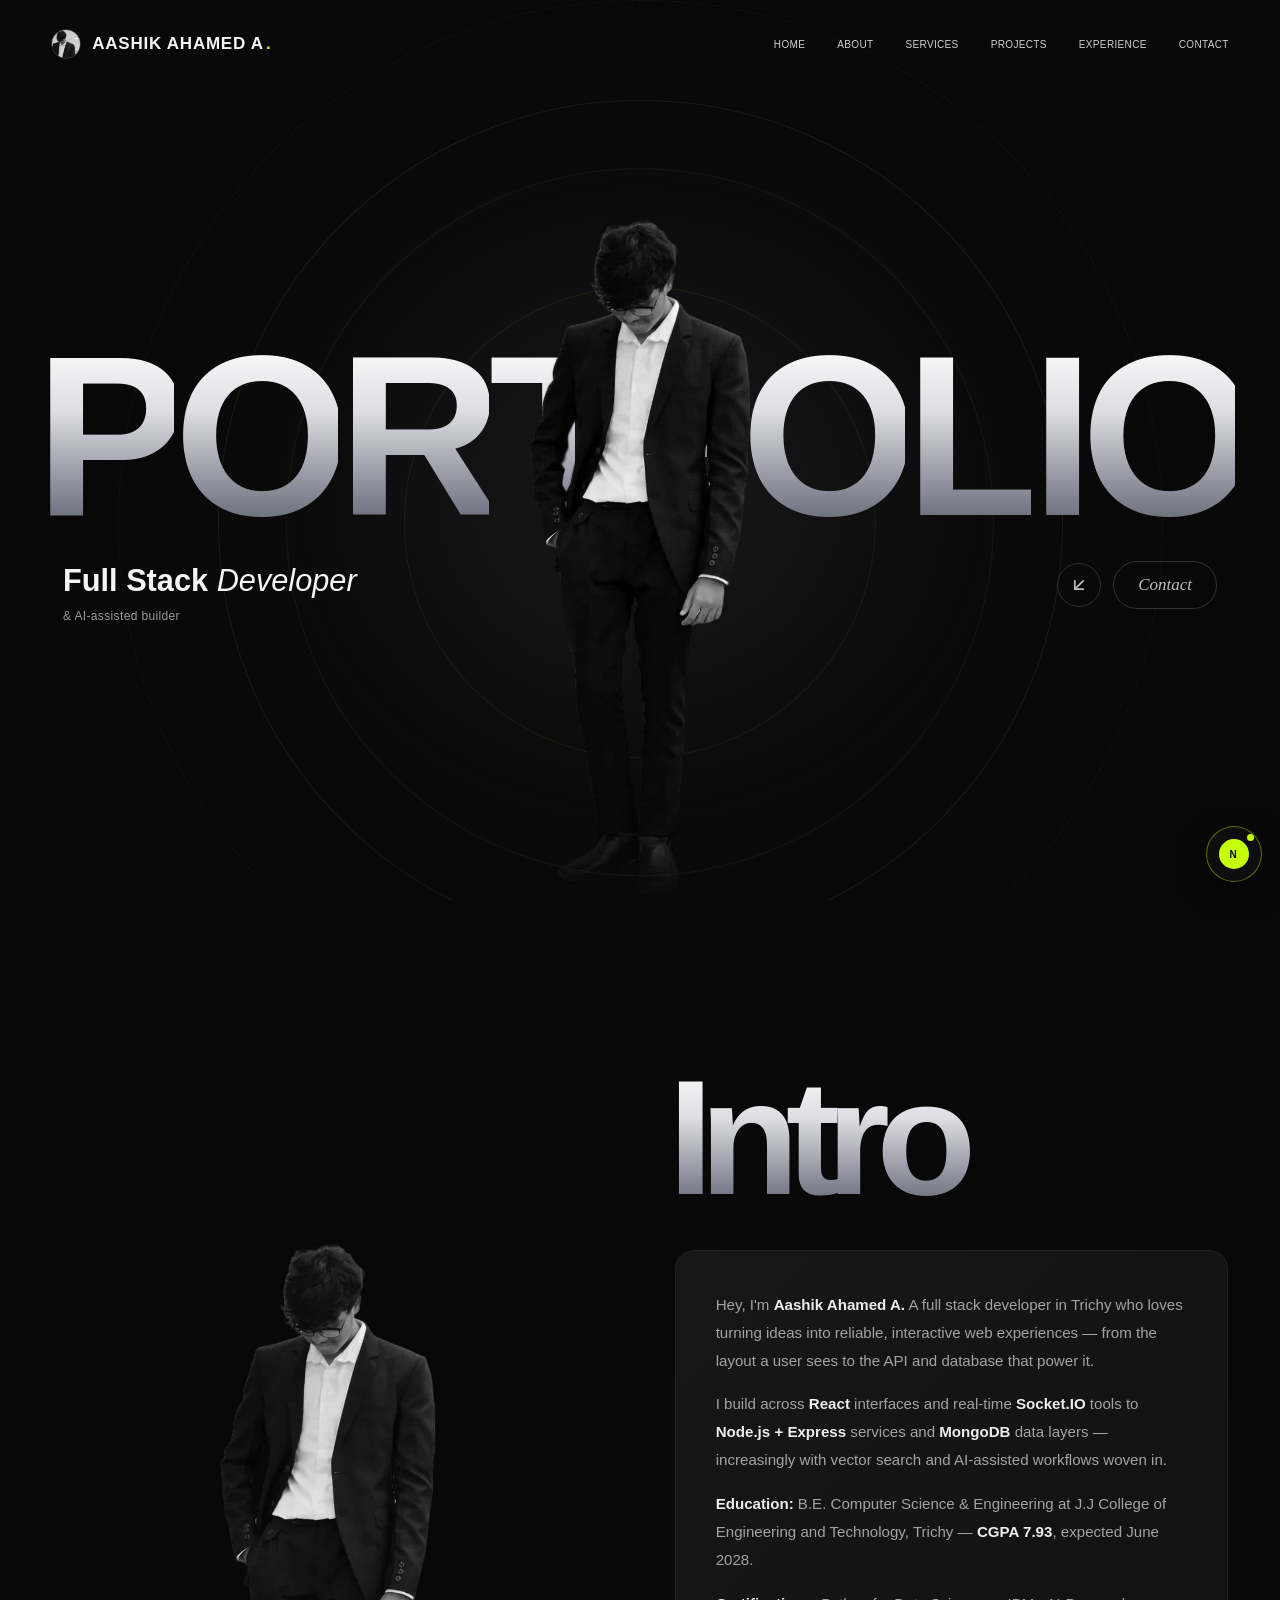
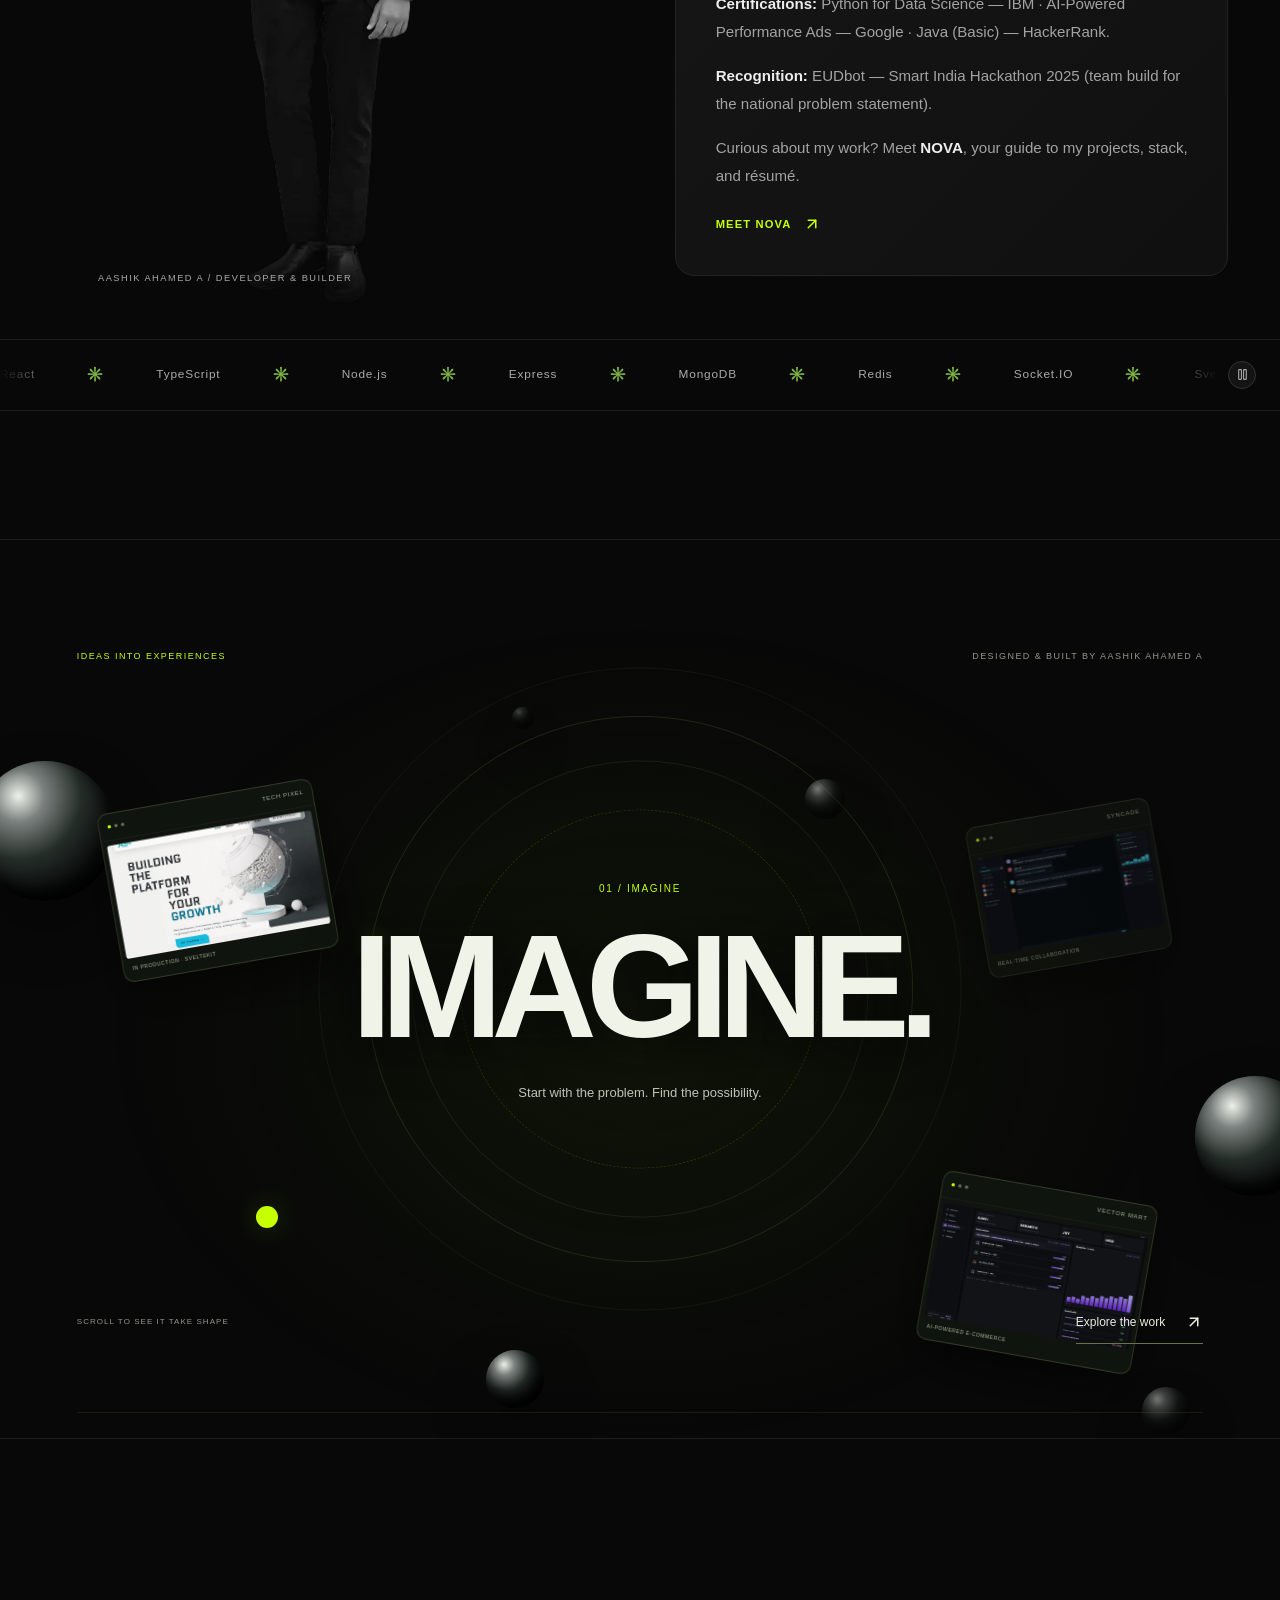
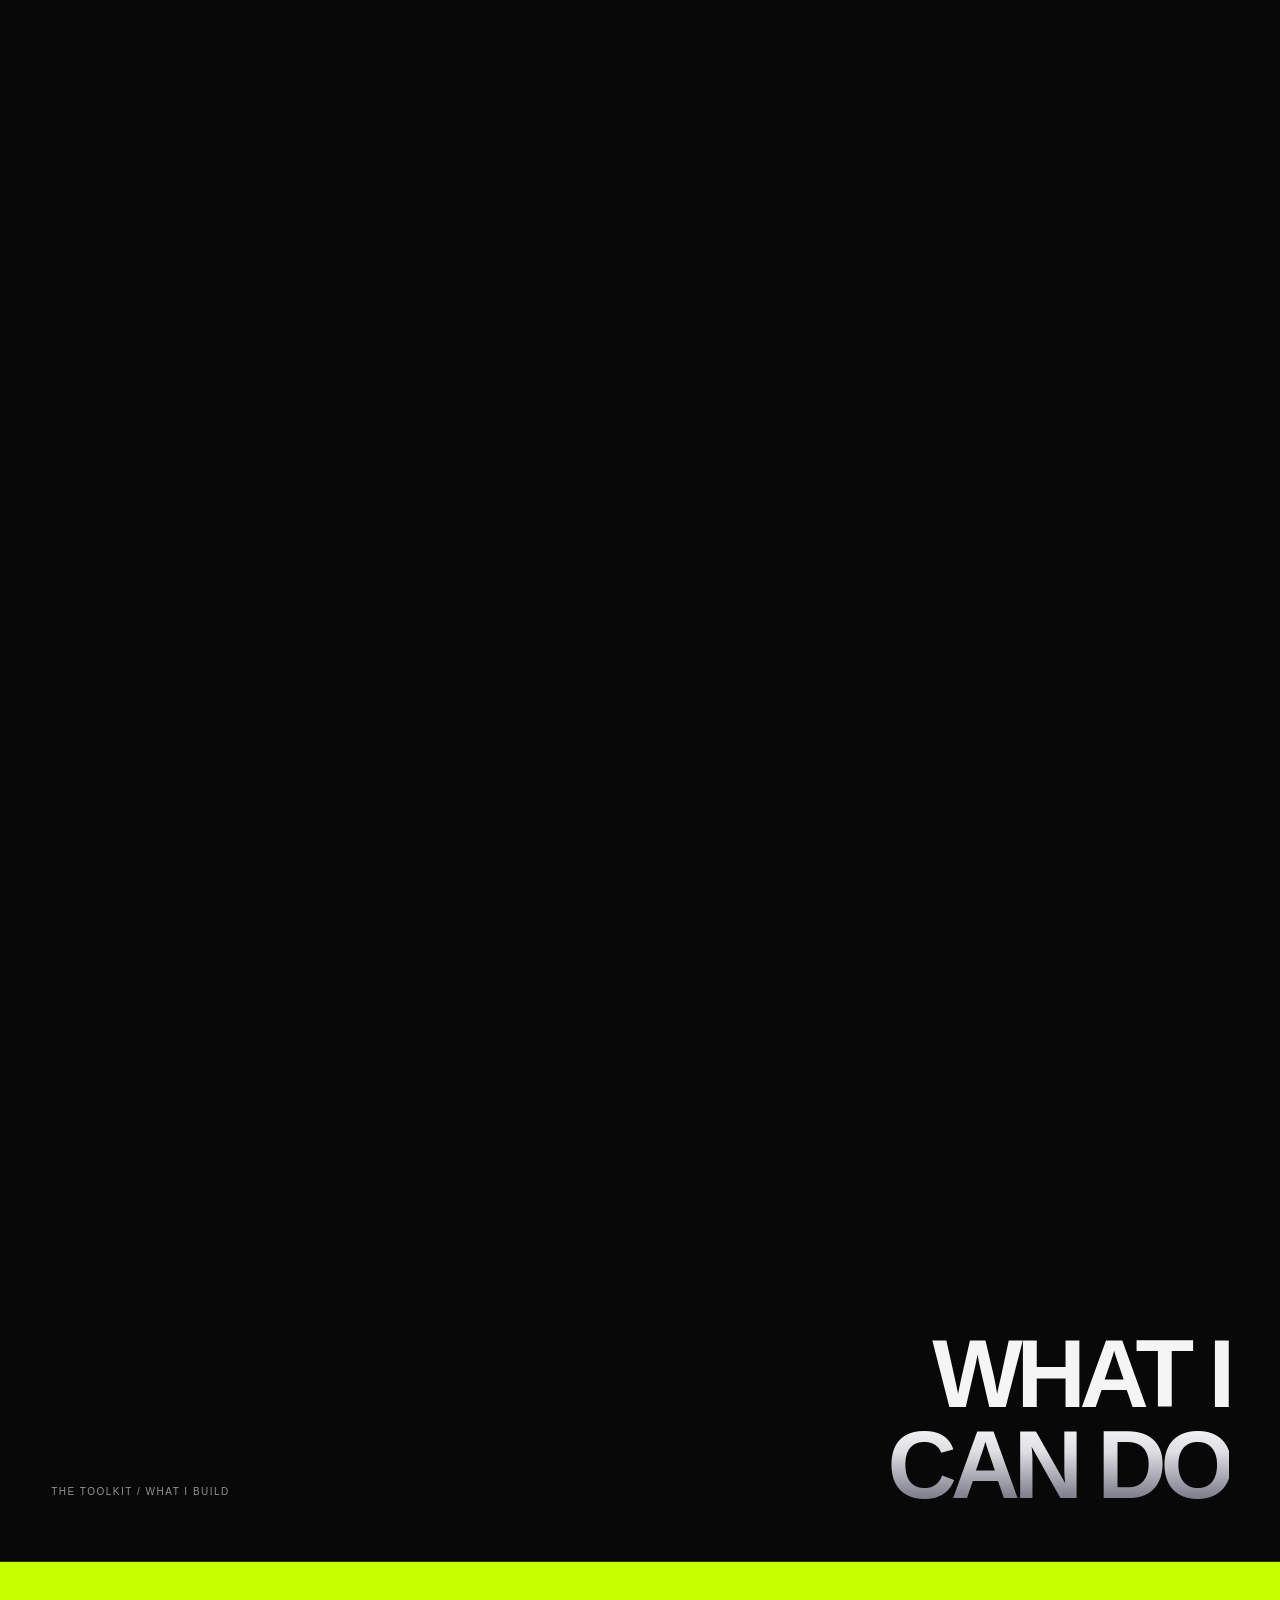
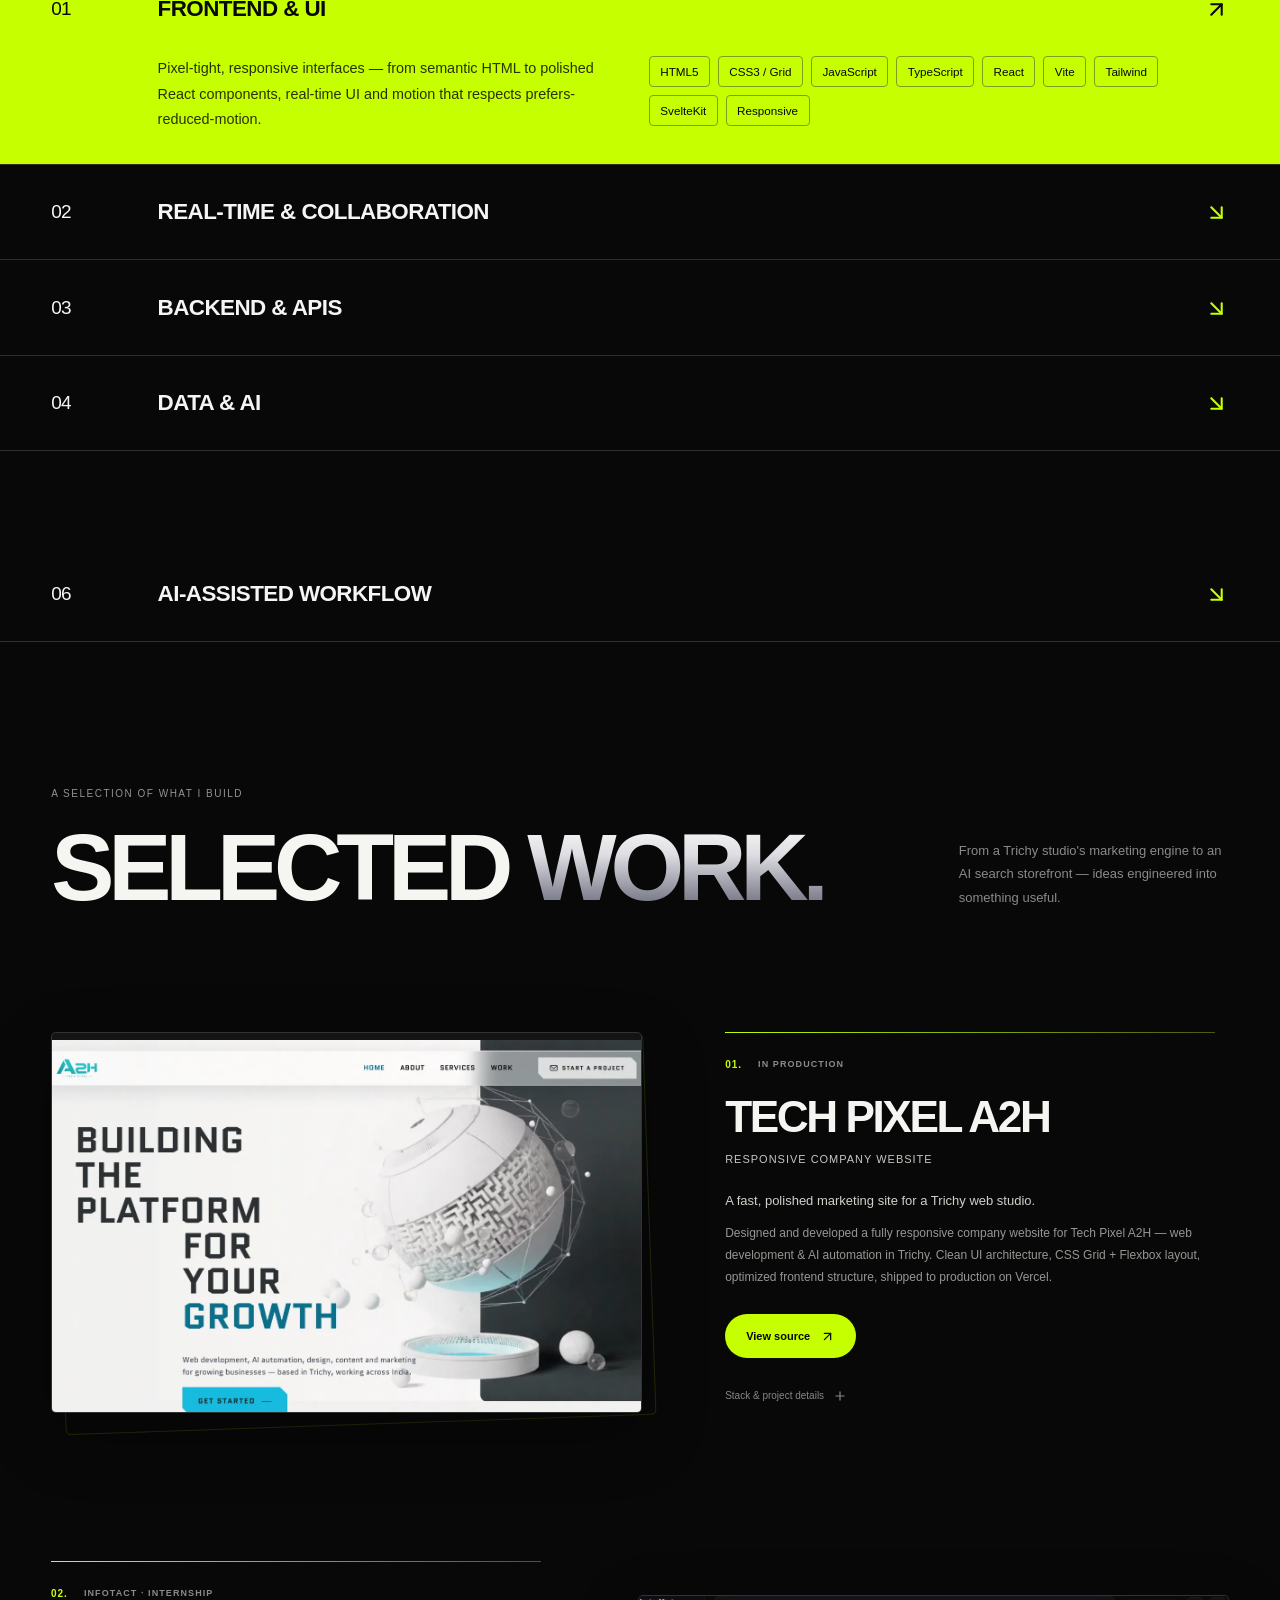
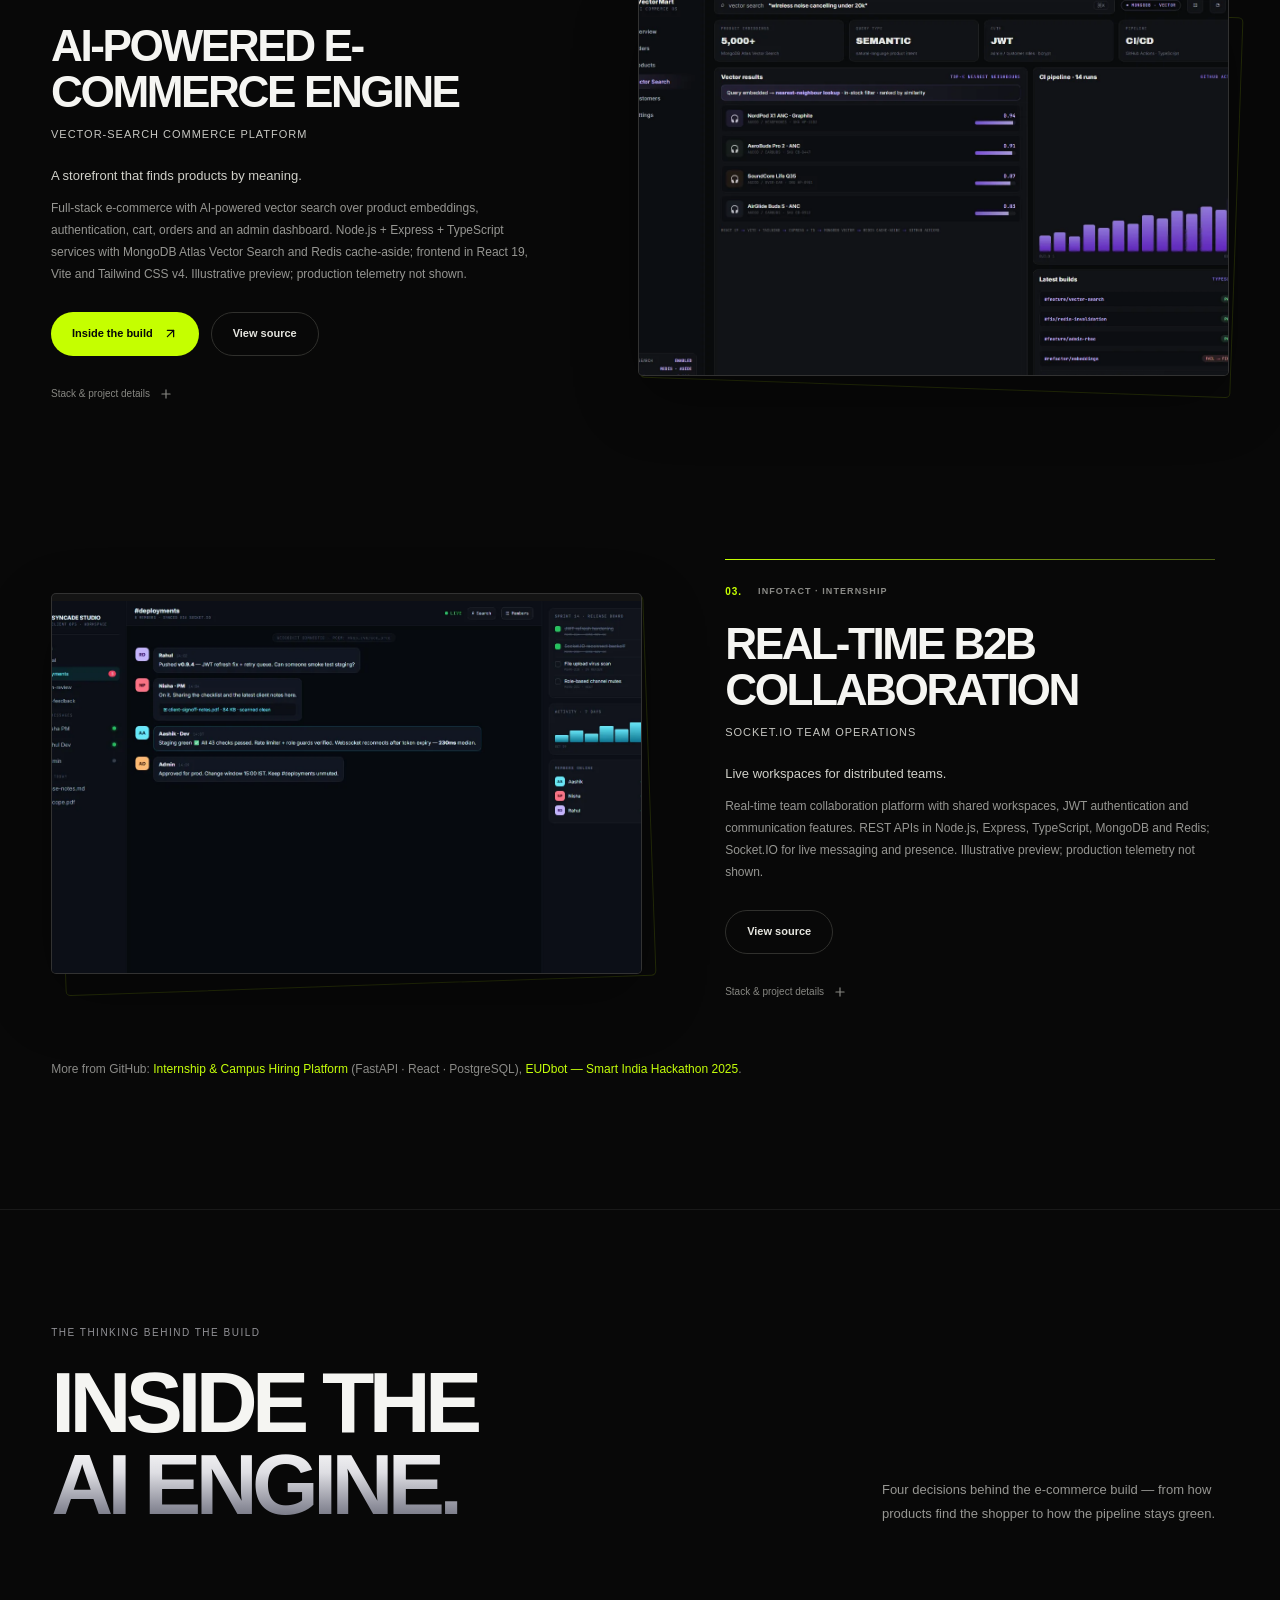
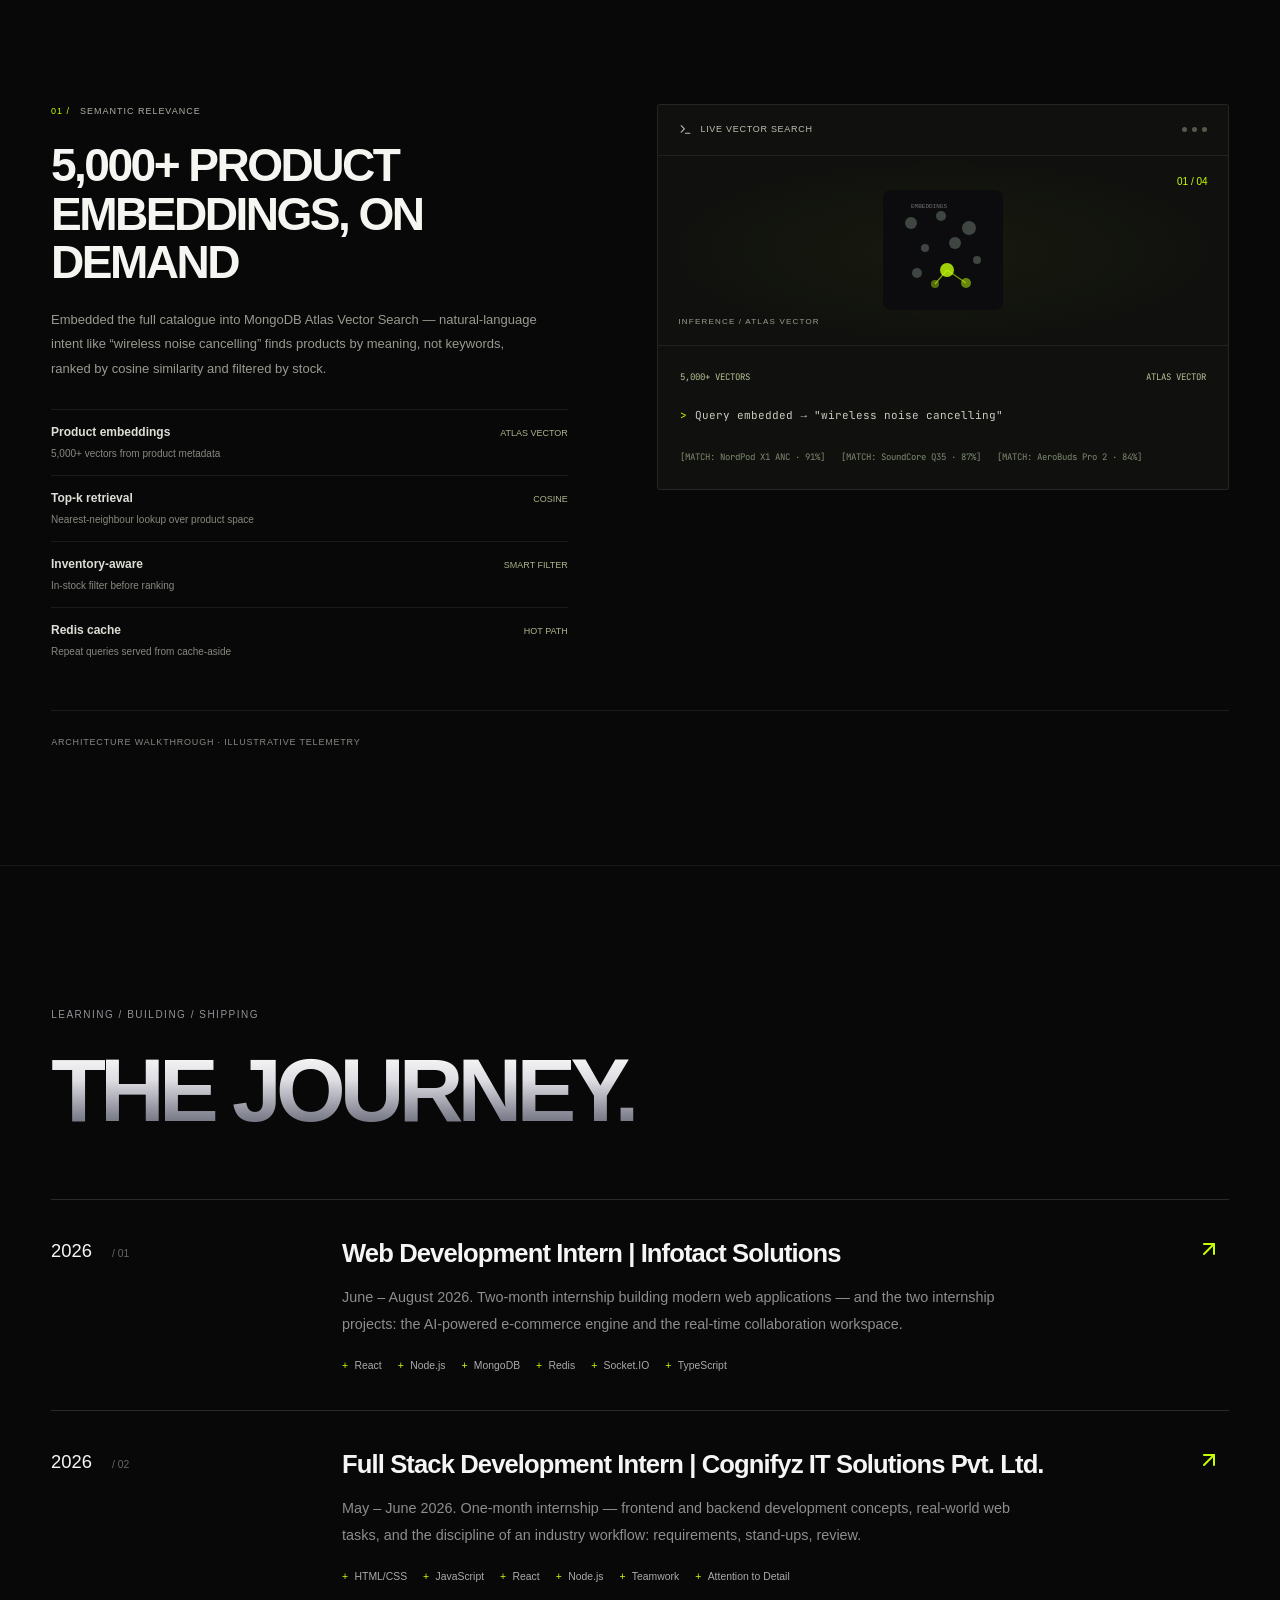
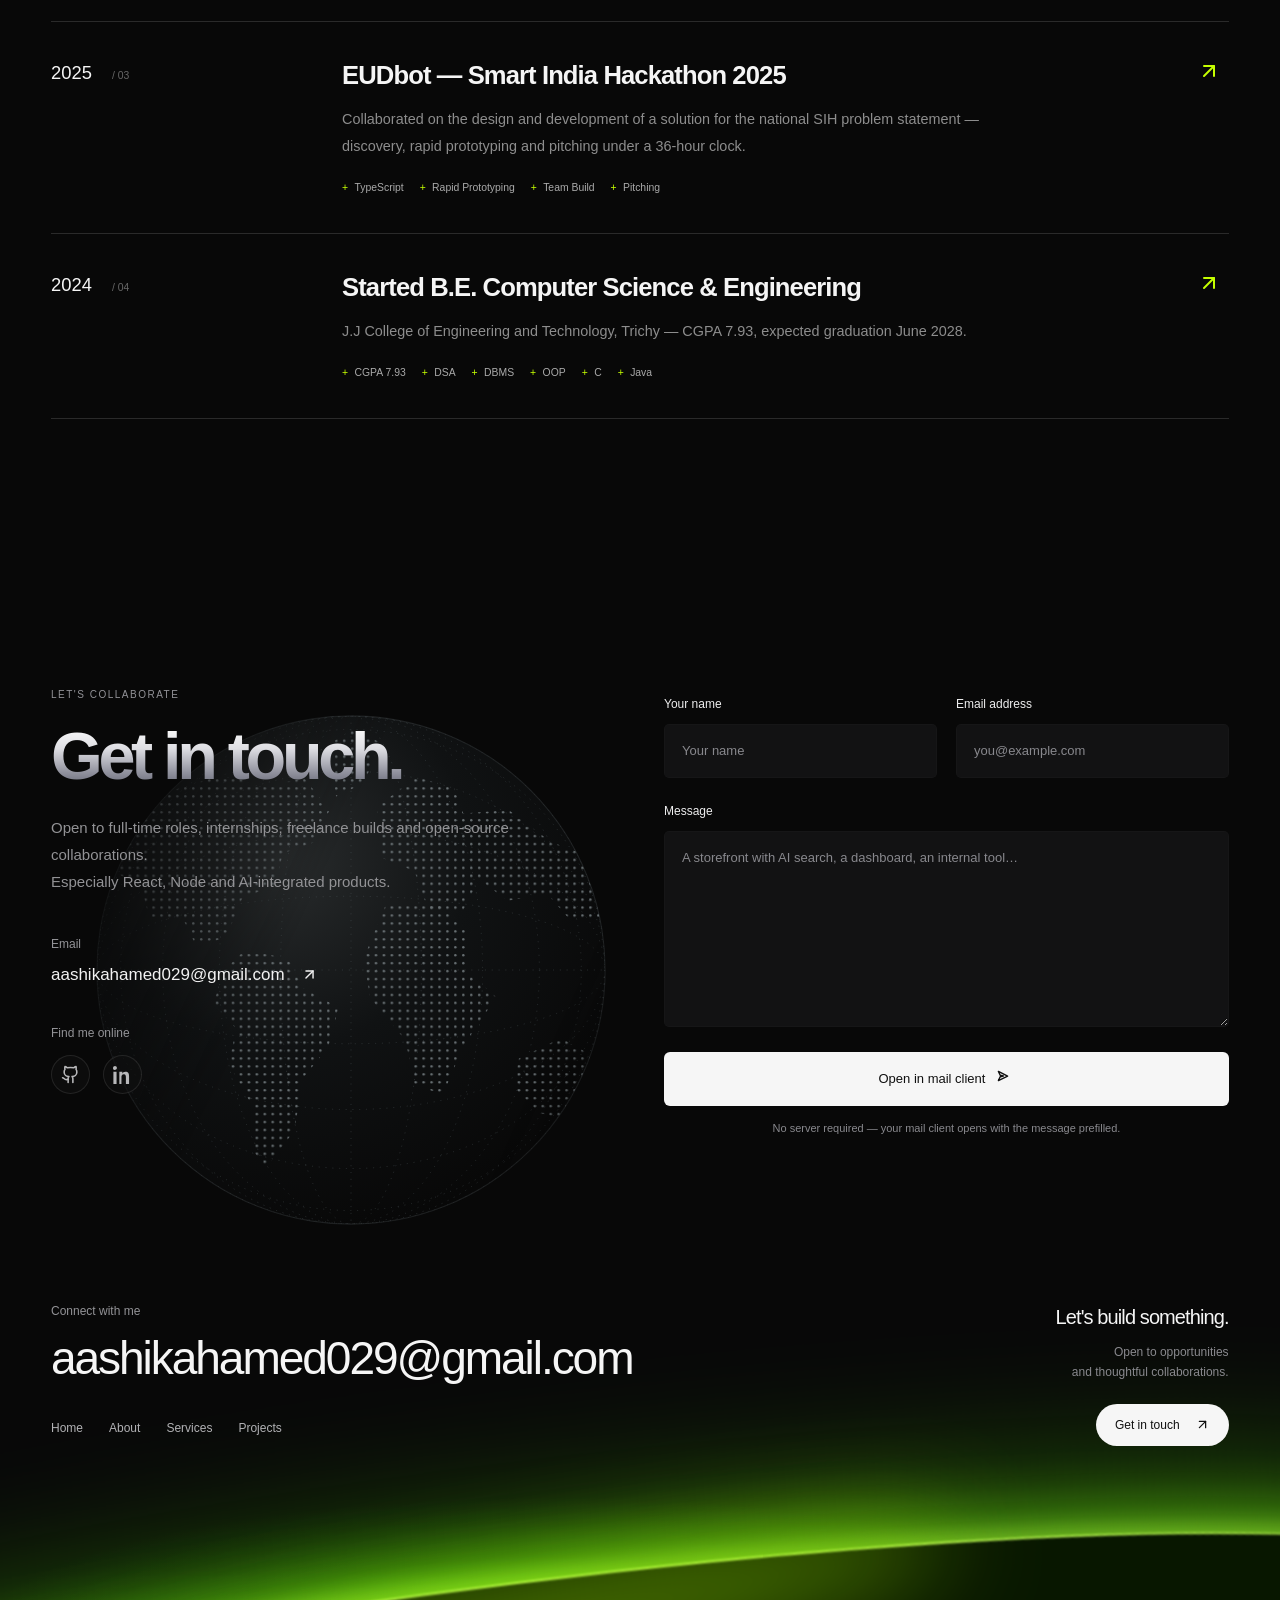
==== commit 6190f0ce: "Complete SEO: ProfilePage/WebSite schema, hreflang, rel=me, OG alt" ====
--- a/index.html
+++ b/index.html
@@ -4,31 +4,74 @@
   <meta charset="utf-8">
   <meta name="viewport" content="width=device-width, initial-scale=1">
   <meta name="theme-color" content="#080808">
-  <title>Aashik Ahamed — Full Stack Developer | React, Node, MongoDB</title>
-  <meta name="description" content="Portfolio of Aashik Ahamed A, full stack developer in Trichy, India. Responsive web applications with React, Node.js, Express, MongoDB, Redis and AI-assisted workflows.">
+  <title>Aashik Ahamed A — Full Stack Developer | React, Node, MongoDB</title>
+  <meta name="description" content="Portfolio of Aashik Ahamed A, full stack developer in Trichy, India. B.E. Computer Science at J.J College of Engineering and Technology. Responsive web apps with React, Node.js, Express, MongoDB, Redis and AI-assisted workflows.">
   <meta name="author" content="Aashik Ahamed A">
+  <meta name="keywords" content="Aashik Ahamed A, full stack developer, React, Node.js, MongoDB, Redis, Socket.IO, Trichy, portfolio, J.J College of Engineering and Technology">
   <meta name="robots" content="index,follow">
+  <meta name="google-site-verification" content="google1c54b92ce1c885f8">
   <link rel="icon" type="image/svg+xml" href="favicon.svg">
-  <link rel="canonical" href="https://aashikahamed.vercel.app/">
-  <meta property="og:title" content="Aashik — Full Stack Developer">
-  <meta property="og:description" content="Responsive, production-ready web applications built with React, Node, MongoDB and AI-assisted workflows.">
+  <link rel="canonical" href="https://aashik-ahamed.vercel.app/">
+  <meta property="og:title" content="Aashik Ahamed A — Full Stack Developer">
+  <meta property="og:description" content="Portfolio of Aashik Ahamed A: full stack developer in Trichy, India. React, Node.js, MongoDB, Redis, Socket.IO and AI-assisted builds.">
   <meta property="og:type" content="website">
-  <meta property="og:image" content="assets/og/og-cover.png">
-  <meta property="og:site_name" content="Aashik Portfolio">
+  <meta property="og:url" content="https://aashik-ahamed.vercel.app/">
+  <meta property="og:image" content="https://aashik-ahamed.vercel.app/assets/og/og-cover.jpg">
+  <meta property="og:image:width" content="1200">
+  <meta property="og:image:height" content="630">
+  <meta property="og:image:type" content="image/jpeg">
+  <meta property="og:image:alt" content="Portrait of Aashik Ahamed A, full stack developer">
+  <meta property="og:site_name" content="Aashik Ahamed A Portfolio">
+  <link rel="alternate" hreflang="en" href="https://aashik-ahamed.vercel.app/">
+  <link rel="alternate" hreflang="x-default" href="https://aashik-ahamed.vercel.app/">
+  <meta property="og:locale" content="en_IN">
   <meta name="twitter:card" content="summary_large_image">
-  <meta name="twitter:image" content="assets/og/og-cover.png">
+  <meta name="twitter:title" content="Aashik Ahamed A — Full Stack Developer">
+  <meta name="twitter:description" content="Portfolio of Aashik Ahamed A: full stack developer in Trichy, India.">
+  <meta name="twitter:image" content="https://aashik-ahamed.vercel.app/assets/og/og-cover.jpg">
   <script type="application/ld+json">
   {
     "@context": "https://schema.org",
     "@type": "Person",
     "name": "Aashik Ahamed A",
+    "url": "https://aashik-ahamed.vercel.app/",
+    "image": "https://aashik-ahamed.vercel.app/assets/aashik-portrait.webp",
     "jobTitle": "Full Stack Developer",
+    "description": "Full stack developer in Trichy, India. B.E. Computer Science and Engineering at J.J College of Engineering and Technology. React, Node.js, MongoDB, Redis, Socket.IO and AI-assisted workflows.",
     "email": "mailto:aashikahamed029@gmail.com",
     "telephone": "+919944460616",
     "address": { "@type": "PostalAddress", "addressLocality": "Trichy", "addressRegion": "Tamil Nadu", "addressCountry": "IN" },
     "alumniOf": { "@type": "CollegeOrUniversity", "name": "J.J College of Engineering and Technology, Trichy" },
     "sameAs": ["https://github.com/Aashik029", "https://www.linkedin.com/in/aashikahamed029"],
-    "knowsAbout": ["React", "TypeScript", "Node.js", "Express", "MongoDB", "Redis", "Socket.IO", "SvelteKit", "Vercel"]
+    "knowsAbout": ["React", "TypeScript", "Node.js", "Express", "MongoDB", "Redis", "Socket.IO", "SvelteKit", "Vercel", "Full Stack Development"]
+  }
+  </script>
+  <script type="application/ld+json">
+  {
+    "@context": "https://schema.org",
+    "@type": "ProfilePage",
+    "dateCreated": "2026-11-05",
+    "dateModified": "2026-11-06",
+    "mainEntity": {
+      "@type": "Person",
+      "name": "Aashik Ahamed A",
+      "url": "https://aashik-ahamed.vercel.app/",
+      "image": "https://aashik-ahamed.vercel.app/assets/aashik-portrait.webp",
+      "jobTitle": "Full Stack Developer",
+      "alumniOf": { "@type": "CollegeOrUniversity", "name": "J.J College of Engineering and Technology, Trichy" },
+      "sameAs": ["https://github.com/Aashik029", "https://www.linkedin.com/in/aashikahamed029"]
+    }
+  }
+  </script>
+  <script type="application/ld+json">
+  {
+    "@context": "https://schema.org",
+    "@type": "WebSite",
+    "name": "Aashik Ahamed A Portfolio",
+    "url": "https://aashik-ahamed.vercel.app/",
+    "description": "Portfolio of Aashik Ahamed A, full stack developer in Trichy, India.",
+    "author": { "@type": "Person", "name": "Aashik Ahamed A" },
+    "inLanguage": "en-IN"
   }
   </script>
   <link rel="preload" href="assets/fonts/inter-variable.woff2" as="font" type="font/woff2" crossorigin>
@@ -304,7 +347,7 @@
             <h2 id="contact-heading" class="silver-text ContactFooter-module__oCUkFa__heading">Get in touch.</h2>
             <p class="ContactFooter-module__oCUkFa__intro">Open to full-time roles, internships, freelance builds and open-source collaborations.<br>Especially React, Node and AI-integrated products.</p>
             <div class="ContactFooter-module__oCUkFa__emailBlock"><span class="ContactFooter-module__oCUkFa__smallLabel">Email</span><a href="mailto:aashikahamed029@gmail.com">aashikahamed029@gmail.com <svg width="17" height="17" viewBox="0 0 24 24" fill="none" stroke="currentColor" stroke-width="2" stroke-linecap="round" stroke-linejoin="round" aria-hidden="true"><path d="M7 7h10v10"></path><path d="M7 17 17 7"></path></svg></a></div>
-            <div class="ContactFooter-module__oCUkFa__contactSocials"><span class="ContactFooter-module__oCUkFa__smallLabel">Find me online</span><div class="ContactFooter-module__oCUkFa__socialIcons"><a href="https://github.com/Aashik029" target="_blank" rel="noopener noreferrer" aria-label="GitHub"><svg width="19" height="19" viewBox="0 0 24 24" fill="none" stroke="currentColor" stroke-width="2" stroke-linecap="round" stroke-linejoin="round"><path d="M15 22v-4a4.8 4.8 0 0 0-1-3.5c3 0 6-2 6-5.5.08-1.25-.27-2.48-1-3.5.28-1.15.28-2.35 0-3.5 0 0-1 0-3 1.5-2.64-.5-5.36-.5-8 0C6 2 5 2 5 2c-.3 1.15-.3 2.35 0 3.5A5.403 5.403 0 0 0 4 9c0 3.5 3 5.5 6 5.5-.39.49-.68 1.05-.85 1.65-.17.6-.22 1.23-.15 1.85v4"></path><path d="M9 18c-4.51 2-5-2-7-2"></path></svg></a><a href="https://www.linkedin.com/in/aashikahamed029" target="_blank" rel="noopener noreferrer" aria-label="LinkedIn"><svg width="19" height="19" viewBox="0 0 24 24" fill="currentColor"><path d="M4.98 3.5A2.5 2.5 0 1 1 0 3.5a2.5 2.5 0 0 1 4.98 0zM.5 8.5h4V24h-4V8.5zm7.5 0h3.8v2.1h.1c.5-1 1.8-2 3.7-2 4 0 4.7 2.6 4.7 6V24h-4v-8c0-1.9 0-4.3-2.6-4.3s-3 2-3 4.1V24H8V8.5z"/></svg></a></div></div>
+            <div class="ContactFooter-module__oCUkFa__contactSocials"><span class="ContactFooter-module__oCUkFa__smallLabel">Find me online</span><div class="ContactFooter-module__oCUkFa__socialIcons"><a href="https://github.com/Aashik029" target="_blank" rel="noopener noreferrer me" aria-label="GitHub"><svg width="19" height="19" viewBox="0 0 24 24" fill="none" stroke="currentColor" stroke-width="2" stroke-linecap="round" stroke-linejoin="round"><path d="M15 22v-4a4.8 4.8 0 0 0-1-3.5c3 0 6-2 6-5.5.08-1.25-.27-2.48-1-3.5.28-1.15.28-2.35 0-3.5 0 0-1 0-3 1.5-2.64-.5-5.36-.5-8 0C6 2 5 2 5 2c-.3 1.15-.3 2.35 0 3.5A5.403 5.403 0 0 0 4 9c0 3.5 3 5.5 6 5.5-.39.49-.68 1.05-.85 1.65-.17.6-.22 1.23-.15 1.85v4"></path><path d="M9 18c-4.51 2-5-2-7-2"></path></svg></a><a href="https://www.linkedin.com/in/aashikahamed029" target="_blank" rel="noopener noreferrer me" aria-label="LinkedIn"><svg width="19" height="19" viewBox="0 0 24 24" fill="currentColor"><path d="M4.98 3.5A2.5 2.5 0 1 1 0 3.5a2.5 2.5 0 0 1 4.98 0zM.5 8.5h4V24h-4V8.5zm7.5 0h3.8v2.1h.1c.5-1 1.8-2 3.7-2 4 0 4.7 2.6 4.7 6V24h-4v-8c0-1.9 0-4.3-2.6-4.3s-3 2-3 4.1V24H8V8.5z"/></svg></a></div></div>
           </div>
         </div>
         <form class="ContactFooter-module__oCUkFa__form" id="contact-form" aria-busy="false" novalidate>
@@ -327,7 +370,7 @@
           </div>
           <div class="ContactFooter-module__oCUkFa__footerInvitation"><h2>Let's build something.</h2><p>Open to opportunities <br>and thoughtful collaborations.</p><a href="#contact" class="ContactFooter-module__oCUkFa__footerCta">Get in touch <svg width="15" height="15" viewBox="0 0 24 24" fill="none" stroke="currentColor" stroke-width="2" stroke-linecap="round" stroke-linejoin="round" aria-hidden="true"><path d="M7 7h10v10"></path><path d="M7 17 17 7"></path></svg></a></div>
         </div>
-        <div class="ContactFooter-module__oCUkFa__footerSocials"><a href="https://github.com/Aashik029" target="_blank" rel="noopener noreferrer"><span>GitHub</span><svg width="17" height="17" viewBox="0 0 24 24" fill="none" stroke="currentColor" stroke-width="2" stroke-linecap="round" stroke-linejoin="round" aria-hidden="true"><path d="M7 7h10v10"></path><path d="M7 17 17 7"></path></svg></a><a href="https://www.linkedin.com/in/aashikahamed029" target="_blank" rel="noopener noreferrer"><span>LinkedIn</span><svg width="17" height="17" viewBox="0 0 24 24" fill="none" stroke="currentColor" stroke-width="2" stroke-linecap="round" stroke-linejoin="round" aria-hidden="true"><path d="M7 7h10v10"></path><path d="M7 17 17 7"></path></svg></a></div>
+        <div class="ContactFooter-module__oCUkFa__footerSocials"><a href="https://github.com/Aashik029" target="_blank" rel="noopener noreferrer me"><span>GitHub</span><svg width="17" height="17" viewBox="0 0 24 24" fill="none" stroke="currentColor" stroke-width="2" stroke-linecap="round" stroke-linejoin="round" aria-hidden="true"><path d="M7 7h10v10"></path><path d="M7 17 17 7"></path></svg></a><a href="https://www.linkedin.com/in/aashikahamed029" target="_blank" rel="noopener noreferrer me"><span>LinkedIn</span><svg width="17" height="17" viewBox="0 0 24 24" fill="none" stroke="currentColor" stroke-width="2" stroke-linecap="round" stroke-linejoin="round" aria-hidden="true"><path d="M7 7h10v10"></path><path d="M7 17 17 7"></path></svg></a></div>
         <div class="ContactFooter-module__oCUkFa__footerBottom"><p>© 2026 Aashik Ahamed A — All rights reserved.</p><a href="#home">Back to top <svg width="14" height="14" viewBox="0 0 24 24" fill="none" stroke="currentColor" stroke-width="2" stroke-linecap="round" stroke-linejoin="round" aria-hidden="true"><path d="m5 12 7-7 7 7"></path><path d="M12 19V5"></path></svg></a></div>
       </div>
     </footer>
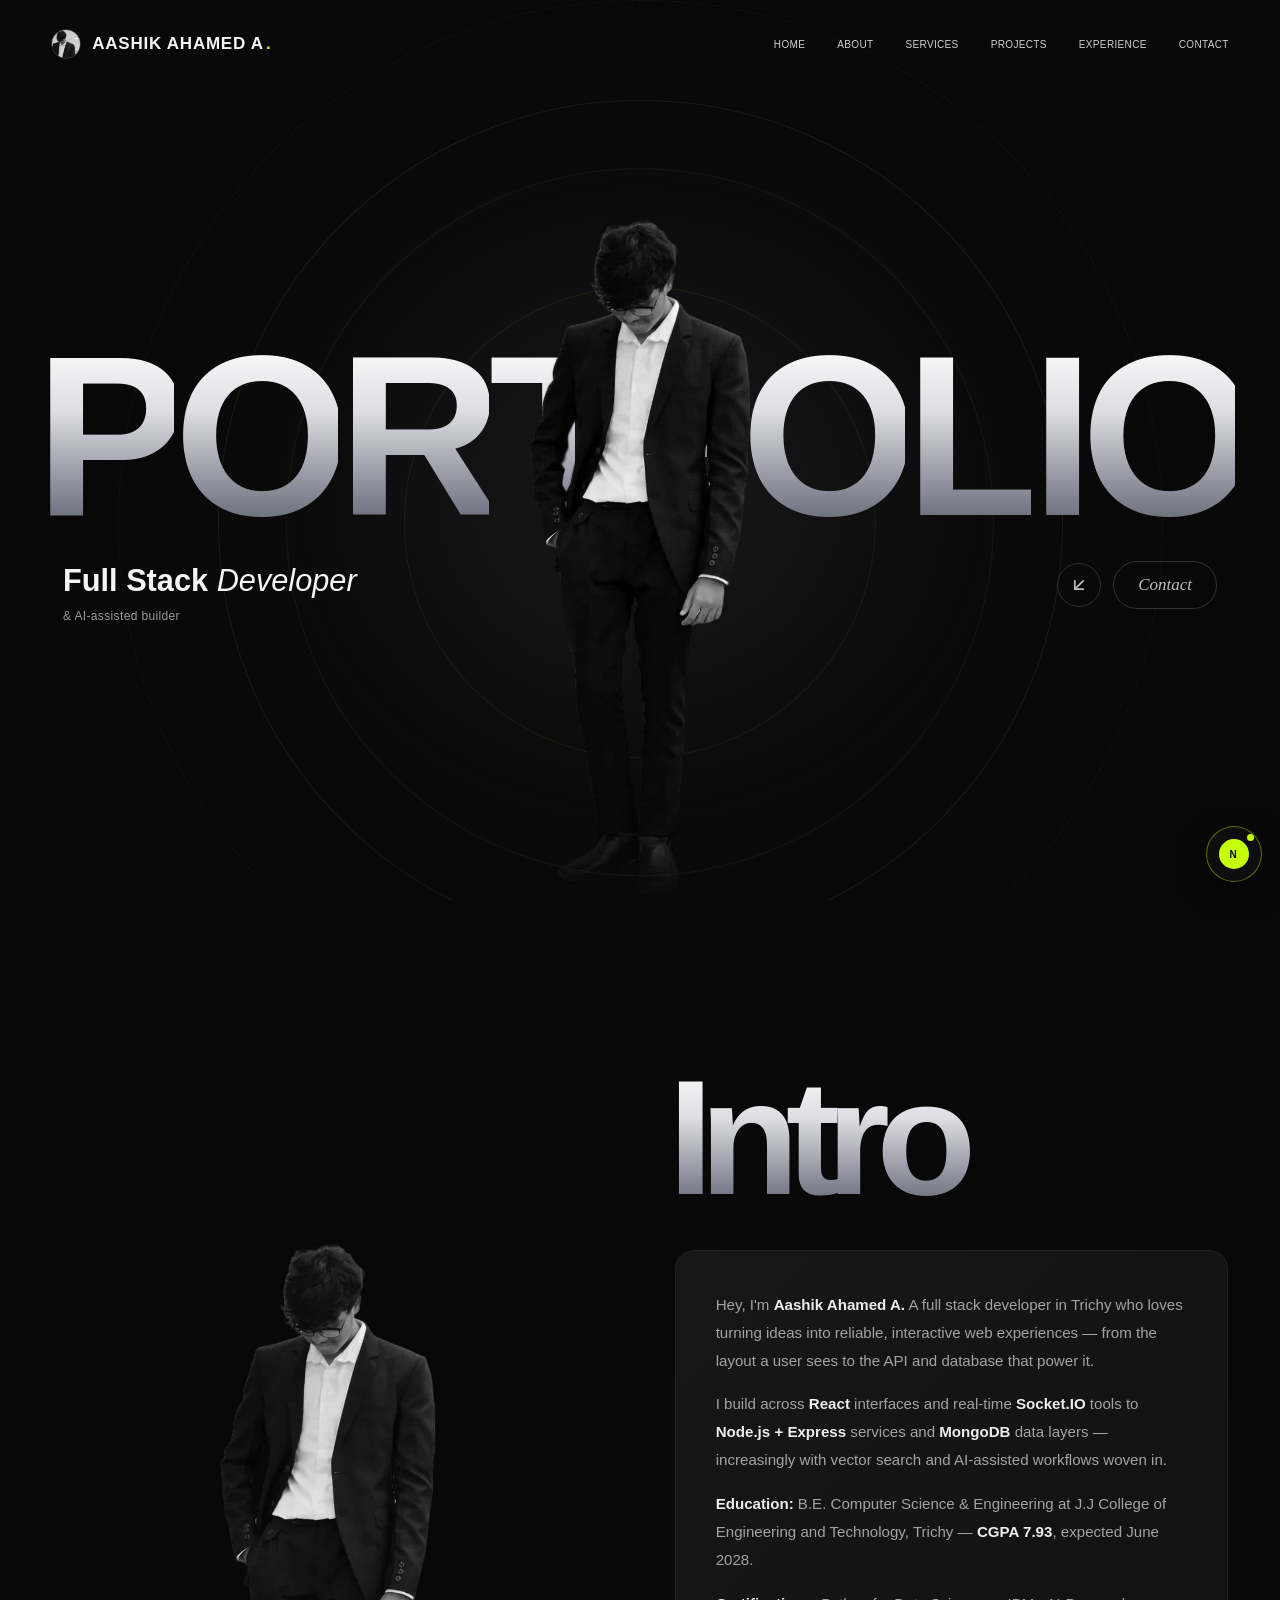
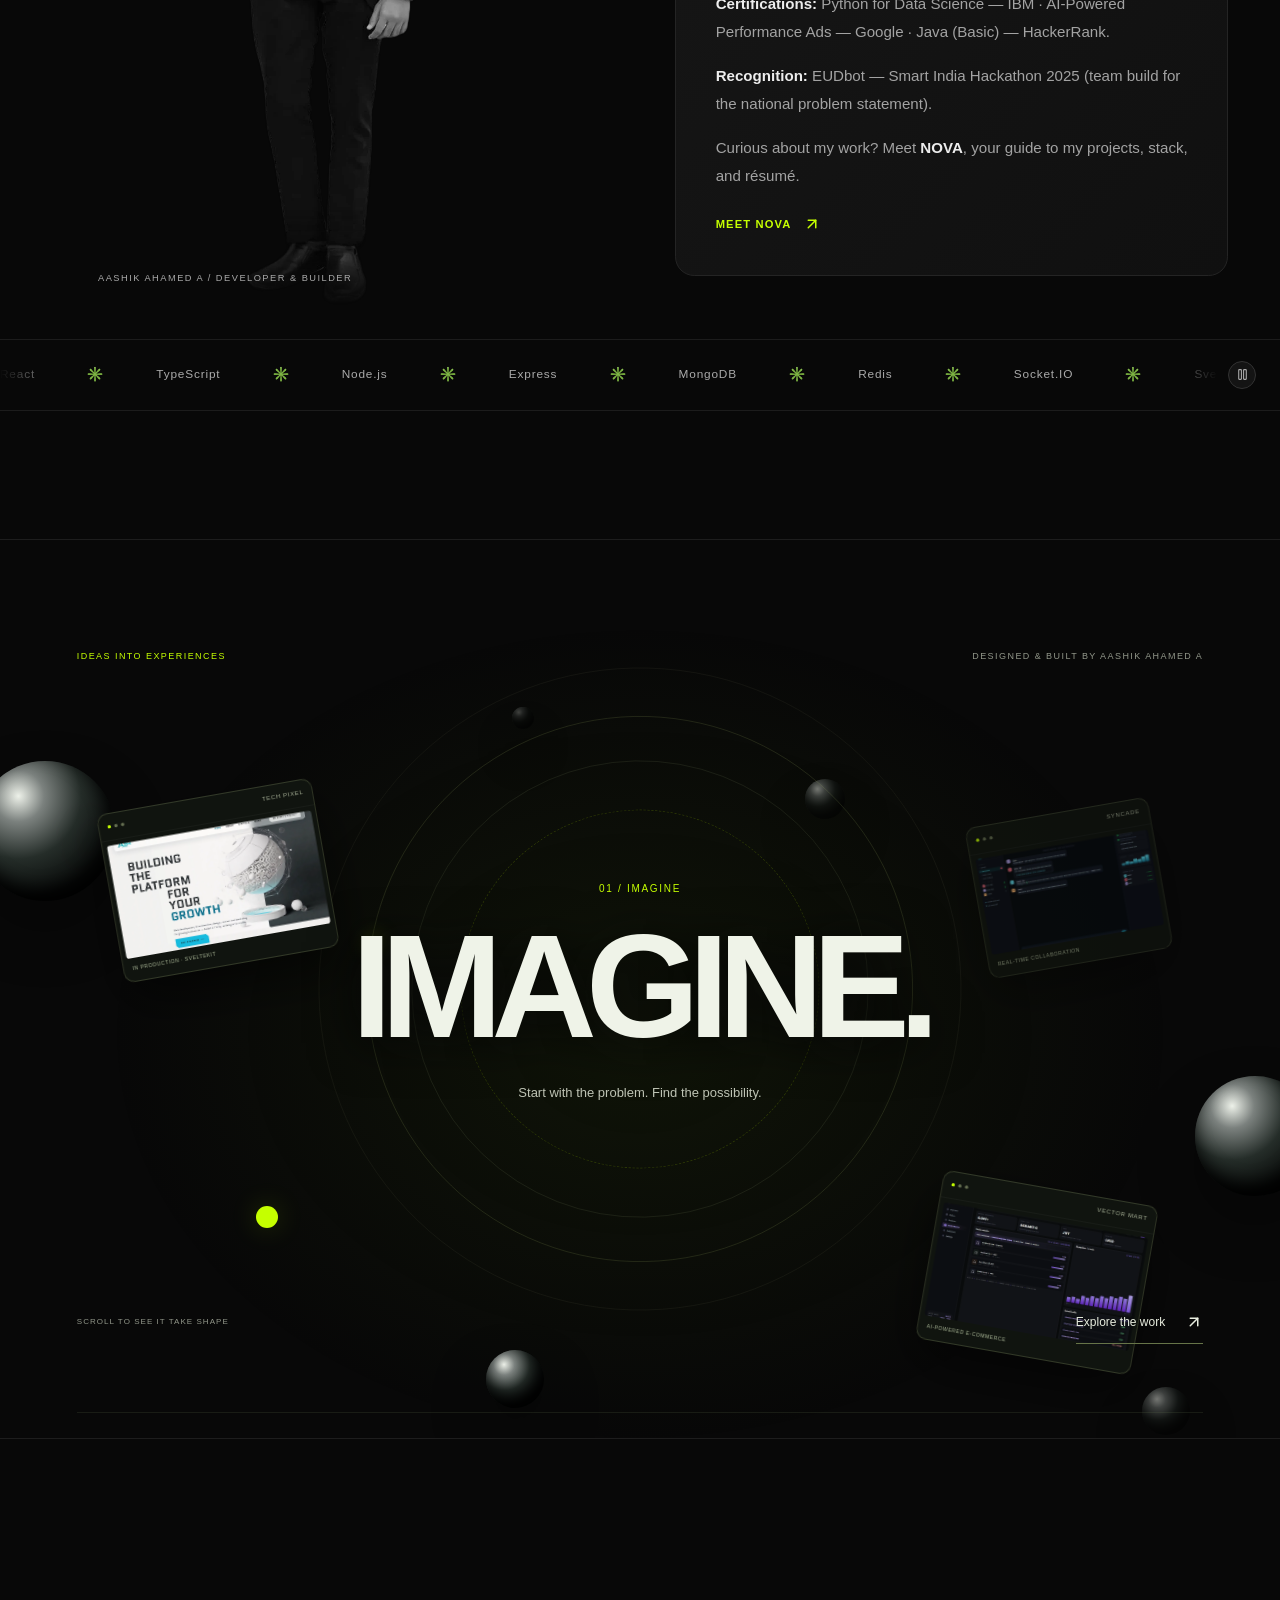
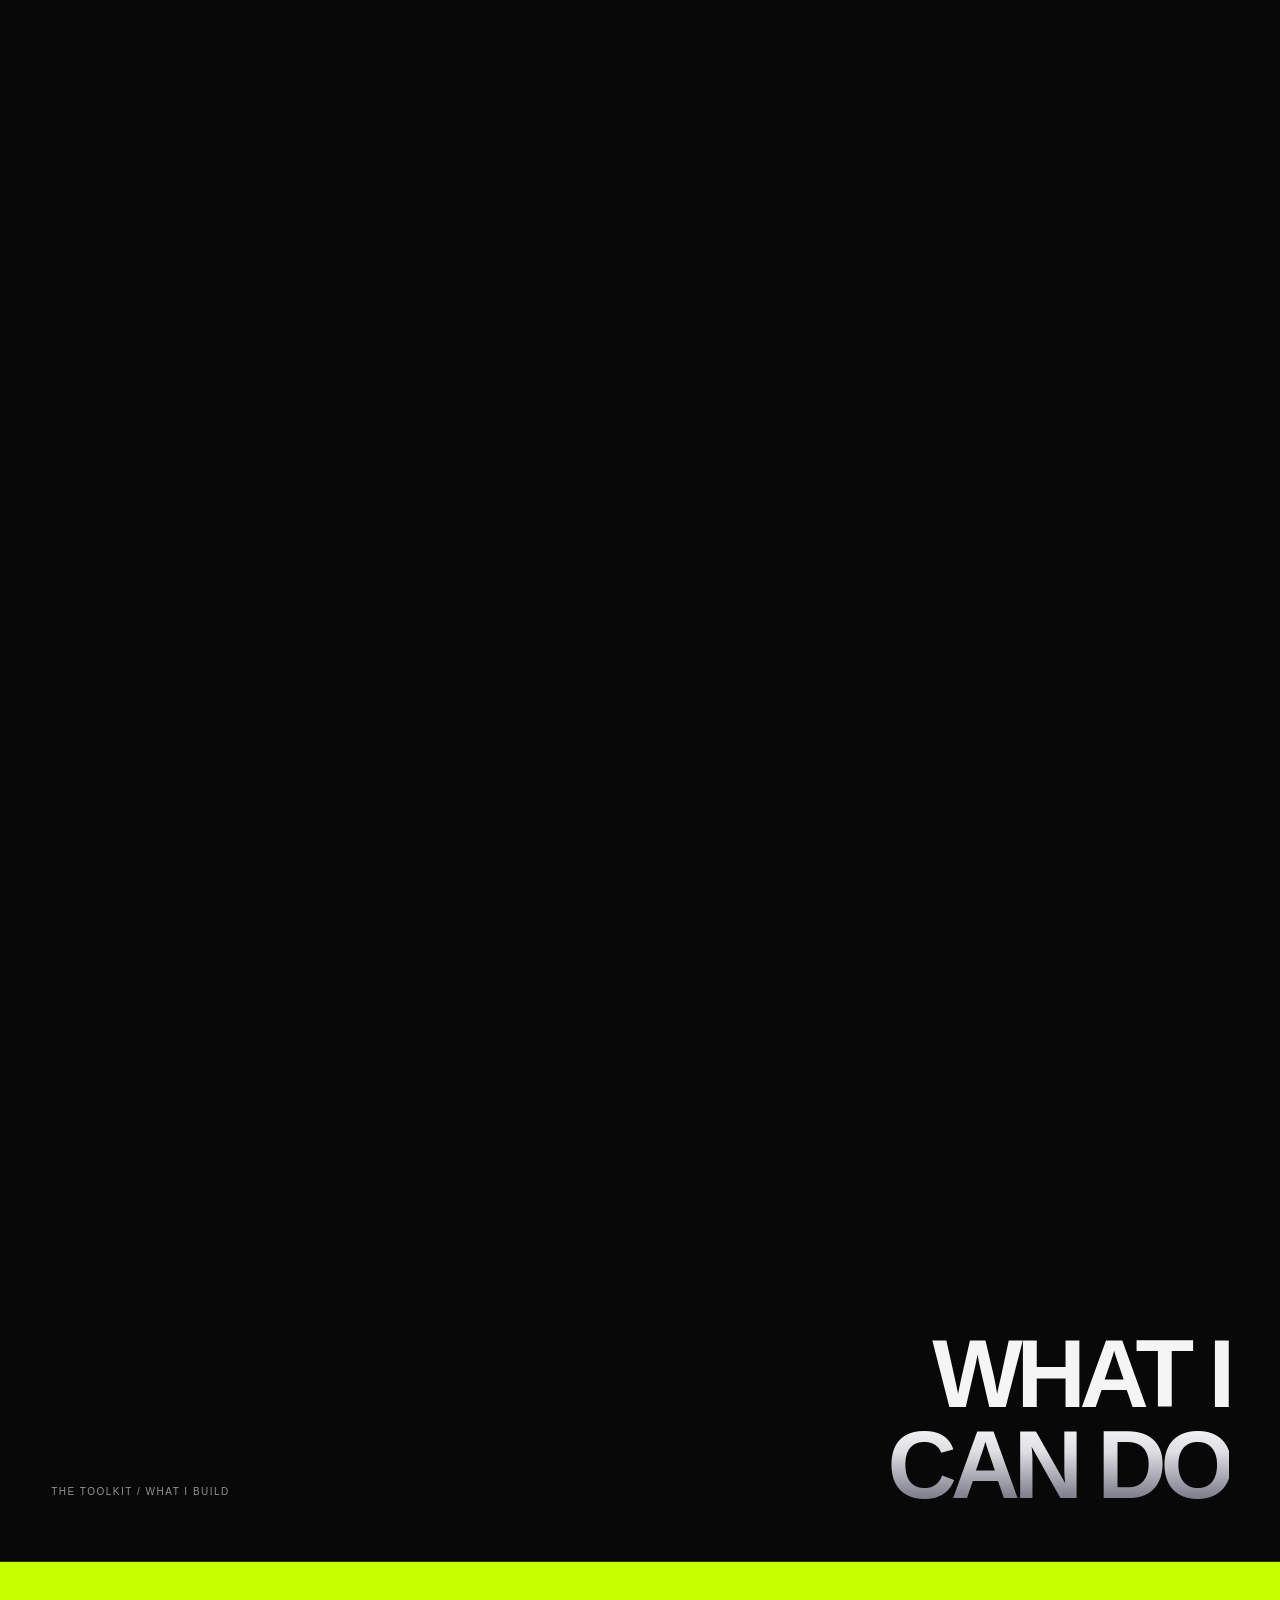
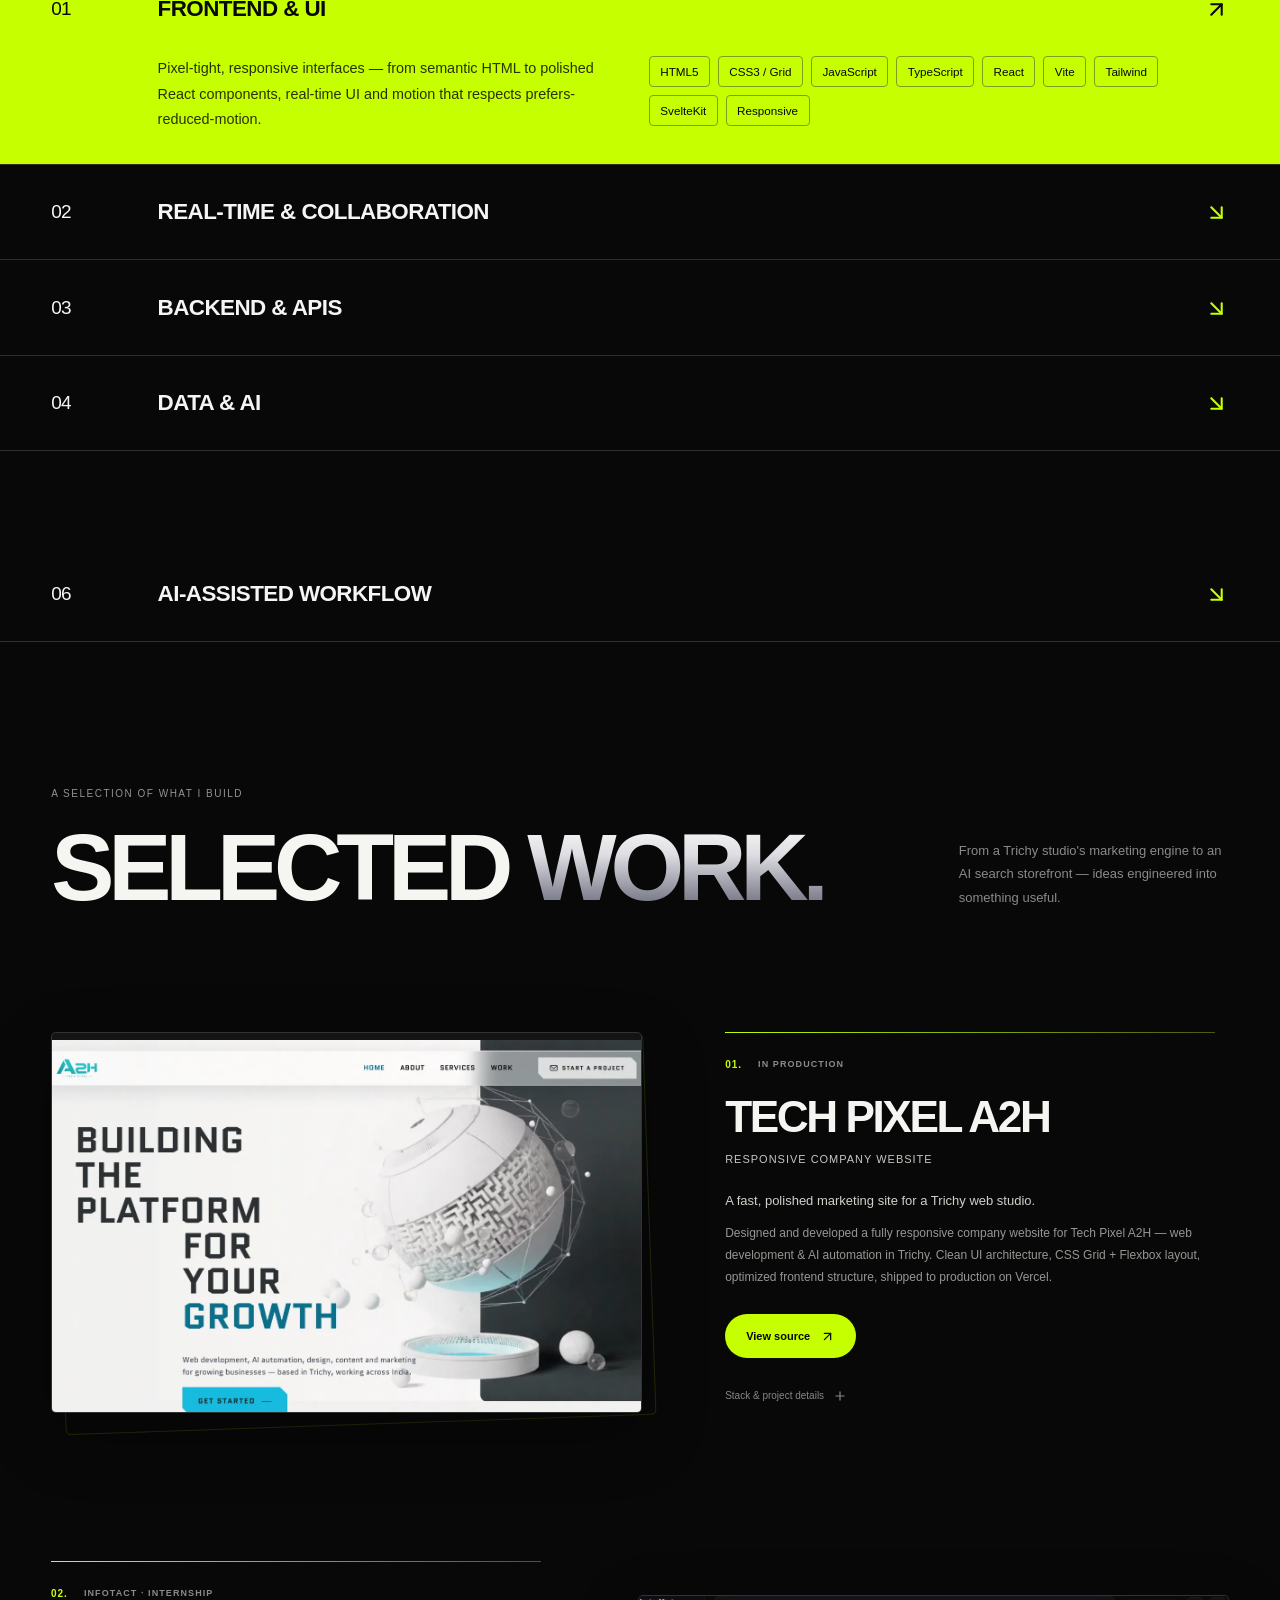
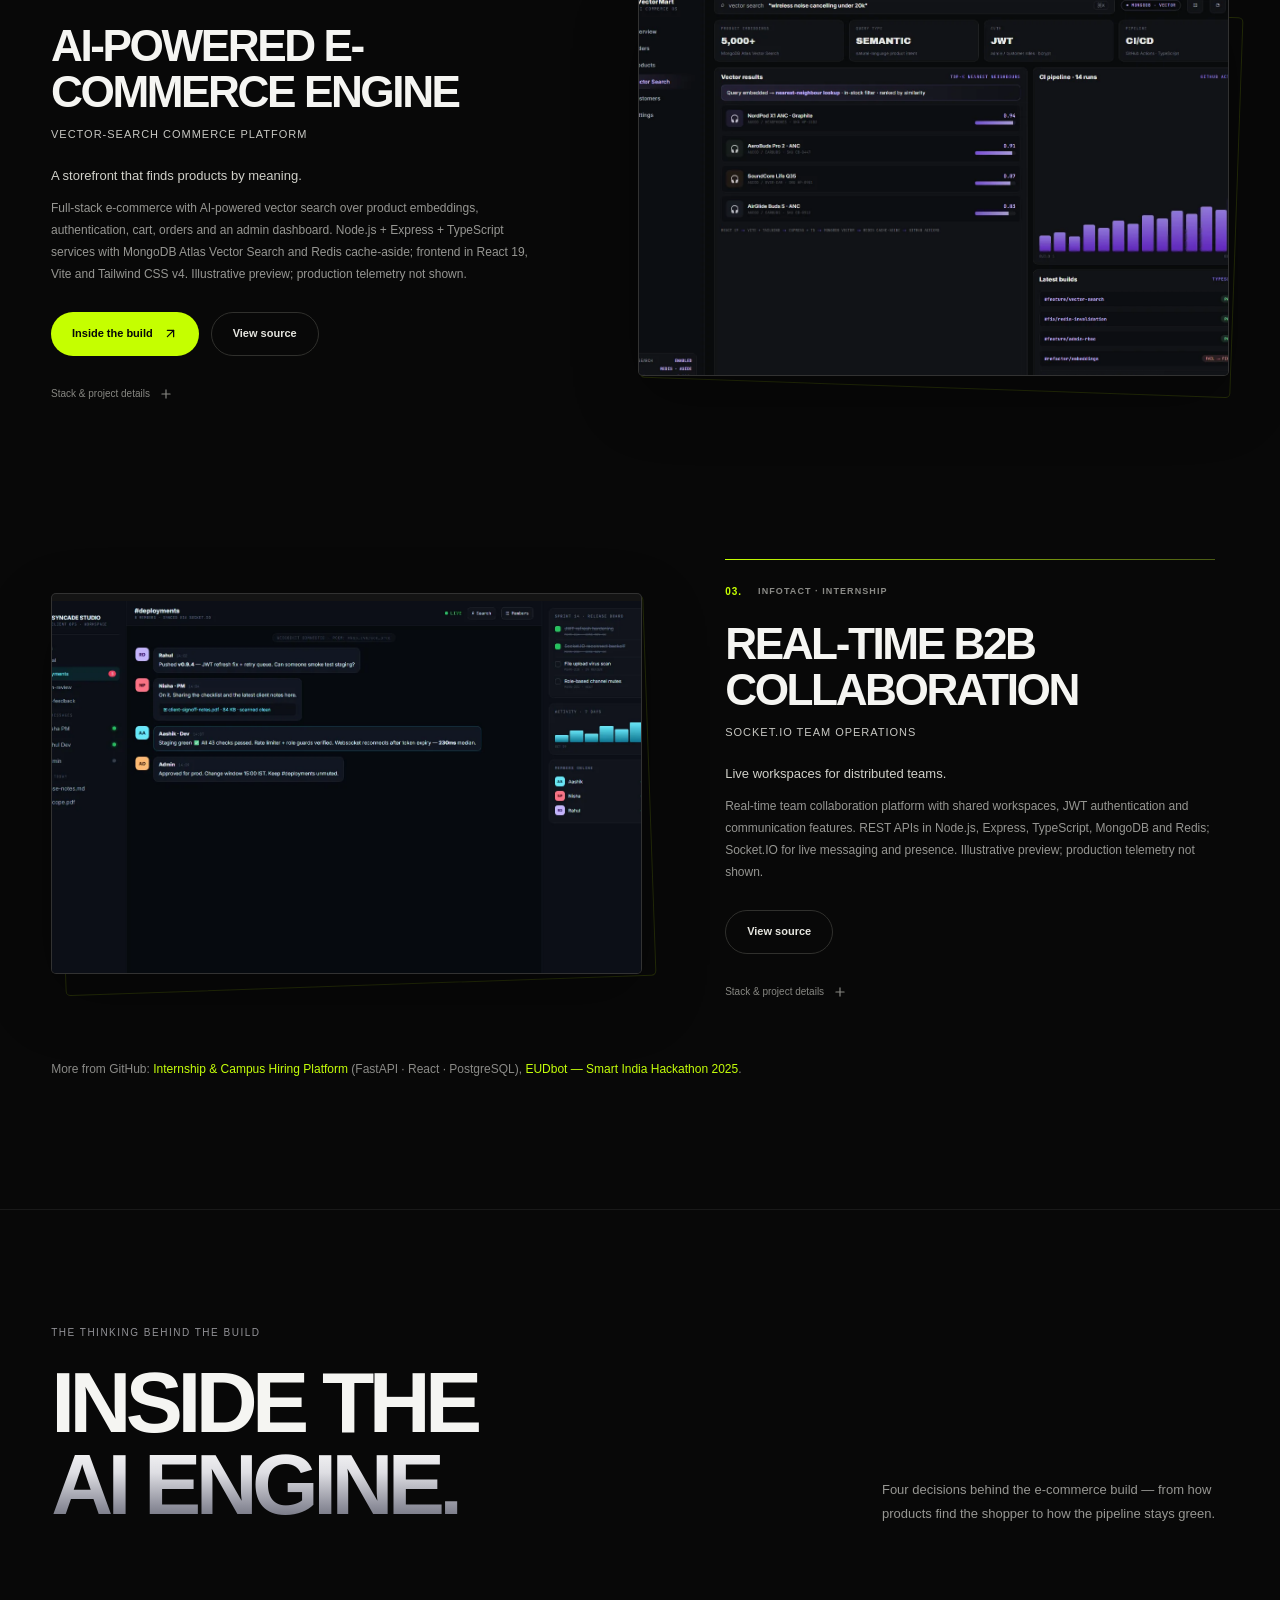
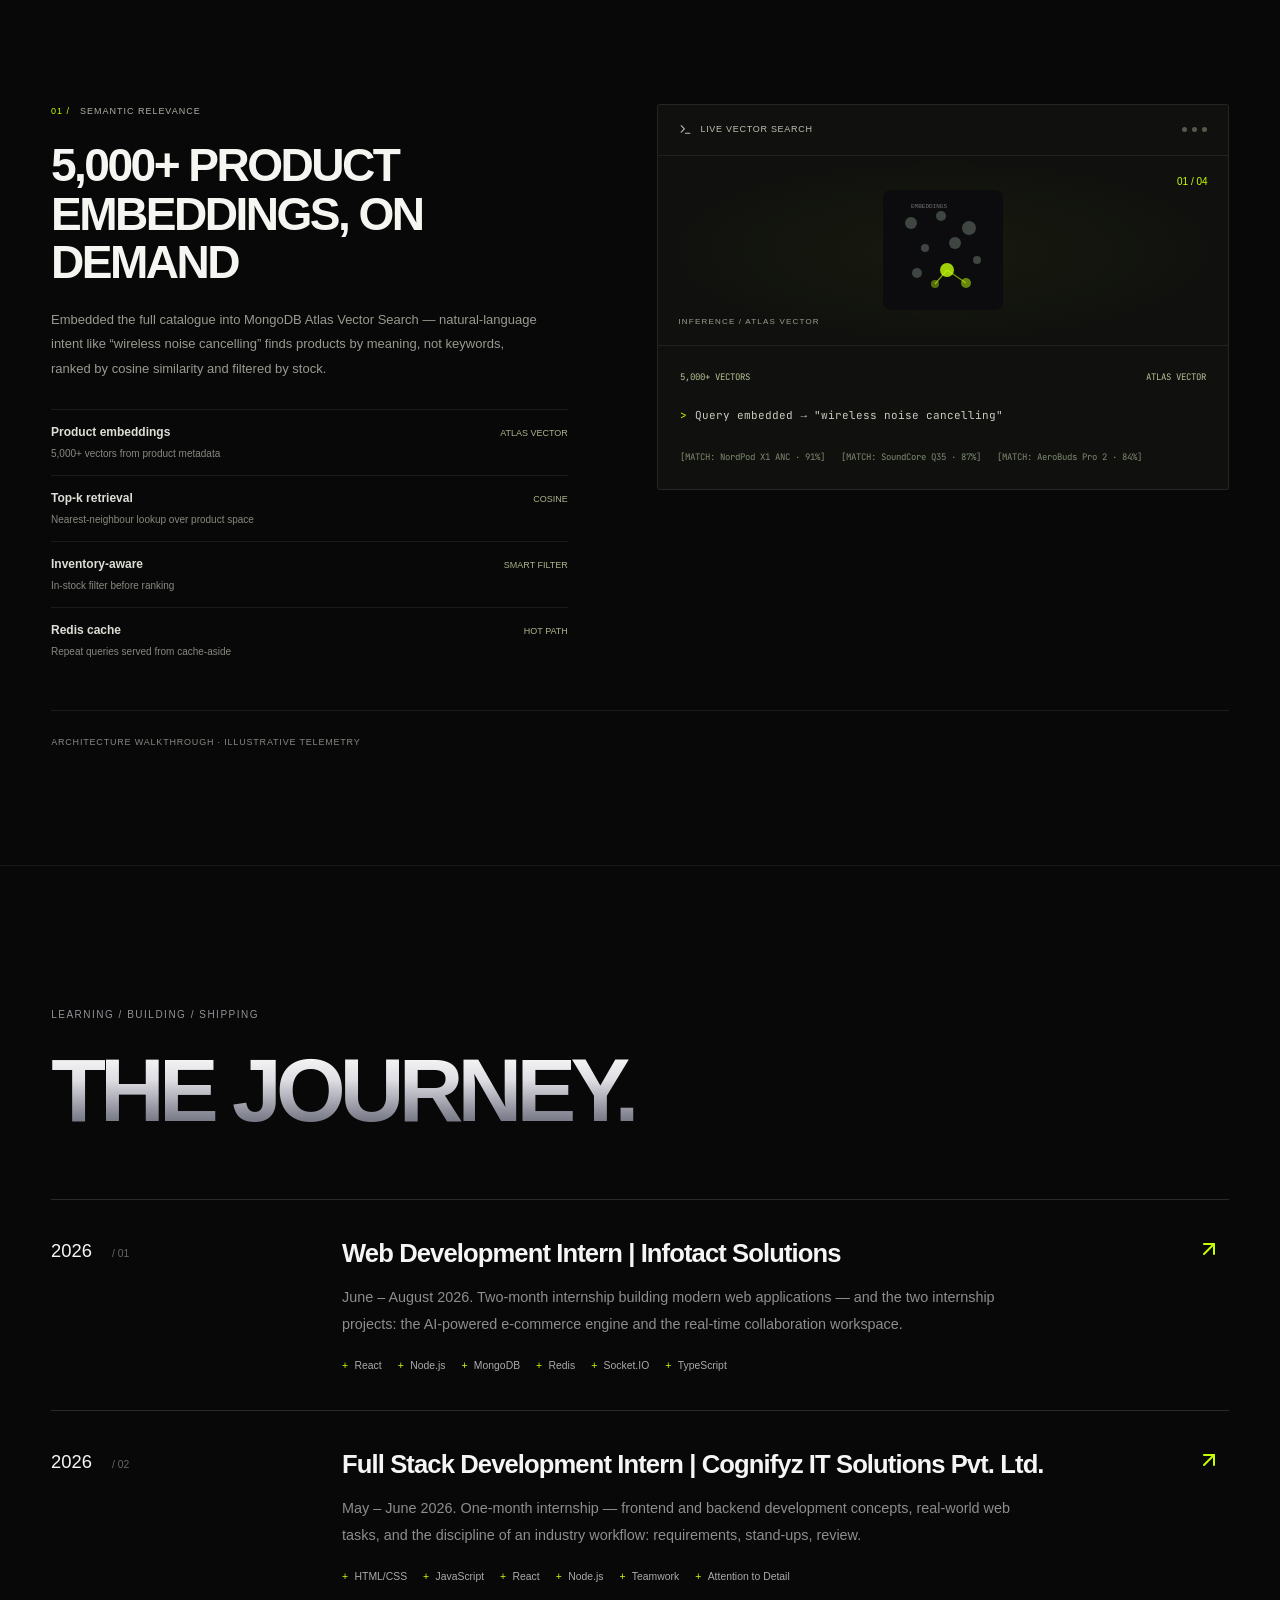
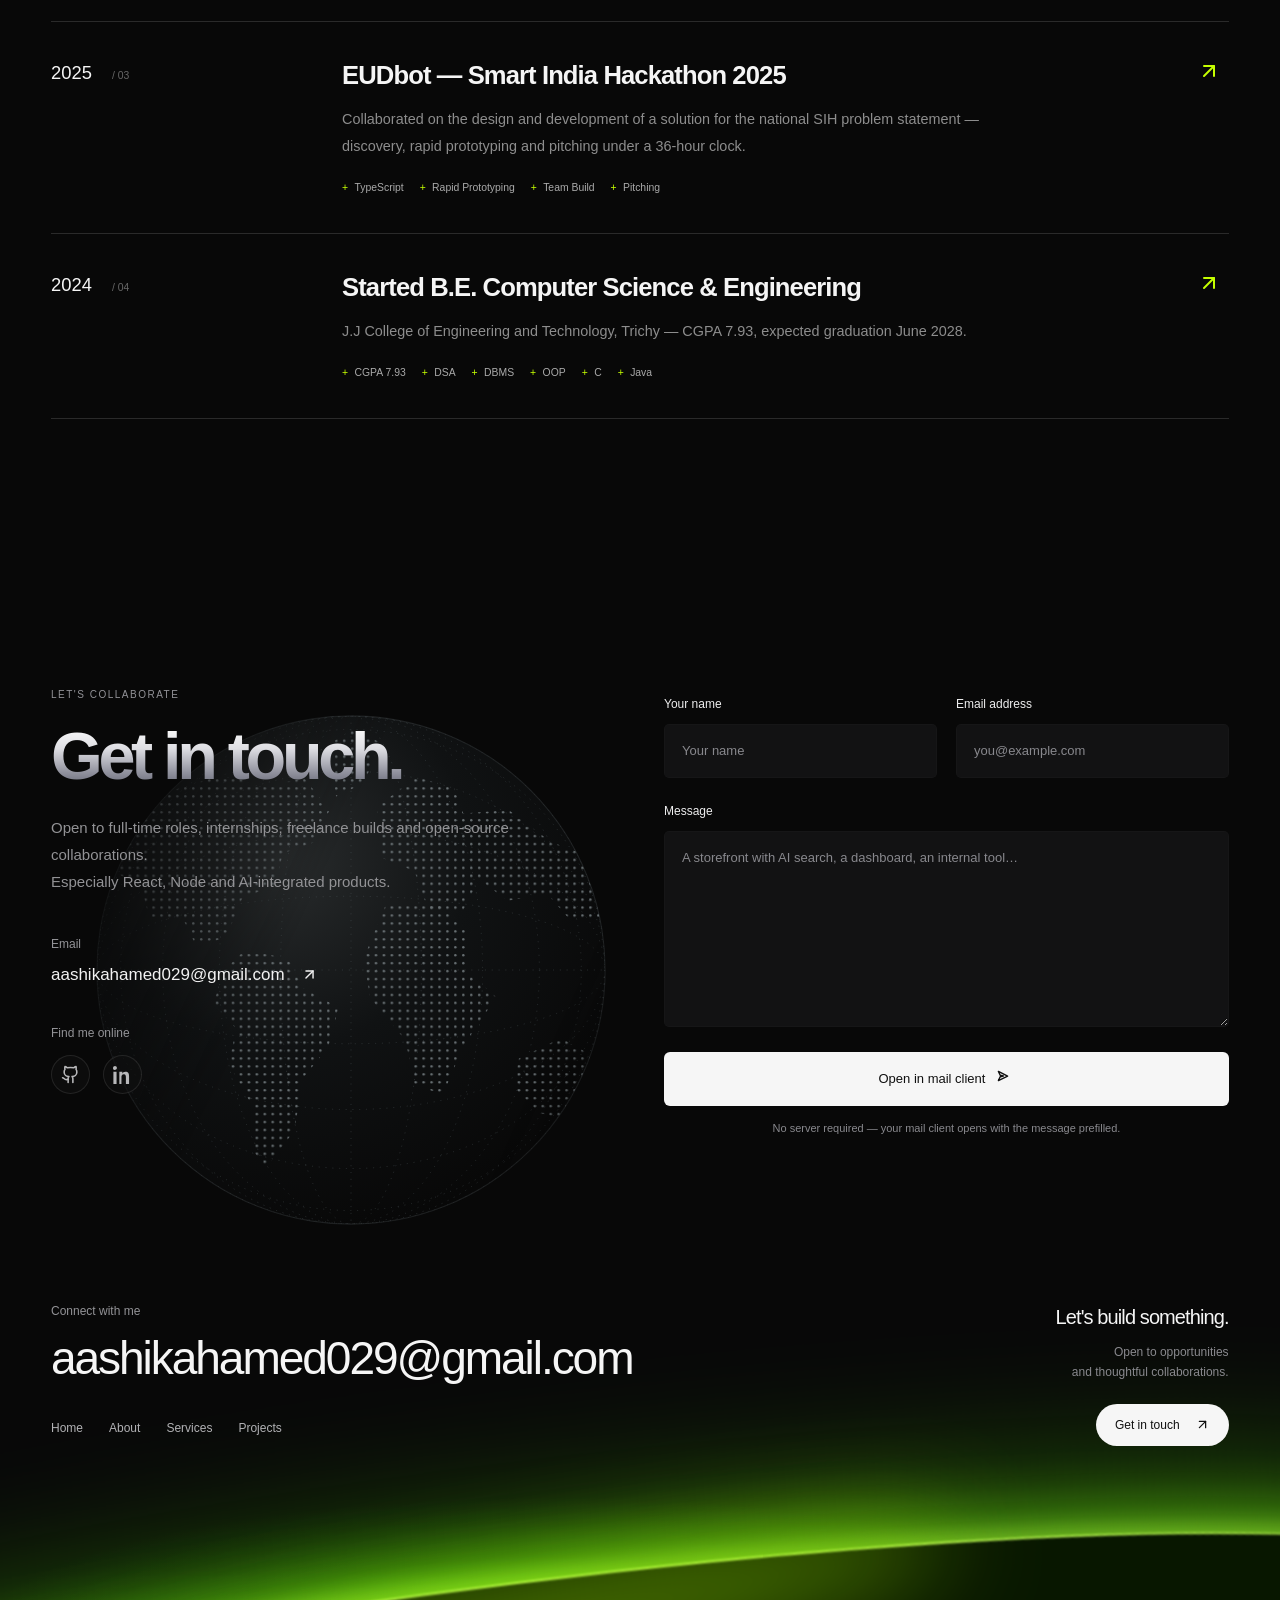
==== commit 6f499272: "SEO: allow large image previews and add image alt metadata" ====
--- a/index.html
+++ b/index.html
@@ -8,7 +8,8 @@
   <meta name="description" content="Portfolio of Aashik Ahamed A, full stack developer in Trichy, India. B.E. Computer Science at J.J College of Engineering and Technology. Responsive web apps with React, Node.js, Express, MongoDB, Redis and AI-assisted workflows.">
   <meta name="author" content="Aashik Ahamed A">
   <meta name="keywords" content="Aashik Ahamed A, full stack developer, React, Node.js, MongoDB, Redis, Socket.IO, Trichy, portfolio, J.J College of Engineering and Technology">
-  <meta name="robots" content="index,follow">
+  <meta name="robots" content="index, follow, max-image-preview:large, max-snippet:-1, max-video-preview:-1">
+  <meta name="googlebot" content="index, follow, max-image-preview:large, max-snippet:-1, max-video-preview:-1">
   <meta name="google-site-verification" content="google1c54b92ce1c885f8">
   <link rel="icon" type="image/svg+xml" href="favicon.svg">
   <link rel="canonical" href="https://aashik-ahamed.vercel.app/">
@@ -17,10 +18,12 @@
   <meta property="og:type" content="website">
   <meta property="og:url" content="https://aashik-ahamed.vercel.app/">
   <meta property="og:image" content="https://aashik-ahamed.vercel.app/assets/og/og-cover.jpg">
+  <meta property="og:image:secure_url" content="https://aashik-ahamed.vercel.app/assets/og/og-cover.jpg">
   <meta property="og:image:width" content="1200">
   <meta property="og:image:height" content="630">
   <meta property="og:image:type" content="image/jpeg">
   <meta property="og:image:alt" content="Portrait of Aashik Ahamed A, full stack developer">
+  <meta name="twitter:image:alt" content="Portrait of Aashik Ahamed A, full stack developer">
   <meta property="og:site_name" content="Aashik Ahamed A Portfolio">
   <link rel="alternate" hreflang="en" href="https://aashik-ahamed.vercel.app/">
   <link rel="alternate" hreflang="x-default" href="https://aashik-ahamed.vercel.app/">
